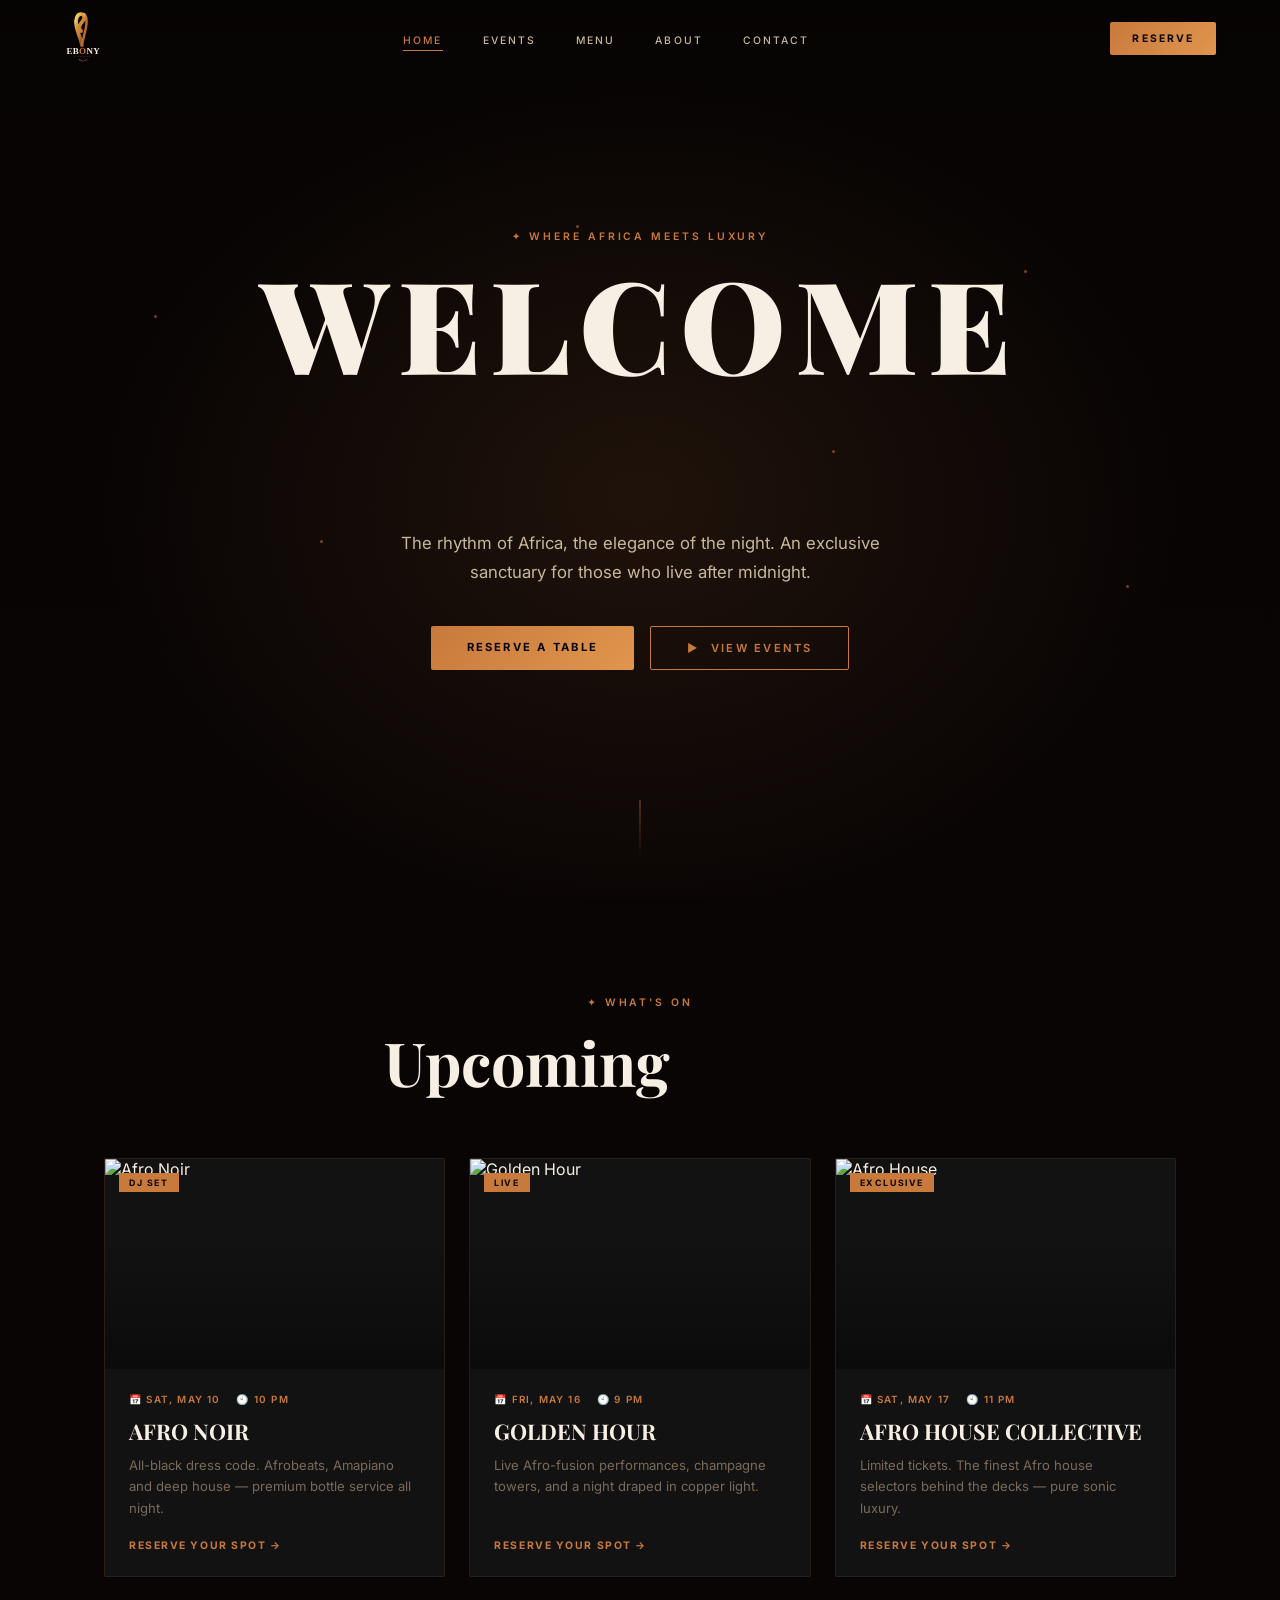
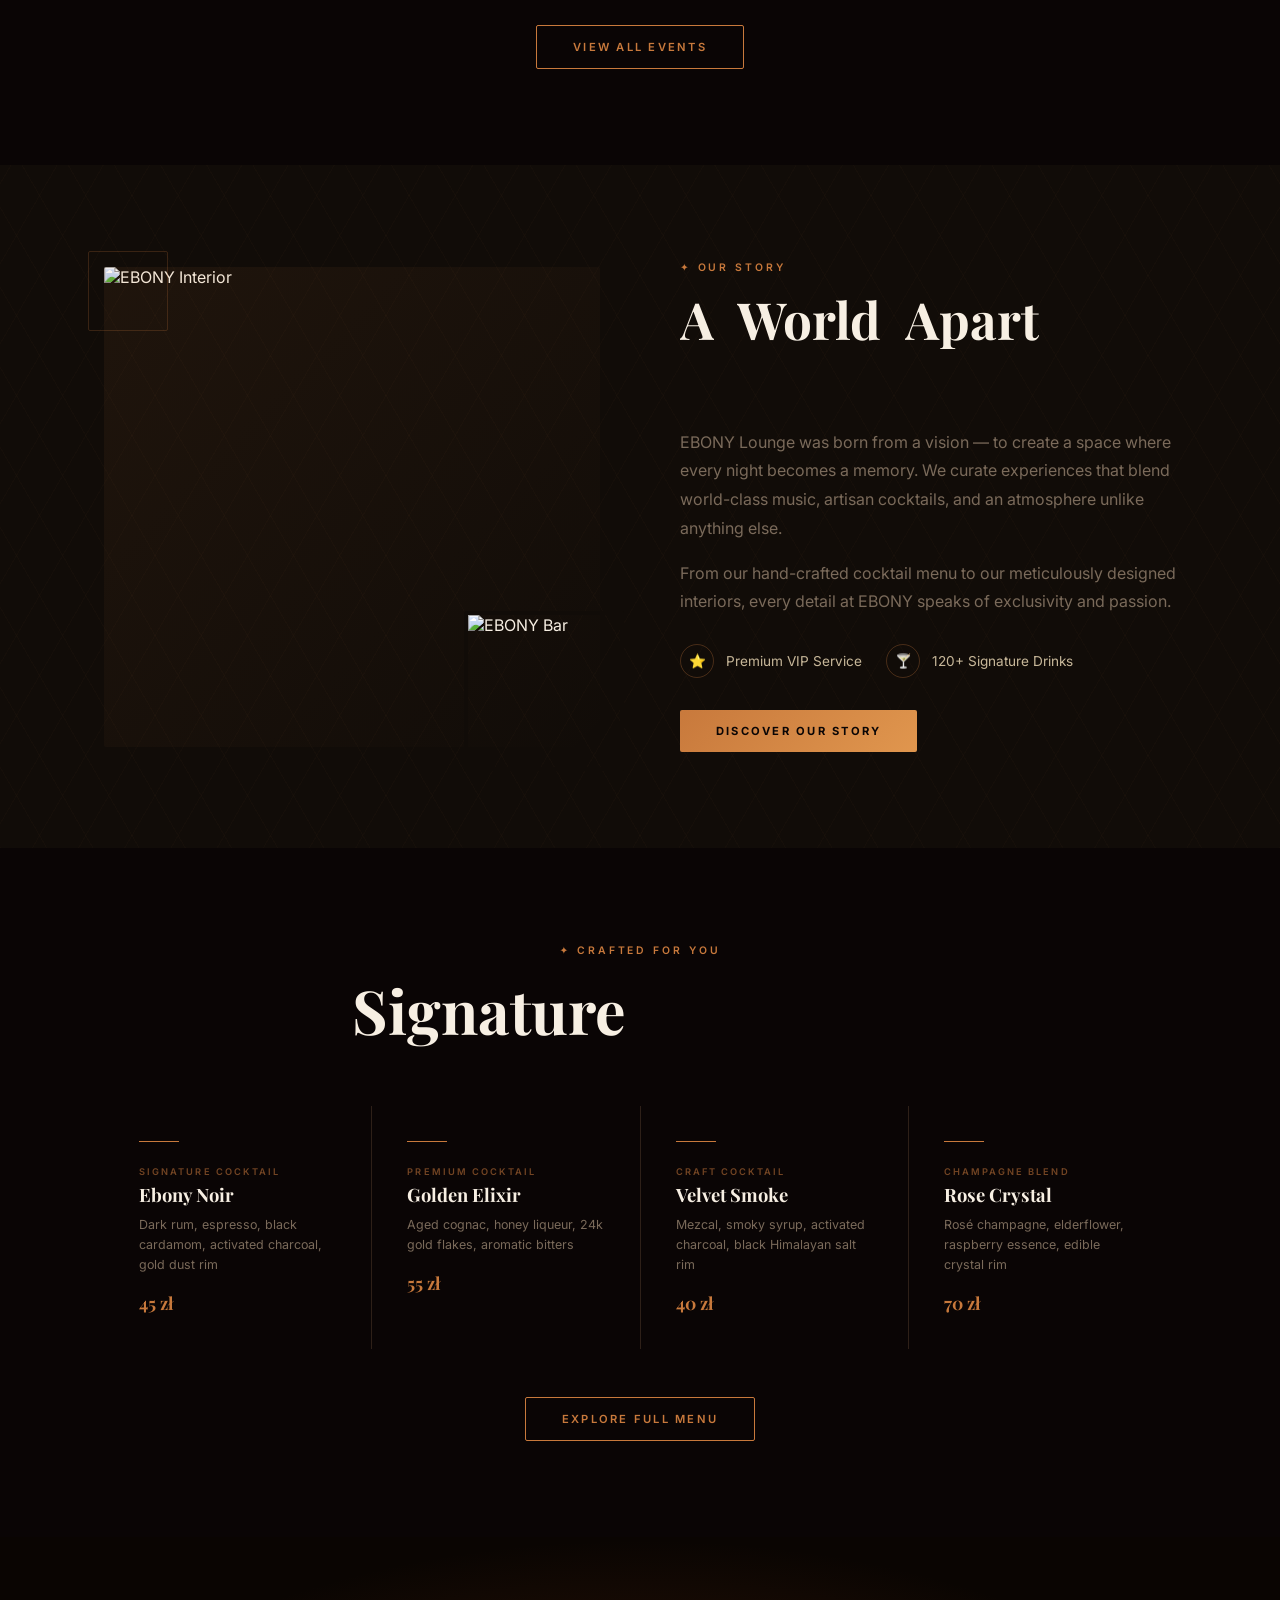
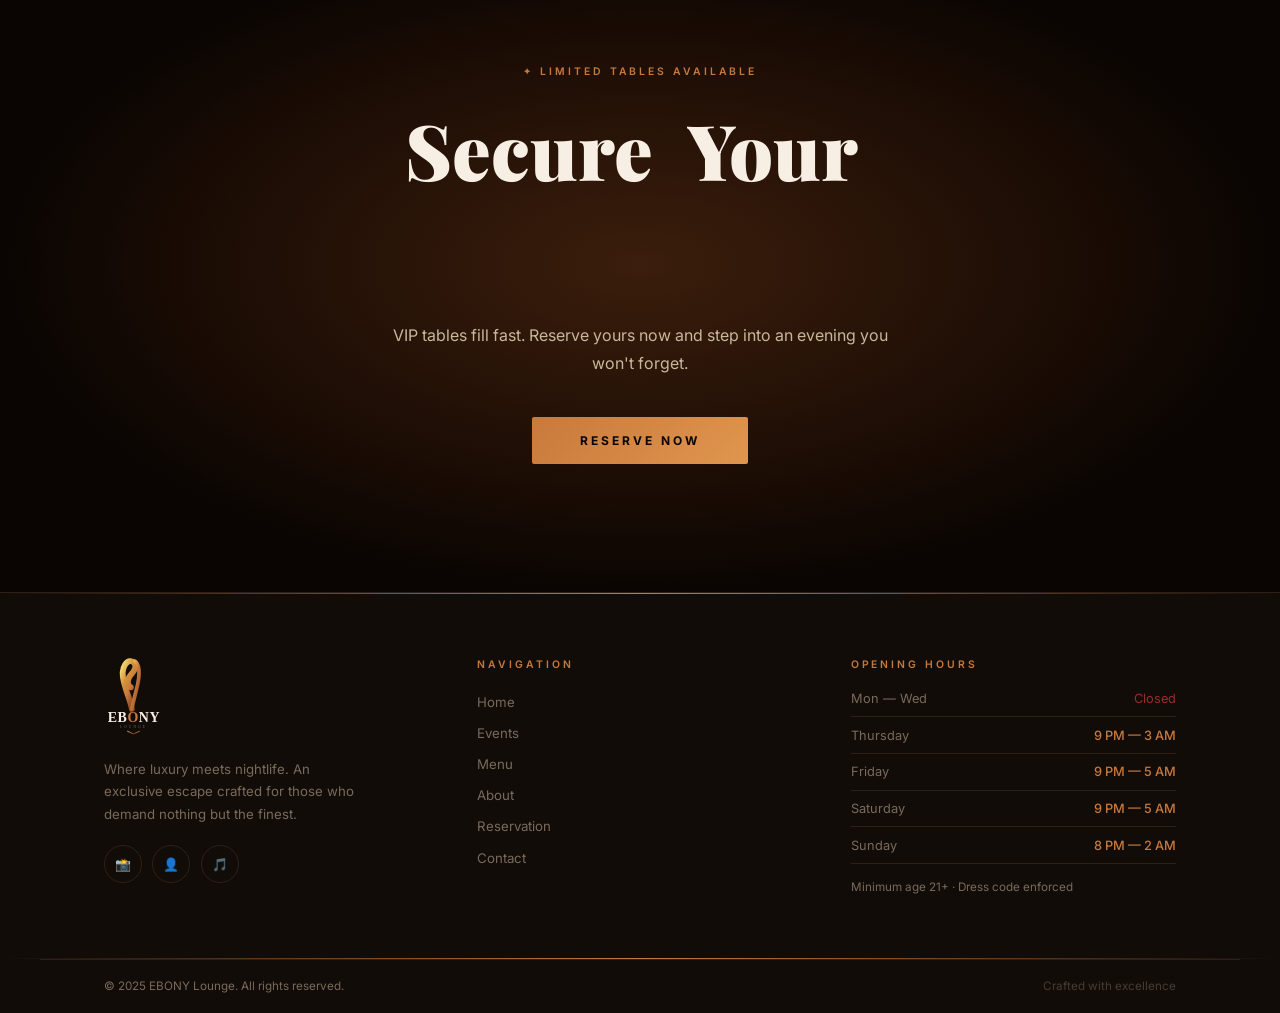
==== index.html @ 3c8be316 "Overhaul images, switch to PLN pricing, add text animations - Replace all site images with premium d" ====
﻿<!DOCTYPE html>
<html lang="en">
<head>
  <meta charset="UTF-8" />
  <meta name="viewport" content="width=device-width, initial-scale=1.0" />
  <title>EBONY Lounge — Luxury Nightclub Experience</title>
  <meta name="description" content="Experience the finest nightlife at EBONY Lounge. Premium cocktails, exclusive events, and unforgettable nights." />
  <link rel="stylesheet" href="css/style.css" />
</head>
<body>

<!-- ── NAVBAR ── -->
<nav id="navbar">
  <a href="index.html" class="nav-logo">
    <img src="img/logo-white.svg" alt="EBONY Lounge" class="logo-img" />
  </a>
  <ul class="nav-links">
    <li><a href="index.html">Home</a></li>
    <li><a href="events.html">Events</a></li>
    <li><a href="menu.html">Menu</a></li>
    <li><a href="about.html">About</a></li>
    <li><a href="contact.html">Contact</a></li>
  </ul>
  <div class="nav-cta-wrap">
    <a href="reservation.html" class="btn-gold nav-cta">Reserve</a>
  </div>
  <button class="nav-toggle" onclick="toggleMenu()" aria-label="Menu">
    <span></span><span></span><span></span>
  </button>
</nav>

<!-- Mobile Menu -->
<div class="mobile-menu" id="mobileMenu">
  <a href="index.html"       onclick="closeMenu()">Home</a>
  <a href="events.html"      onclick="closeMenu()">Events</a>
  <a href="menu.html"        onclick="closeMenu()">Menu</a>
  <a href="about.html"       onclick="closeMenu()">About</a>
  <a href="reservation.html" onclick="closeMenu()">Reserve</a>
  <a href="contact.html"     onclick="closeMenu()">Contact</a>
</div>

<!-- ── HERO ── -->
<section class="hero">
  <div class="hero-bg"></div>
  <div class="hero-overlay"></div>
  <div class="hero-glow"></div>

  <!-- Floating particles -->
  <div class="particles">
    <div class="particle" style="left:12%;top:35%;--dur:7s;--delay:0s"></div>
    <div class="particle" style="left:25%;top:60%;--dur:9s;--delay:1s"></div>
    <div class="particle" style="left:45%;top:25%;--dur:6s;--delay:0.5s"></div>
    <div class="particle" style="left:65%;top:50%;--dur:8s;--delay:1.5s"></div>
    <div class="particle" style="left:80%;top:30%;--dur:7.5s;--delay:0.3s"></div>
    <div class="particle" style="left:88%;top:65%;--dur:10s;--delay:2s"></div>
  </div>

  <div class="hero-content">
    <span class="section-label hero-label">✦ Where Africa Meets Luxury</span>
    <h1 class="hero-title">
      WELCOME<br><span class="shimmer">TO EBONY</span>
    </h1>
    <p class="hero-sub">The rhythm of Africa, the elegance of the night. An exclusive sanctuary for those who live after midnight.</p>
    <div class="hero-btns">
      <a href="reservation.html" class="btn-gold">Reserve a Table</a>
      <a href="events.html" class="btn-outline">▶ &nbsp;View Events</a>
    </div>
  </div>

  <div class="hero-scroll"><div class="scroll-line"></div></div>
</section>


<!-- ── UPCOMING EVENTS ── -->
<section class="section">
  <div class="container">
    <div class="reveal" style="text-align:center;margin-bottom:3.5rem;">
      <p class="section-label" style="margin-bottom:0.75rem;">✦ What's On</p>
      <h2 style="font-family:'Playfair Display',serif;font-size:clamp(2.2rem,5vw,3.8rem);font-weight:700;color:var(--text);">
        Upcoming <span class="gold-gradient">Events</span>
      </h2>
    </div>

    <div class="events-grid">
      <!-- Event 1 -->
      <div class="event-card card reveal">
        <div class="event-card-img">
          <img src="https://images.unsplash.com/photo-1493225457124-a3eb161ffa5f?w=700&q=80" alt="Afro Noir" loading="lazy" />
          <div class="event-img-overlay"></div>
          <span class="event-tag">DJ Set</span>
        </div>
        <div class="event-body">
          <div class="event-meta">
            <span>📅 SAT, MAY 10</span>
            <span>🕙 10 PM</span>
          </div>
          <h3 class="event-title">AFRO NOIR</h3>
          <p class="event-desc">All-black dress code. Afrobeats, Amapiano and deep house — premium bottle service all night.</p>
          <a href="reservation.html" class="arrow-link">Reserve Your Spot →</a>
        </div>
      </div>

      <!-- Event 2 -->
      <div class="event-card card reveal delay-1">
        <div class="event-card-img">
          <img src="https://images.unsplash.com/photo-1429514513361-8a632ff5f2fb?w=700&q=80" alt="Golden Hour" loading="lazy" />
          <div class="event-img-overlay"></div>
          <span class="event-tag">Live</span>
        </div>
        <div class="event-body">
          <div class="event-meta">
            <span>📅 FRI, MAY 16</span>
            <span>🕙 9 PM</span>
          </div>
          <h3 class="event-title">GOLDEN HOUR</h3>
          <p class="event-desc">Live Afro-fusion performances, champagne towers, and a night draped in copper light.</p>
          <a href="reservation.html" class="arrow-link">Reserve Your Spot →</a>
        </div>
      </div>

      <!-- Event 3 -->
      <div class="event-card card reveal delay-2">
        <div class="event-card-img">
          <img src="https://images.unsplash.com/photo-1547592180-85f173990554?w=700&q=80" alt="Afro House" loading="lazy" />
          <div class="event-img-overlay"></div>
          <span class="event-tag">Exclusive</span>
        </div>
        <div class="event-body">
          <div class="event-meta">
            <span>📅 SAT, MAY 17</span>
            <span>🕙 11 PM</span>
          </div>
          <h3 class="event-title">AFRO HOUSE COLLECTIVE</h3>
          <p class="event-desc">Limited tickets. The finest Afro house selectors behind the decks — pure sonic luxury.</p>
          <a href="reservation.html" class="arrow-link">Reserve Your Spot →</a>
        </div>
      </div>
    </div>

    <div class="reveal" style="text-align:center;margin-top:3rem;">
      <a href="events.html" class="btn-outline">View All Events</a>
    </div>
  </div>
</section>


<!-- ── ABOUT PREVIEW ── -->
<section class="section section-dark">
  <div class="container">
    <div class="about-split">
      <!-- Image col -->
      <div class="about-img-wrap reveal from-left">
        <div class="about-img-main">
          <img src="https://images.unsplash.com/photo-1551632811-561732d1e306?w=800&q=80" alt="EBONY Interior" loading="lazy" />
          <div class="about-img-overlay"></div>
        </div>
        <div class="about-img-thumb">
          <img src="https://images.unsplash.com/photo-1543007630-9710e4a00a20?w=400&q=80" alt="EBONY Bar" loading="lazy" />
        </div>
        <div class="about-corner"></div>
      </div>

      <!-- Text col -->
      <div class="reveal from-right">
        <p class="section-label" style="margin-bottom:1rem;">✦ Our Story</p>
        <h2 style="font-family:'Playfair Display',serif;font-size:clamp(2rem,4vw,3.2rem);font-weight:700;line-height:1.15;margin-bottom:1.25rem;">
          A World Apart<br><span class="gold-gradient">From the Ordinary</span>
        </h2>
        <p style="color:var(--muted);line-height:1.8;margin-bottom:1rem;">
          EBONY Lounge was born from a vision — to create a space where every night becomes a memory. We curate experiences that blend world-class music, artisan cocktails, and an atmosphere unlike anything else.
        </p>
        <p style="color:var(--muted);line-height:1.8;margin-bottom:1.75rem;">
          From our hand-crafted cocktail menu to our meticulously designed interiors, every detail at EBONY speaks of exclusivity and passion.
        </p>
        <div class="about-perks">
          <div class="perk-item">
            <span class="perk-icon text-gold">⭐</span> Premium VIP Service
          </div>
          <div class="perk-item">
            <span class="perk-icon text-gold">🍸</span> 120+ Signature Drinks
          </div>
        </div>
        <a href="about.html" class="btn-gold">Discover Our Story</a>
      </div>
    </div>
  </div>
</section>


<!-- ── FEATURED DRINKS ── -->
<section class="section">
  <div class="container">
    <div class="reveal" style="text-align:center;margin-bottom:3.5rem;">
      <p class="section-label" style="margin-bottom:0.75rem;">✦ Crafted for You</p>
      <h2 style="font-family:'Playfair Display',serif;font-size:clamp(2.2rem,5vw,3.8rem);font-weight:700;color:var(--text);">
        Signature <span class="gold-gradient">Cocktails</span>
      </h2>
    </div>

    <div class="menu-grid reveal">
      <div class="menu-item">
        <div class="menu-item-line"></div>
        <div class="menu-cat">Signature Cocktail</div>
        <div class="menu-name">Ebony Noir</div>
        <div class="menu-desc">Dark rum, espresso, black cardamom, activated charcoal, gold dust rim</div>
        <div class="menu-price">45 zł</div>
      </div>
      <div class="menu-item">
        <div class="menu-item-line"></div>
        <div class="menu-cat">Premium Cocktail</div>
        <div class="menu-name">Golden Elixir</div>
        <div class="menu-desc">Aged cognac, honey liqueur, 24k gold flakes, aromatic bitters</div>
        <div class="menu-price">55 zł</div>
      </div>
      <div class="menu-item">
        <div class="menu-item-line"></div>
        <div class="menu-cat">Craft Cocktail</div>
        <div class="menu-name">Velvet Smoke</div>
        <div class="menu-desc">Mezcal, smoky syrup, activated charcoal, black Himalayan salt rim</div>
        <div class="menu-price">40 zł</div>
      </div>
      <div class="menu-item">
        <div class="menu-item-line"></div>
        <div class="menu-cat">Champagne Blend</div>
        <div class="menu-name">Rose Crystal</div>
        <div class="menu-desc">Rosé champagne, elderflower, raspberry essence, edible crystal rim</div>
        <div class="menu-price">70 zł</div>
      </div>
    </div>

    <div class="reveal" style="text-align:center;margin-top:3rem;">
      <a href="menu.html" class="btn-outline">Explore Full Menu</a>
    </div>
  </div>
</section>

<!-- ── CTA BANNER ── -->
<div class="cta-banner">
  <div class="cta-bg"></div>
  <div class="cta-overlay"></div>
  <div class="cta-glow"></div>
  <div class="cta-content reveal">
    <p class="section-label" style="margin-bottom:1.25rem;">✦ Limited Tables Available</p>
    <h2 style="font-family:'Playfair Display',serif;font-size:clamp(2.5rem,6vw,5rem);font-weight:900;color:var(--text);margin-bottom:1.25rem;">
      Secure Your<br><span class="shimmer">Night at EBONY</span>
    </h2>
    <p style="color:var(--text-soft);max-width:500px;margin:0 auto 2.5rem;line-height:1.7;">
      VIP tables fill fast. Reserve yours now and step into an evening you won't forget.
    </p>
    <a href="reservation.html" class="btn-gold" style="font-size:0.75rem;padding:16px 48px;letter-spacing:0.25em;">
      Reserve Now
    </a>
  </div>
</div>

<!-- ── FOOTER ── -->
<footer>
  <div class="gold-line"></div>
  <div class="footer-grid">
    <div>
      <a href="index.html" class="nav-logo" style="display:inline-block;margin-bottom:1rem;">
        <img src="img/logo-white.svg" alt="EBONY Lounge" class="logo-img-footer" />
      </a>
      <p style="color:var(--muted);font-size:0.83rem;line-height:1.7;max-width:260px;">
        Where luxury meets nightlife. An exclusive escape crafted for those who demand nothing but the finest.
      </p>
      <div class="social-row">
        <a href="#" class="social-btn" aria-label="Instagram">📸</a>
        <a href="#" class="social-btn" aria-label="Facebook">👤</a>
        <a href="#" class="social-btn" aria-label="TikTok">🎵</a>
      </div>
    </div>
    <div>
      <p class="section-label" style="margin-bottom:1.25rem;">Navigation</p>
      <ul class="footer-nav">
        <li><a href="index.html">Home</a></li>
        <li><a href="events.html">Events</a></li>
        <li><a href="menu.html">Menu</a></li>
        <li><a href="about.html">About</a></li>
        <li><a href="reservation.html">Reservation</a></li>
        <li><a href="contact.html">Contact</a></li>
      </ul>
    </div>
    <div>
      <p class="section-label" style="margin-bottom:1.25rem;">Opening Hours</p>
      <ul class="hours-list">
        <li><span style="color:var(--muted);">Mon — Wed</span><span class="closed">Closed</span></li>
        <li><span style="color:var(--muted);">Thursday</span><span class="open-hours">9 PM — 3 AM</span></li>
        <li><span style="color:var(--muted);">Friday</span><span class="open-hours">9 PM — 5 AM</span></li>
        <li><span style="color:var(--muted);">Saturday</span><span class="open-hours">9 PM — 5 AM</span></li>
        <li><span style="color:var(--muted);">Sunday</span><span class="open-hours">8 PM — 2 AM</span></li>
      </ul>
      <p style="color:var(--muted);font-size:0.73rem;margin-top:1rem;">Minimum age 21+ · Dress code enforced</p>
    </div>
  </div>
  <div class="gold-line"></div>
  <div class="footer-bottom">
    <span>© 2025 EBONY Lounge. All rights reserved.</span>
    <span style="opacity:0.5;">Crafted with excellence</span>
  </div>
</footer>

<script src="js/script.js"></script>
</body>
</html>
---- css/style.css ----
@import url('https://fonts.googleapis.com/css2?family=Playfair+Display:ital,wght@0,400;0,600;0,700;0,800;0,900;1,400&family=Inter:wght@300;400;500;600;700&family=Cormorant+Garamond:ital,wght@0,600;0,700;1,400;1,600&display=swap');

:root {
  --gold: #C8793C;
  --gold-light: #E0964E;
  --gold-dark: #924E24;
  --gold-muted: rgba(200,121,60,0.12);
  --gold-glow: rgba(200,121,60,0.38);
  --black: #0A0505;
  --dark: #110C08;
  --card: #1A1008;
  --border: #2E2018;
  --muted: #7A6A5A;
  --text: #F7EFE3;
  --text-soft: #C8B89A;
  --radius: 2px;
  --transition: all 0.35s cubic-bezier(0.25,0.1,0.25,1);
}

*,*::before,*::after { box-sizing: border-box; margin: 0; padding: 0; }
html { scroll-behavior: smooth; }
body {
  background: var(--black);
  color: var(--text);
  font-family: 'Inter', system-ui, sans-serif;
  overflow-x: hidden;
  -webkit-font-smoothing: antialiased;
}

::-webkit-scrollbar { width: 5px; }
::-webkit-scrollbar-track { background: var(--dark); }
::-webkit-scrollbar-thumb { background: var(--gold); border-radius: 3px; }

/* ── TYPOGRAPHY ── */
.gold-gradient {
  background: linear-gradient(135deg, #C8793C 0%, #E0964E 50%, #924E24 100%);
  -webkit-background-clip: text;
  -webkit-text-fill-color: transparent;
  background-clip: text;
}
.shimmer {
  background: linear-gradient(90deg, #924E24 0%, #E0964E 25%, #C8793C 50%, #E0964E 75%, #924E24 100%);
  background-size: 200% auto;
  -webkit-background-clip: text;
  -webkit-text-fill-color: transparent;
  background-clip: text;
  animation: shimmer 3s linear infinite;
}
@keyframes shimmer {
  0% { background-position: 0% center; }
  100% { background-position: 200% center; }
}
.section-label {
  font-size: 0.65rem;
  letter-spacing: 0.28em;
  text-transform: uppercase;
  color: var(--gold);
  font-weight: 600;
}
.gold-line {
  height: 1px;
  background: linear-gradient(90deg, transparent, var(--gold), transparent);
}

/* ── BUTTONS ── */
.btn-gold {
  display: inline-block;
  background: linear-gradient(135deg, var(--gold), var(--gold-light));
  color: var(--black);
  font-weight: 700;
  font-size: 0.7rem;
  letter-spacing: 0.2em;
  text-transform: uppercase;
  padding: 14px 36px;
  border: none;
  border-radius: var(--radius);
  cursor: pointer;
  text-decoration: none;
  transition: var(--transition);
  position: relative;
}
.btn-gold:hover {
  box-shadow: 0 0 30px rgba(200,121,60,0.4);
  transform: translateY(-2px);
  filter: brightness(1.08);
}
.btn-gold:active { transform: translateY(0); }

.btn-outline {
  display: inline-block;
  border: 1px solid var(--gold);
  color: var(--gold);
  font-weight: 600;
  font-size: 0.7rem;
  letter-spacing: 0.2em;
  text-transform: uppercase;
  padding: 14px 36px;
  border-radius: var(--radius);
  cursor: pointer;
  text-decoration: none;
  background: transparent;
  transition: var(--transition);
}
.btn-outline:hover {
  background: var(--gold-muted);
  box-shadow: 0 0 20px rgba(200,121,60,0.12);
  transform: translateY(-2px);
}

/* ── LAYOUT ── */
.container { max-width: 1200px; margin: 0 auto; padding: 0 5%; }
.section { padding: 6rem 0; }
.section-dark {
  background: var(--dark);
  background-image:
    repeating-linear-gradient(60deg, rgba(200,121,60,0.025) 0, rgba(200,121,60,0.025) 1px, transparent 1px, transparent 40px),
    repeating-linear-gradient(-60deg, rgba(200,121,60,0.025) 0, rgba(200,121,60,0.025) 1px, transparent 1px, transparent 40px);
}


/* ── CARD ── */
.card {
  background: rgba(22,22,22,0.85);
  border: 1px solid rgba(200,121,60,0.12);
  transition: var(--transition);
}
.card:hover {
  border-color: rgba(200,121,60,0.35);
  box-shadow: 0 8px 40px rgba(0,0,0,0.5), 0 0 20px rgba(200,121,60,0.08);
}

/* ── NAVBAR ── */
#navbar {
  position: fixed;
  top: 0; left: 0; right: 0;
  z-index: 100;
  padding: 0 5%;
  height: 76px;
  display: flex;
  align-items: center;
  justify-content: space-between;
  transition: var(--transition);
}
#navbar.scrolled {
  background: rgba(10,10,10,0.96);
  backdrop-filter: blur(16px);
  border-bottom: 1px solid var(--border);
  box-shadow: 0 4px 30px rgba(0,0,0,0.6);
}
.nav-logo { text-decoration: none; display: flex; align-items: center; }
.logo-img {
  height: 52px;
  width: auto;
  display: block;
  transition: opacity 0.3s;
}
.logo-img:hover { opacity: 0.85; }
.logo-img-footer {
  height: 80px;
  width: auto;
  display: block;
}
.nav-links {
  display: flex;
  align-items: center;
  gap: 2.5rem;
  list-style: none;
}
.nav-links a {
  font-size: 0.65rem;
  letter-spacing: 0.2em;
  text-transform: uppercase;
  font-weight: 500;
  color: var(--text-soft);
  text-decoration: none;
  position: relative;
  transition: color 0.3s;
}
.nav-links a::after {
  content: '';
  position: absolute;
  bottom: -4px; left: 0;
  height: 1px; width: 0;
  background: var(--gold);
  transition: width 0.3s ease;
}
.nav-links a:hover, .nav-links a.active { color: var(--gold); }
.nav-links a:hover::after, .nav-links a.active::after { width: 100%; }
.nav-cta { padding: 10px 22px !important; font-size: 0.65rem !important; }

.nav-toggle {
  display: none;
  background: none;
  border: none;
  cursor: pointer;
  flex-direction: column;
  gap: 5px;
  padding: 4px;
}
.nav-toggle span {
  display: block;
  width: 24px; height: 1.5px;
  background: var(--gold);
  transition: var(--transition);
}
.nav-toggle.open span:nth-child(1) { transform: translateY(6.5px) rotate(45deg); }
.nav-toggle.open span:nth-child(2) { opacity: 0; }
.nav-toggle.open span:nth-child(3) { transform: translateY(-6.5px) rotate(-45deg); }

.mobile-menu {
  display: none;
  position: fixed;
  inset: 0;
  z-index: 99;
  background: rgba(10,10,10,0.98);
  backdrop-filter: blur(20px);
  flex-direction: column;
  align-items: center;
  justify-content: center;
  gap: 2rem;
}
.mobile-menu.open { display: flex; }
.mobile-menu a {
  font-family: 'Playfair Display', serif;
  font-size: 2.2rem;
  font-weight: 700;
  letter-spacing: 0.1em;
  text-transform: uppercase;
  color: var(--text);
  text-decoration: none;
  transition: color 0.3s;
  opacity: 0;
  transform: translateY(20px);
  animation: menuItemIn 0.4s forwards;
}
.mobile-menu.open a { }
.mobile-menu a:nth-child(1) { animation-delay: 0.05s; }
.mobile-menu a:nth-child(2) { animation-delay: 0.1s; }
.mobile-menu a:nth-child(3) { animation-delay: 0.15s; }
.mobile-menu a:nth-child(4) { animation-delay: 0.2s; }
.mobile-menu a:nth-child(5) { animation-delay: 0.25s; }
.mobile-menu a:nth-child(6) { animation-delay: 0.3s; }
.mobile-menu a:hover { color: var(--gold); }
@keyframes menuItemIn {
  to { opacity: 1; transform: translateY(0); }
}

/* ── FOOTER ── */
footer { background: var(--dark); border-top: 1px solid var(--border); }
.footer-grid {
  display: grid;
  grid-template-columns: repeat(3, 1fr);
  gap: 3rem;
  padding: 4rem 5%;
  max-width: 1200px;
  margin: 0 auto;
}
.footer-bottom {
  max-width: 1200px;
  margin: 0 auto;
  padding: 1.2rem 5%;
  display: flex;
  justify-content: space-between;
  align-items: center;
  gap: 1rem;
  font-size: 0.73rem;
  color: var(--muted);
  border-top: 1px solid var(--border);
}
.social-row { display: flex; gap: 0.65rem; margin-top: 1.25rem; }
.social-btn {
  width: 38px; height: 38px;
  border-radius: 50%;
  border: 1px solid var(--border);
  display: flex; align-items: center; justify-content: center;
  color: var(--muted);
  text-decoration: none;
  font-size: 0.8rem;
  transition: var(--transition);
}
.social-btn:hover { border-color: var(--gold); color: var(--gold); }
.footer-nav { list-style: none; }
.footer-nav li { margin-bottom: 0.7rem; }
.footer-nav a { color: var(--muted); font-size: 0.83rem; text-decoration: none; transition: color 0.3s; }
.footer-nav a:hover { color: var(--gold); }
.hours-list { list-style: none; }
.hours-list li {
  display: flex; justify-content: space-between;
  font-size: 0.8rem;
  padding-bottom: 0.65rem;
  border-bottom: 1px solid var(--border);
  margin-bottom: 0.65rem;
  gap: 1rem;
}
.closed { color: rgba(239,68,68,0.6); }
.open-hours { color: var(--gold); font-weight: 500; }

/* ── REVEAL ANIMATIONS ── */
.reveal {
  opacity: 0;
  transform: translateY(36px);
  transition: opacity 0.75s cubic-bezier(0.25,0.1,0.25,1), transform 0.75s cubic-bezier(0.25,0.1,0.25,1);
}
.reveal.from-left { transform: translateX(-36px); }
.reveal.from-right { transform: translateX(36px); }
.reveal.delay-1 { transition-delay: 0.1s; }
.reveal.delay-2 { transition-delay: 0.2s; }
.reveal.delay-3 { transition-delay: 0.3s; }
.reveal.delay-4 { transition-delay: 0.4s; }
.reveal.visible { opacity: 1; transform: none; }

/* ── HERO ── */
.hero {
  position: relative;
  height: 100vh;
  min-height: 680px;
  display: flex;
  align-items: center;
  justify-content: center;
  overflow: hidden;
  text-align: center;
}
.hero-bg {
  position: absolute; inset: 0;
  background-image: url('https://images.unsplash.com/photo-1560840067-ddcaeb7831d2?w=1920&q=90');
  background-size: cover;
  background-position: center top;
  transition: transform 8s ease-out;
  transform: scale(1.06);
}
.hero-bg.loaded { transform: scale(1); }
.hero-overlay {
  position: absolute; inset: 0;
  background: linear-gradient(180deg, rgba(5,3,2,0.72) 0%, rgba(5,3,2,0.38) 50%, var(--black) 100%);
}
.hero-glow {
  position: absolute; inset: 0;
  background: radial-gradient(ellipse at 50% 55%, rgba(200,121,60,0.12) 0%, transparent 60%);
}
.hero-content { position: relative; z-index: 2; padding: 0 5%; max-width: 1000px; }
.hero-label {
  animation: fadeUp 0.7s ease both 0.2s;
  display: block; margin-bottom: 1.2rem;
}
.hero-title {
  font-family: 'Playfair Display', serif;
  font-size: clamp(3.5rem, 10vw, 8.5rem);
  font-weight: 900;
  letter-spacing: 0.07em;
  line-height: 0.95;
  color: var(--text);
  animation: fadeUp 0.8s ease both 0.4s;
  margin-bottom: 1.5rem;
}
.hero-sub {
  color: var(--text-soft);
  font-size: 1.05rem;
  max-width: 480px;
  margin: 0 auto 2.5rem;
  line-height: 1.7;
  animation: fadeUp 0.7s ease both 0.6s;
}
.hero-btns {
  display: flex;
  gap: 1rem;
  justify-content: center;
  flex-wrap: wrap;
  animation: fadeUp 0.7s ease both 0.75s;
}
.hero-scroll {
  position: absolute;
  bottom: 2.5rem; left: 50%;
  transform: translateX(-50%);
  z-index: 2;
}
.scroll-line {
  width: 1px; height: 60px;
  background: linear-gradient(180deg, rgba(200,121,60,0.7), transparent);
  margin: 0 auto;
  animation: scrollPulse 2s ease-in-out infinite;
}
@keyframes scrollPulse {
  0%,100% { opacity: 0.5; }
  50% { opacity: 1; }
}
.particles { position: absolute; inset: 0; z-index: 1; pointer-events: none; }
.particle {
  position: absolute;
  width: 3px; height: 3px;
  border-radius: 50%;
  background: rgba(200,121,60,0.55);
  animation: particleFloat var(--dur, 7s) ease-in-out infinite;
  animation-delay: var(--delay, 0s);
}
@keyframes particleFloat {
  0%,100% { transform: translateY(0) scale(1); opacity: 0.25; }
  50% { transform: translateY(-28px) scale(1.4); opacity: 0.85; }
}
@keyframes fadeUp {
  from { opacity: 0; transform: translateY(28px); }
  to   { opacity: 1; transform: translateY(0); }
}

/* ── TEXT ANIMATIONS ── */
/* Hero char-by-char */
.hero-title .char {
  display: inline-block;
  opacity: 0;
  transform: translateY(40px) rotateX(40deg);
  animation: charIn 0.55s cubic-bezier(0.22,1,0.36,1) both;
  transform-origin: 50% 100%;
}
@keyframes charIn {
  from { opacity: 0; transform: translateY(40px) rotateX(40deg); }
  to   { opacity: 1; transform: translateY(0) rotateX(0); }
}

/* Word-split reveal for section headings */
.split-words { overflow: hidden; }
.split-words .word {
  display: inline-block;
  overflow: hidden;
  vertical-align: bottom;
  margin-right: 0.22em;
}
.split-words .word-inner {
  display: inline-block;
  transform: translateY(110%);
  transition: transform 0.72s cubic-bezier(0.22,1,0.36,1);
}
.split-words .word-inner.reveal-word {
  transform: translateY(0);
}

/* Page title animate-in */
.page-title {
  opacity: 0;
  transform: translateY(20px);
  animation: fadeUp 0.9s cubic-bezier(0.22,1,0.36,1) both 0.5s;
}

/* ── STATS BAR ── */
.stats-bar { background: var(--dark); border-top: 1px solid var(--border); border-bottom: 1px solid var(--border); }
.stats-grid {
  display: grid;
  grid-template-columns: repeat(4, 1fr);
  max-width: 1200px;
  margin: 0 auto;
  padding: 2.5rem 5%;
  gap: 1rem;
}
.stat-item { text-align: center; }
.stat-value {
  font-family: 'Playfair Display', serif;
  font-size: 2.5rem;
  font-weight: 700;
  line-height: 1;
  margin-bottom: 0.3rem;
}
.stat-label { font-size: 0.6rem; letter-spacing: 0.22em; text-transform: uppercase; color: var(--muted); }

/* ── EVENTS ── */
.events-grid { display: grid; grid-template-columns: repeat(3, 1fr); gap: 1.5rem; }
.event-card { border-radius: var(--radius); overflow: hidden; display: flex; flex-direction: column; }
.event-card-img { position: relative; height: 210px; overflow: hidden; flex-shrink: 0; }
.event-card-img img { width: 100%; height: 100%; object-fit: cover; transition: transform 0.7s ease; }
.event-card:hover .event-card-img img { transform: scale(1.1); }
.event-img-overlay {
  position: absolute; inset: 0;
  background: linear-gradient(to top, rgba(10,10,10,0.85) 0%, transparent 60%);
}
.event-tag {
  position: absolute;
  top: 14px; left: 14px;
  font-size: 0.55rem; font-weight: 700;
  letter-spacing: 0.18em; text-transform: uppercase;
  background: var(--gold); color: var(--black);
  padding: 4px 10px;
}
.event-featured-tag {
  position: absolute;
  top: 14px; right: 14px;
  font-size: 0.52rem; font-weight: 700;
  letter-spacing: 0.15em; text-transform: uppercase;
  background: rgba(224,150,78,0.9); color: var(--black);
  padding: 4px 10px;
}
.event-body { padding: 1.5rem; flex: 1; display: flex; flex-direction: column; }
.event-meta {
  display: flex; gap: 1rem;
  font-size: 0.62rem; color: var(--gold);
  font-weight: 600; letter-spacing: 0.12em;
  margin-bottom: 0.75rem;
}
.event-title {
  font-family: 'Playfair Display', serif;
  font-size: 1.35rem; font-weight: 700;
  color: var(--text); margin-bottom: 0.6rem;
  transition: color 0.3s;
}
.event-card:hover .event-title { color: var(--gold); }
.event-desc { font-size: 0.82rem; color: var(--muted); line-height: 1.65; flex: 1; margin-bottom: 1.2rem; }
.event-footer {
  display: flex; align-items: center;
  justify-content: space-between;
  padding-top: 1rem;
  border-top: 1px solid var(--border);
}
.event-price { font-family: 'Playfair Display', serif; font-size: 1.1rem; font-weight: 700; color: var(--gold); }
.arrow-link {
  font-size: 0.65rem; letter-spacing: 0.15em;
  text-transform: uppercase; font-weight: 700;
  color: var(--gold); text-decoration: none;
  display: inline-flex; align-items: center; gap: 0.4rem;
  transition: gap 0.3s;
}
.arrow-link:hover { gap: 0.8rem; }

/* ── ABOUT SPLIT ── */
.about-split { display: grid; grid-template-columns: 1fr 1fr; gap: 5rem; align-items: center; }
.about-img-wrap { position: relative; }
.about-img-main { position: relative; height: 480px; overflow: hidden; border-radius: var(--radius); }
.about-img-main img { width: 100%; height: 100%; object-fit: cover; }
.about-img-overlay { position: absolute; inset: 0; background: linear-gradient(135deg, rgba(200,121,60,0.08), transparent); }
.about-img-thumb {
  position: absolute; bottom: -24px; right: -24px;
  width: 160px; height: 160px;
  border-radius: var(--radius); overflow: hidden;
  border: 4px solid var(--dark);
}
.about-img-thumb img { width: 100%; height: 100%; object-fit: cover; }
.about-corner {
  position: absolute; top: -16px; left: -16px;
  width: 80px; height: 80px;
  border: 1px solid rgba(200,121,60,0.22);
  border-radius: var(--radius);
}
.about-perks { display: flex; gap: 1.5rem; flex-wrap: wrap; margin: 1.5rem 0 2rem; }
.perk-item {
  display: flex; align-items: center;
  gap: 0.75rem; font-size: 0.85rem; color: var(--text-soft);
}
.perk-icon {
  width: 34px; height: 34px; border-radius: 50%;
  border: 1px solid rgba(200,121,60,0.3);
  display: flex; align-items: center; justify-content: center;
}

/* ── MENU PREVIEW ── */
.menu-grid { display: grid; grid-template-columns: repeat(4, 1fr); gap: 1px; background: var(--border); }
.menu-item { background: var(--black); padding: 2.2rem; transition: background 0.3s; }
.menu-item:hover { background: var(--card); }
.menu-item-line { width: 2.5rem; height: 1px; background: var(--gold); margin-bottom: 1.5rem; transition: width 0.5s; }
.menu-item:hover .menu-item-line { width: 4rem; }
.menu-cat { font-size: 0.58rem; letter-spacing: 0.22em; text-transform: uppercase; color: rgba(200,121,60,0.55); font-weight: 600; margin-bottom: 0.3rem; }
.menu-name { font-family: 'Playfair Display', serif; font-size: 1.15rem; font-weight: 700; color: var(--text); margin-bottom: 0.5rem; transition: color 0.3s; }
.menu-item:hover .menu-name { color: var(--gold); }
.menu-desc { font-size: 0.78rem; color: var(--muted); line-height: 1.6; margin-bottom: 1rem; }
.menu-price { font-family: 'Playfair Display', serif; font-size: 1.1rem; font-weight: 700; color: var(--gold); }

/* ── FULL MENU CARDS ── */
.menu-cards-grid { display: grid; grid-template-columns: repeat(3, 1fr); gap: 1.25rem; }
.menu-card { border-radius: var(--radius); overflow: hidden; display: flex; flex-direction: column; }
.menu-card-img { position: relative; height: 180px; overflow: hidden; flex-shrink: 0; }
.menu-card-img img { width: 100%; height: 100%; object-fit: cover; transition: transform 0.7s ease; }
.menu-card:hover .menu-card-img img { transform: scale(1.1) brightness(1.1); }
.menu-card-img-overlay { position: absolute; inset: 0; background: linear-gradient(to top, rgba(10,10,10,0.75) 0%, transparent 60%); }
.menu-card-body { padding: 1.25rem; flex: 1; display: flex; flex-direction: column; }
.menu-tags { display: flex; flex-wrap: wrap; gap: 0.4rem; margin-bottom: 0.6rem; }
.menu-tag {
  font-size: 0.52rem; font-weight: 700; letter-spacing: 0.12em;
  text-transform: uppercase; color: rgba(200,121,60,0.7);
  border: 1px solid rgba(200,121,60,0.2); padding: 2px 8px;
}
.menu-card-name {
  font-family: 'Playfair Display', serif;
  font-size: 1.1rem; font-weight: 700; color: var(--text);
  margin-bottom: 0.4rem; transition: color 0.3s;
}
.menu-card:hover .menu-card-name { color: var(--gold); }
.menu-card-desc { font-size: 0.76rem; color: var(--muted); line-height: 1.6; flex: 1; margin-bottom: 0.8rem; }
.menu-card-footer {
  display: flex; align-items: center; justify-content: space-between;
  padding-top: 0.75rem; border-top: 1px solid var(--border);
}
.menu-card-price { font-family: 'Playfair Display', serif; font-size: 1.05rem; font-weight: 700; color: var(--gold); }
.menu-card-cat { font-size: 0.6rem; letter-spacing: 0.1em; text-transform: uppercase; color: var(--muted); }

/* ── CTA BANNER ── */
.cta-banner { position: relative; padding: 8rem 5%; text-align: center; overflow: hidden; }
.cta-bg { position: absolute; inset: 0; background-image: url('https://images.unsplash.com/photo-1493225457124-a3eb161ffa5f?w=1920&q=80'); background-size: cover; background-position: center; }
.cta-overlay { position: absolute; inset: 0; background: rgba(10,5,2,0.82); }
.cta-glow { position: absolute; inset: 0; background: radial-gradient(ellipse at 50% 50%, rgba(200,100,40,0.26) 0%, rgba(140,60,20,0.12) 50%, transparent 70%); }
.cta-content { position: relative; z-index: 2; max-width: 700px; margin: 0 auto; }

/* ── PAGE HERO ── */
.page-hero {
  position: relative;
  padding: 10rem 5% 5rem;
  display: flex; align-items: center; justify-content: center;
  text-align: center; overflow: hidden; min-height: 360px;
}
.page-hero-bg { position: absolute; inset: 0; background-size: cover; background-position: center; }
.page-hero-overlay { position: absolute; inset: 0; background: rgba(5,3,2,0.80); }
.page-hero-glow { position: absolute; inset: 0; background: radial-gradient(ellipse at 50% 60%, rgba(200,121,60,0.10) 0%, transparent 60%); }
.page-hero-content { position: relative; z-index: 2; }
.page-title {
  font-family: 'Playfair Display', serif;
  font-size: clamp(3rem, 8vw, 6.5rem);
  font-weight: 900; color: var(--text);
  letter-spacing: 0.05em; line-height: 1;
  margin-top: 0.75rem;
}

/* ── FILTER BAR ── */
.filter-bar {
  position: sticky; top: 76px; z-index: 40;
  background: var(--dark); border-bottom: 1px solid var(--border);
  padding: 1rem 5%;
  display: flex; gap: 0.5rem; overflow-x: auto;
}
.filter-btn {
  padding: 8px 20px; font-size: 0.62rem;
  letter-spacing: 0.16em; text-transform: uppercase; font-weight: 600;
  background: none; border: 1px solid var(--border);
  color: var(--muted); cursor: pointer;
  border-radius: var(--radius); white-space: nowrap;
  transition: var(--transition);
}
.filter-btn:hover { border-color: var(--gold); color: var(--gold); }
.filter-btn.active { background: var(--gold); border-color: var(--gold); color: var(--black); }

/* ── FORMS ── */
.form-group { margin-bottom: 1.25rem; }
.form-label {
  display: block; font-size: 0.6rem; letter-spacing: 0.22em;
  text-transform: uppercase; color: var(--muted);
  font-weight: 600; margin-bottom: 0.5rem;
}
.form-input, .form-select, .form-textarea {
  width: 100%;
  background: rgba(22,22,22,0.9);
  border: 1px solid var(--border);
  color: var(--text); padding: 13px 16px;
  font-size: 0.9rem; font-family: 'Inter', sans-serif;
  border-radius: var(--radius);
  transition: border-color 0.3s, box-shadow 0.3s;
  -webkit-appearance: none; appearance: none;
}
.form-input:focus, .form-select:focus, .form-textarea:focus {
  outline: none; border-color: var(--gold);
  box-shadow: 0 0 0 3px rgba(200,121,60,0.1);
}
.form-input::placeholder, .form-textarea::placeholder { color: var(--muted); }
.form-input.error, .form-select.error, .form-textarea.error { border-color: rgba(239,68,68,0.5); }
.form-error { font-size: 0.72rem; color: rgba(239,68,68,0.8); margin-top: 4px; display: none; }
.form-error.show { display: block; }
.form-textarea { resize: none; }
.form-grid-2 { display: grid; grid-template-columns: 1fr 1fr; gap: 1rem; }

/* ── STEP INDICATOR ── */
.steps { display: flex; align-items: center; justify-content: center; gap: 0.75rem; margin-bottom: 3rem; flex-wrap: wrap; }
.step-dot {
  width: 36px; height: 36px; border-radius: 50%;
  border: 1px solid var(--border);
  display: flex; align-items: center; justify-content: center;
  font-size: 0.72rem; font-weight: 700; color: var(--muted);
  transition: var(--transition);
}
.step-dot.active { background: var(--gold); border-color: var(--gold); color: var(--black); }
.step-dot.done { background: rgba(200,121,60,0.18); border-color: var(--gold); color: var(--gold); }
.step-label { font-size: 0.6rem; letter-spacing: 0.15em; text-transform: uppercase; color: var(--muted); transition: color 0.3s; }
.step-label.active { color: var(--gold); }
.step-connector { width: 50px; height: 1px; background: var(--border); transition: background 0.4s; }
.step-connector.done { background: var(--gold); }

/* ── TABLE TYPE CARDS ── */
.table-cards { display: grid; grid-template-columns: repeat(3,1fr); gap: 1rem; }
.table-card {
  border: 1px solid var(--border);
  border-radius: var(--radius); padding: 1.5rem;
  cursor: pointer; position: relative;
  transition: var(--transition); background: none;
  text-align: left;
}
.table-card:hover { border-color: rgba(200,121,60,0.4); }
.table-card.selected { border: 2px solid var(--gold); background: rgba(200,121,60,0.04); box-shadow: 0 0 20px rgba(200,121,60,0.12); }
.table-popular {
  position: absolute; top: -11px; left: 50%; transform: translateX(-50%);
  background: var(--gold); color: var(--black);
  font-size: 0.5rem; font-weight: 700;
  letter-spacing: 0.18em; text-transform: uppercase;
  padding: 3px 12px; white-space: nowrap;
}
.table-perk {
  font-size: 0.68rem; color: var(--muted);
  display: flex; align-items: center; gap: 6px; margin-top: 5px;
}
.table-perk::before {
  content: ''; display: inline-block;
  width: 4px; height: 4px; border-radius: 50%;
  background: rgba(200,121,60,0.5); flex-shrink: 0;
}
.table-check { float: right; color: var(--gold); font-size: 0.7rem; display: none; }
.table-card.selected .table-check { display: inline; }

/* ── TIME SLOTS ── */
.time-grid { display: grid; grid-template-columns: repeat(4,1fr); gap: 0.5rem; }
.time-slot {
  padding: 10px 6px; font-size: 0.65rem; font-weight: 600;
  text-align: center; border: 1px solid var(--border);
  border-radius: var(--radius); cursor: pointer;
  background: none; color: var(--muted);
  transition: var(--transition);
}
.time-slot:hover { border-color: var(--gold); color: var(--gold); }
.time-slot.selected { background: var(--gold); border-color: var(--gold); color: var(--black); }

/* ── REVIEW TABLE ── */
.review-table { width: 100%; border-collapse: collapse; font-size: 0.85rem; }
.review-table td { padding: 0.8rem 0; border-bottom: 1px solid var(--border); }
.review-table td:first-child { color: var(--muted); }
.review-table td:last-child { color: var(--text); font-weight: 500; text-align: right; }

/* ── SUCCESS BOX ── */
.success-box { text-align: center; padding: 4rem 2rem; }
.success-check {
  width: 72px; height: 72px; border-radius: 50%;
  border: 1px solid var(--gold); background: rgba(200,121,60,0.08);
  display: flex; align-items: center; justify-content: center;
  font-size: 1.8rem; margin: 0 auto 1.5rem;
  animation: scaleIn 0.5s cubic-bezier(0.34,1.56,0.64,1) both;
}
@keyframes scaleIn { from { transform: scale(0); } to { transform: scale(1); } }

/* ── GALLERY ── */
.gallery-grid { display: grid; grid-template-columns: repeat(4,1fr); grid-auto-rows: 160px; gap: 0.75rem; }
.gallery-item { overflow: hidden; border-radius: var(--radius); }
.gallery-item.tall { grid-row: span 2; }
.gallery-item img { width: 100%; height: 100%; object-fit: cover; transition: transform 0.7s ease; display: block; }
.gallery-item:hover img { transform: scale(1.1); }

/* ── TEAM ── */
.team-grid { display: grid; grid-template-columns: repeat(4,1fr); gap: 1.5rem; }
.team-member { text-align: center; }
.team-img { position: relative; height: 220px; border-radius: var(--radius); overflow: hidden; margin-bottom: 0.85rem; }
.team-img img { width: 100%; height: 100%; object-fit: cover; transition: transform 0.7s; }
.team-member:hover .team-img img { transform: scale(1.08); }
.team-img-overlay { position: absolute; inset: 0; background: linear-gradient(to top, rgba(10,10,10,0.65) 0%, transparent 50%); }
.team-name { font-family: 'Playfair Display', serif; font-size: 1.05rem; font-weight: 700; color: var(--text); transition: color 0.3s; }
.team-member:hover .team-name { color: var(--gold); }
.team-role { font-size: 0.62rem; letter-spacing: 0.14em; text-transform: uppercase; color: var(--muted); margin-top: 4px; }

/* ── VALUES ── */
.values-grid { display: grid; grid-template-columns: repeat(4,1fr); gap: 1.5rem; }
.value-card { text-align: center; padding: 2.5rem 1.5rem; border-radius: var(--radius); }
.value-icon {
  width: 56px; height: 56px; border-radius: 50%;
  border: 1px solid rgba(200,121,60,0.28);
  display: flex; align-items: center; justify-content: center;
  margin: 0 auto 1.2rem; font-size: 1.3rem;
  transition: var(--transition);
}
.value-card:hover .value-icon { background: rgba(200,121,60,0.1); border-color: rgba(200,121,60,0.6); }

/* ── CONTACT ── */
.contact-split { display: grid; grid-template-columns: 2fr 3fr; gap: 4rem; align-items: start; }
.contact-item { display: flex; align-items: flex-start; gap: 1.25rem; margin-bottom: 2rem; }
.contact-icon {
  width: 42px; height: 42px; border-radius: 50%;
  border: 1px solid rgba(200,121,60,0.3);
  display: flex; align-items: center; justify-content: center;
  font-size: 0.9rem; flex-shrink: 0; color: var(--gold);
}
.map-placeholder {
  height: 280px; background: var(--dark);
  border-top: 1px solid var(--border);
  display: flex; flex-direction: column;
  align-items: center; justify-content: center; gap: 0.6rem;
}

/* ── HIDDEN UTIL ── */
.hidden { display: none !important; }

/* ── RESPONSIVE ── */
@media (max-width: 1024px) {
  .events-grid { grid-template-columns: repeat(2,1fr); }
  .menu-grid { grid-template-columns: repeat(2,1fr); }
  .menu-cards-grid { grid-template-columns: repeat(2,1fr); }
  .gallery-grid { grid-template-columns: repeat(3,1fr); }
  .team-grid, .values-grid { grid-template-columns: repeat(2,1fr); }
  .table-cards { grid-template-columns: 1fr; }
  .contact-split { grid-template-columns: 1fr; gap: 2.5rem; }
  .footer-grid { grid-template-columns: 1fr 1fr; }
  .about-split { grid-template-columns: 1fr; }
  .about-img-wrap { display: none; }
}
@media (max-width: 768px) {
  .nav-links, .nav-cta-wrap { display: none; }
  .nav-toggle { display: flex; }
  .events-grid { grid-template-columns: 1fr; }
  .stats-grid { grid-template-columns: repeat(2,1fr); }
  .menu-grid { grid-template-columns: 1fr; gap: 0; }
  .menu-cards-grid { grid-template-columns: 1fr; }
  .gallery-grid { grid-template-columns: repeat(2,1fr); }
  .form-grid-2 { grid-template-columns: 1fr; }
  .time-grid { grid-template-columns: repeat(3,1fr); }
  .footer-grid { grid-template-columns: 1fr; }
  .footer-bottom { flex-direction: column; text-align: center; }
  .team-grid { grid-template-columns: repeat(2,1fr); }
  .values-grid { grid-template-columns: repeat(2,1fr); }
  .hero-btns { flex-direction: column; align-items: center; }
}
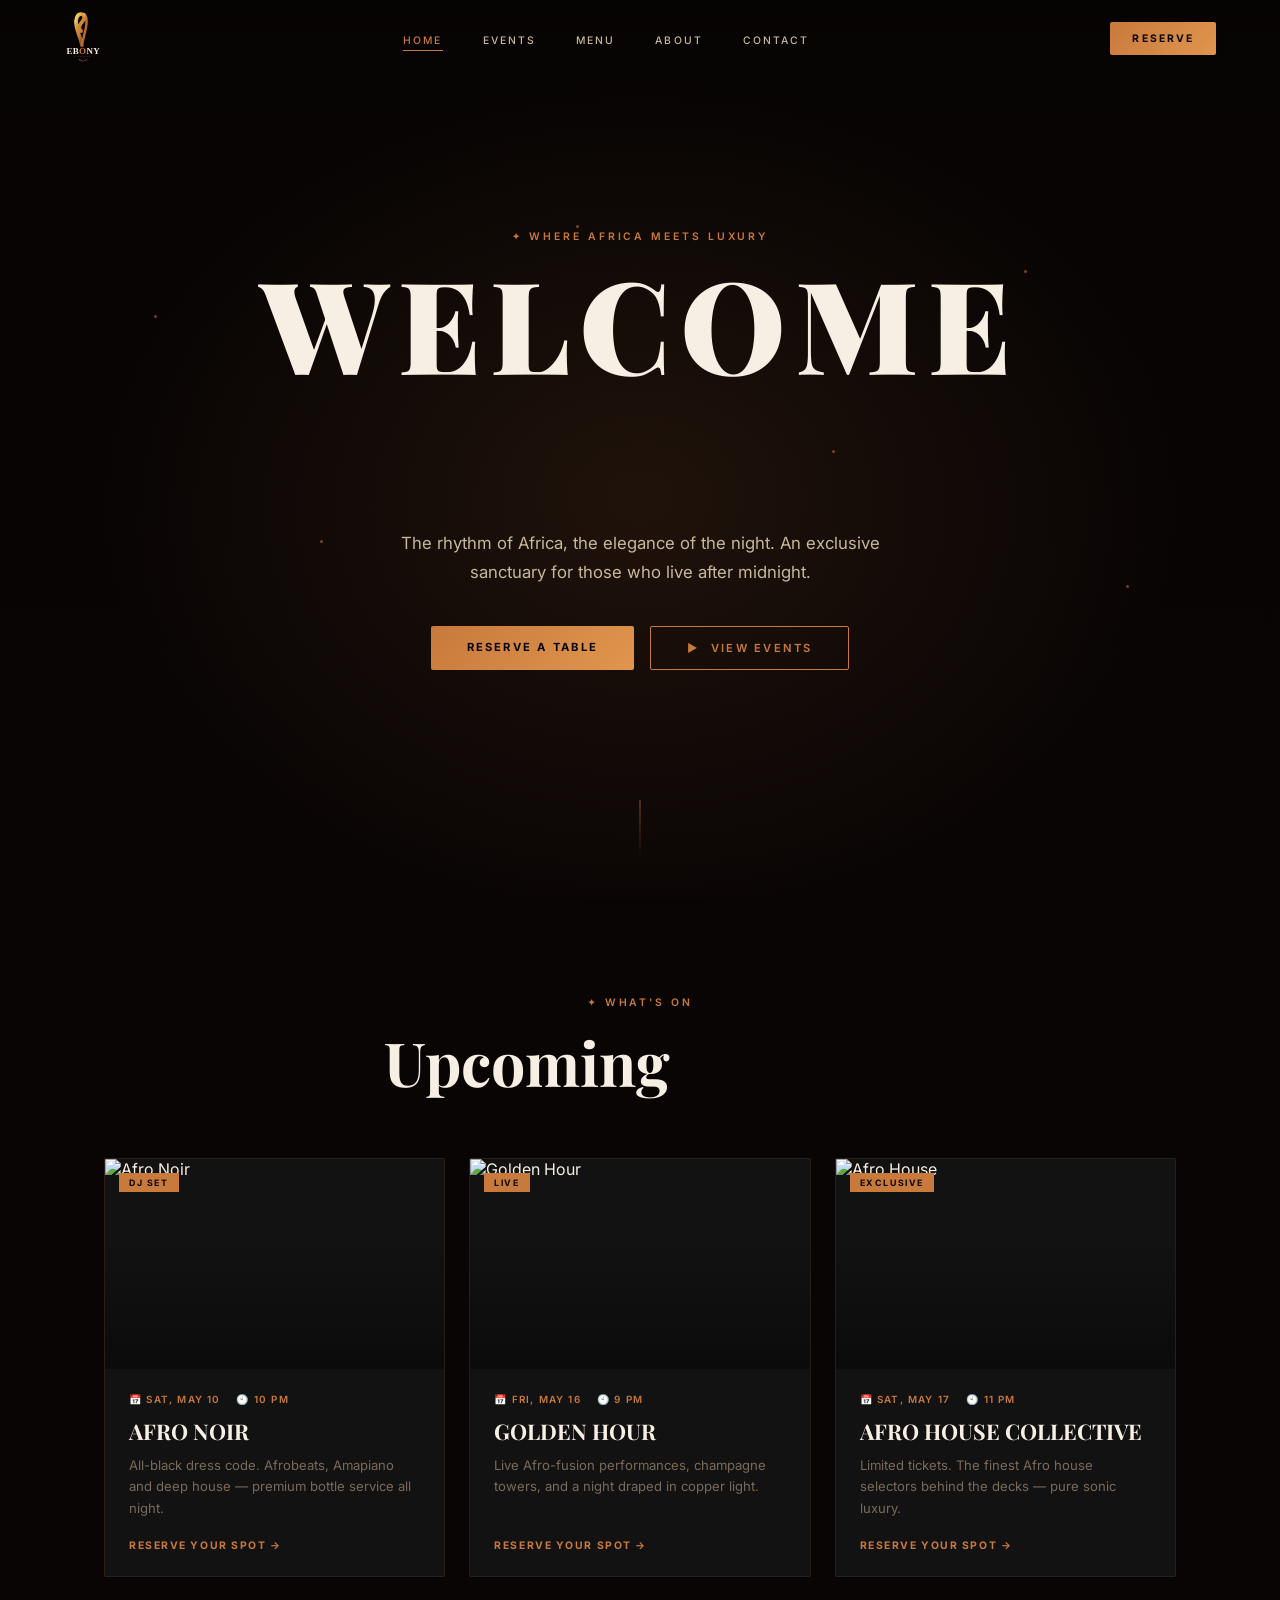
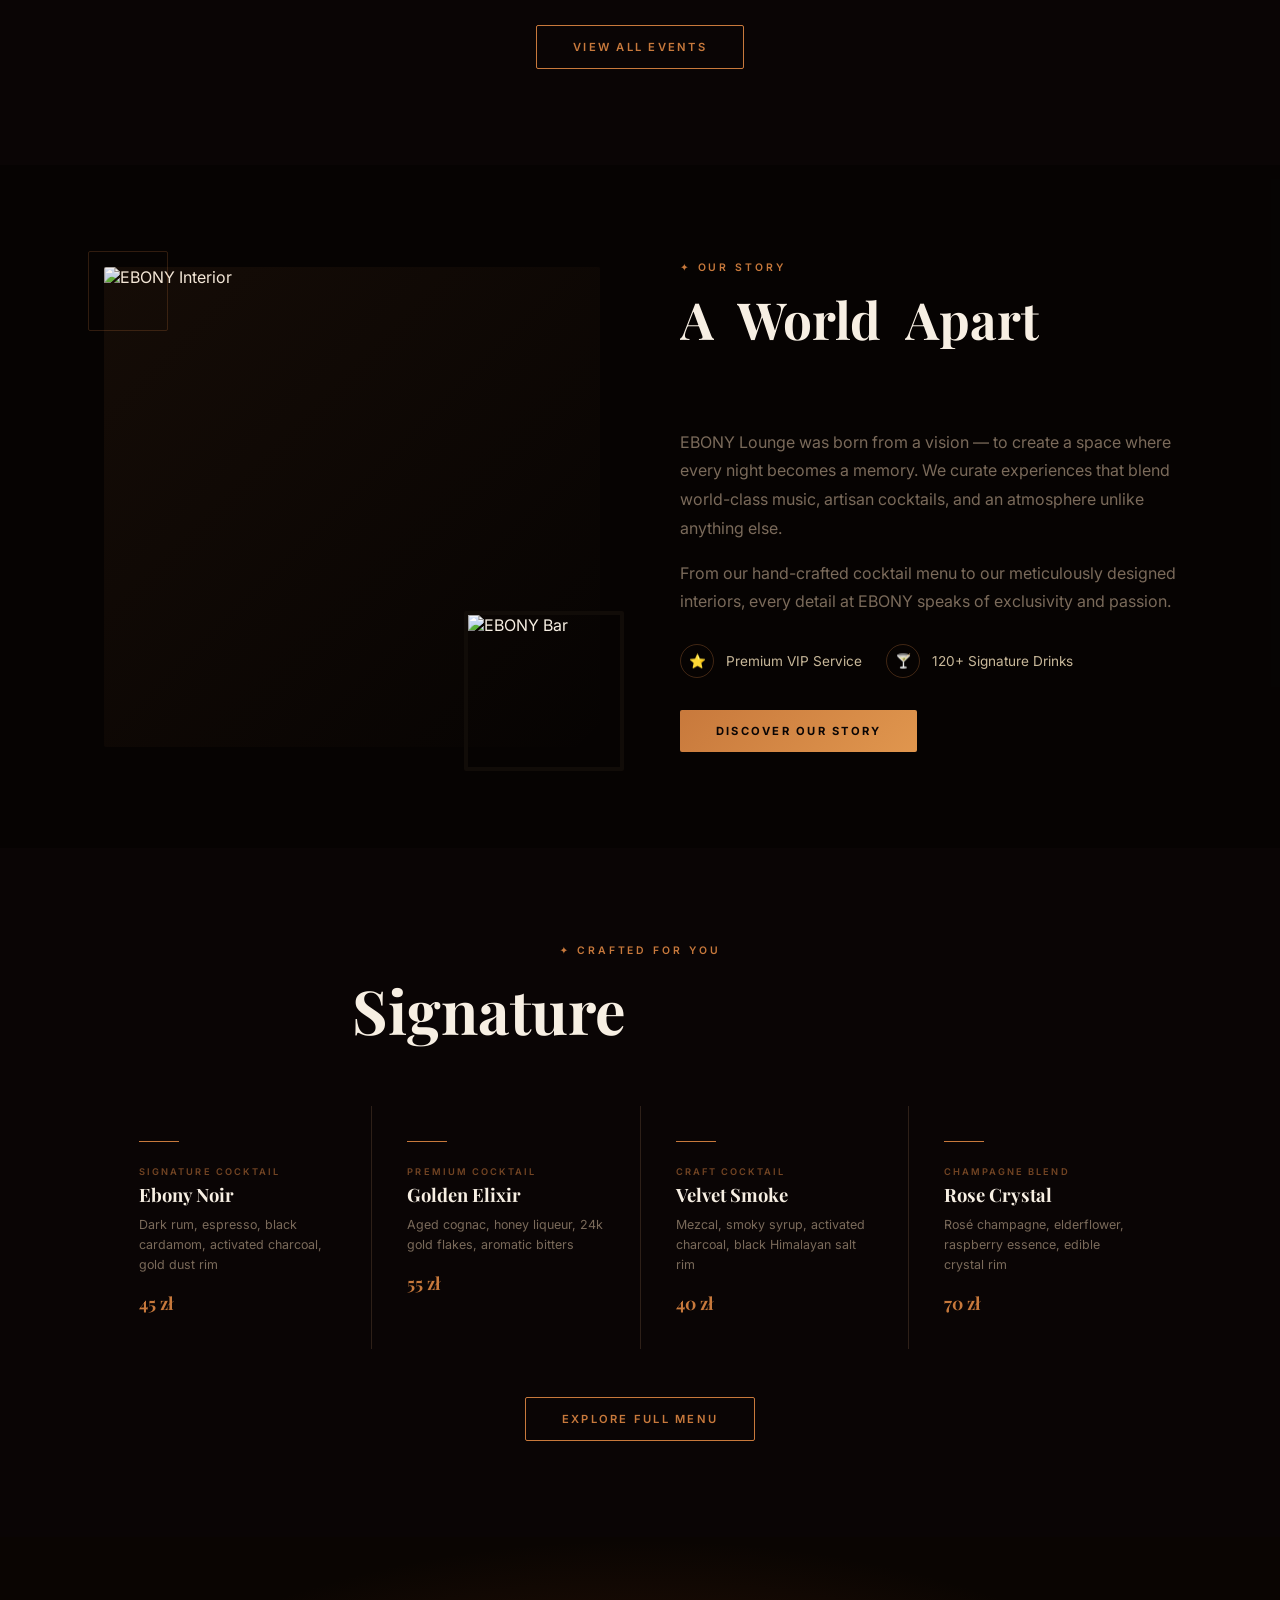
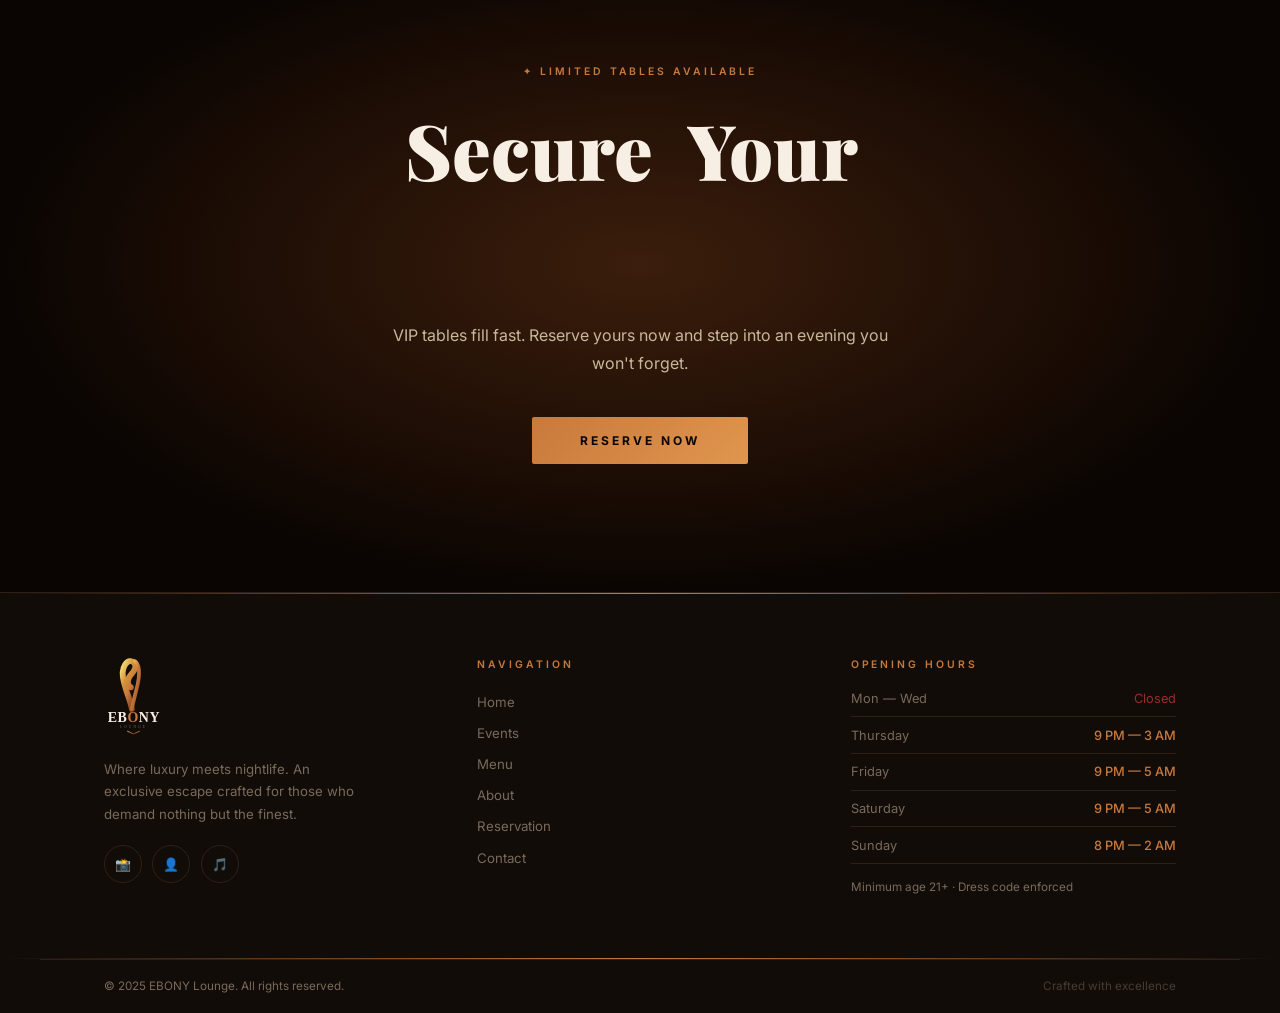
==== commit 439371fe: "Replace solid dark section backgrounds with nightclub photos - section-dark sections now show real c" ====
--- a/index.html
+++ b/index.html
@@ -145,7 +145,7 @@
 
 
 <!-- ── ABOUT PREVIEW ── -->
-<section class="section section-dark">
+<section class="section section-dark" style="background-image:url('https://images.unsplash.com/photo-1566737236500-c8ac43014a8b?w=1920&q=80')">
   <div class="container">
     <div class="about-split">
       <!-- Image col -->
--- a/css/style.css
+++ b/css/style.css
@@ -111,10 +111,25 @@
 .container { max-width: 1200px; margin: 0 auto; padding: 0 5%; }
 .section { padding: 6rem 0; }
 .section-dark {
-  background: var(--dark);
-  background-image:
-    repeating-linear-gradient(60deg, rgba(200,121,60,0.025) 0, rgba(200,121,60,0.025) 1px, transparent 1px, transparent 40px),
-    repeating-linear-gradient(-60deg, rgba(200,121,60,0.025) 0, rgba(200,121,60,0.025) 1px, transparent 1px, transparent 40px);
+  position: relative;
+  background-color: var(--dark);
+  background-size: cover;
+  background-position: center;
+  background-attachment: fixed;
+  overflow: hidden;
+}
+.section-dark::before {
+  content: '';
+  position: absolute;
+  inset: 0;
+  background: rgba(5, 3, 2, 0.91);
+  pointer-events: none;
+  z-index: 0;
+}
+.section-dark > .container,
+.section-dark > div {
+  position: relative;
+  z-index: 1;
 }
 
 
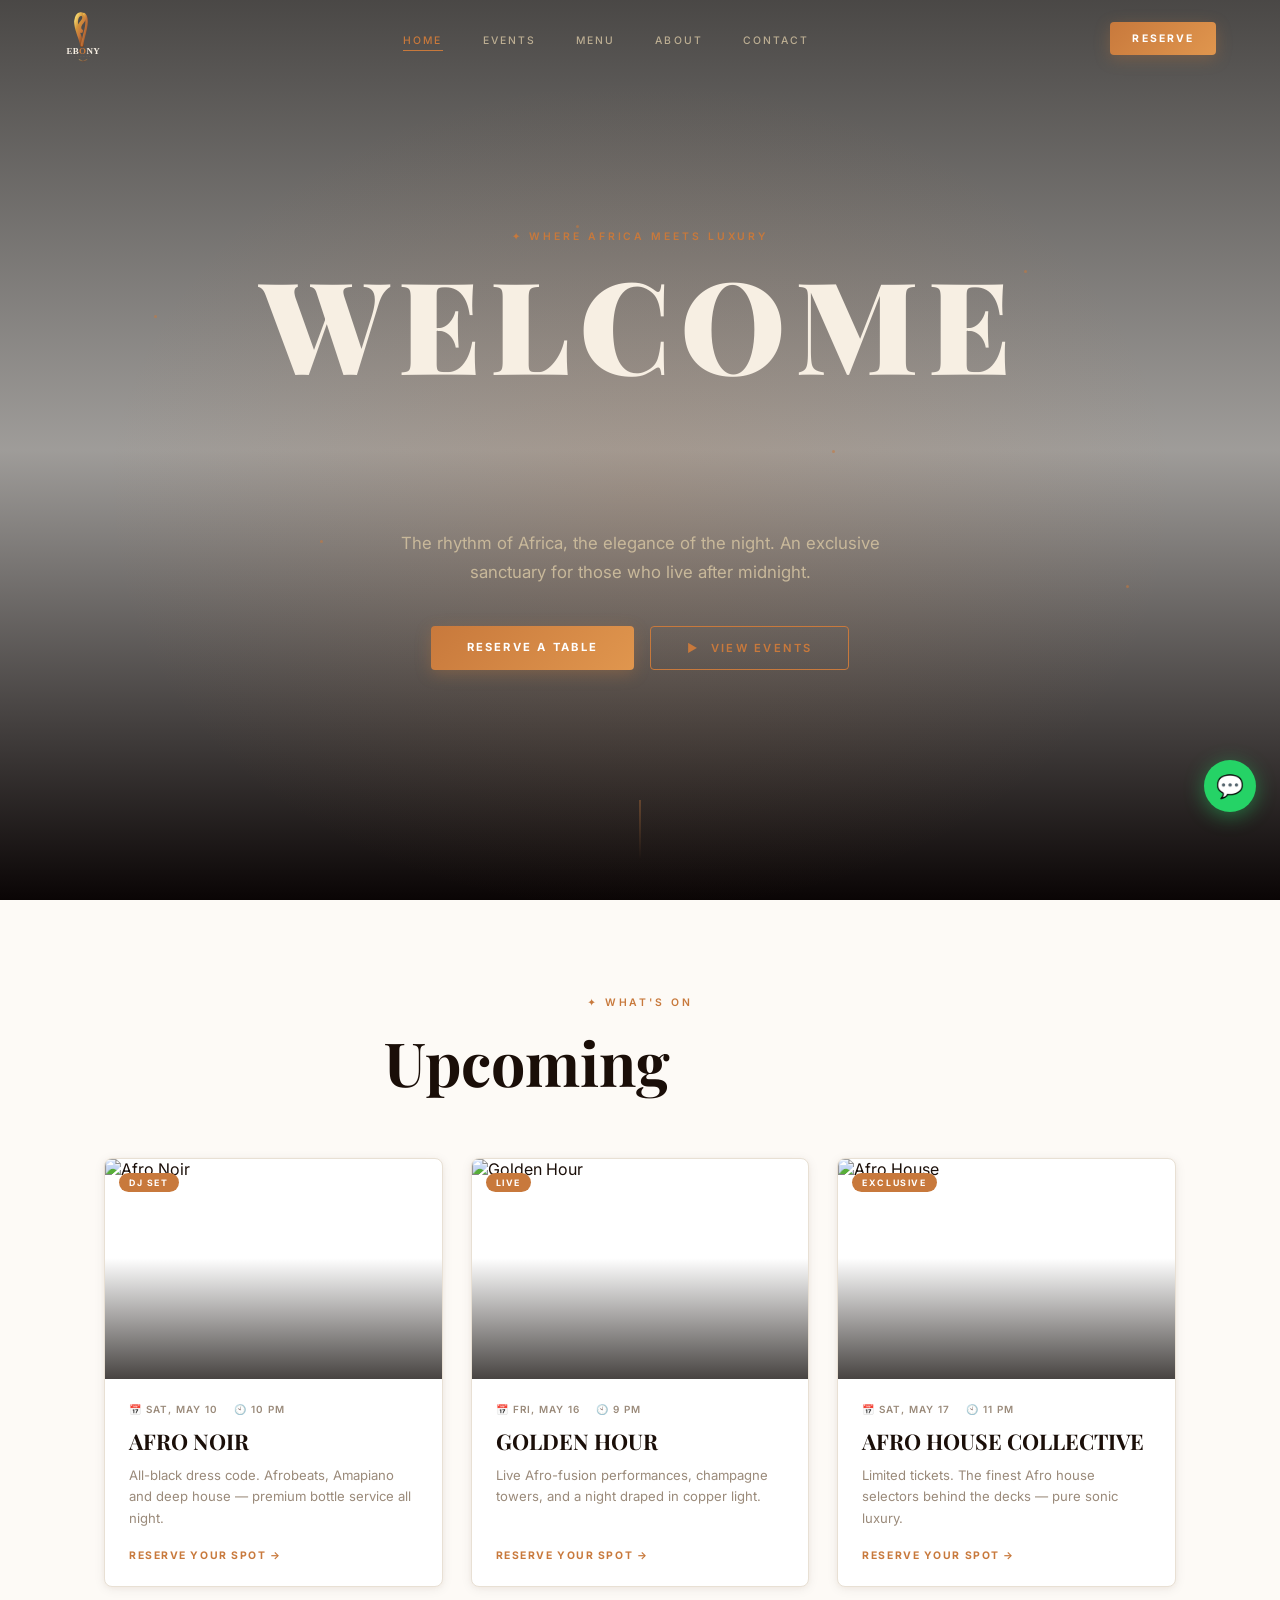
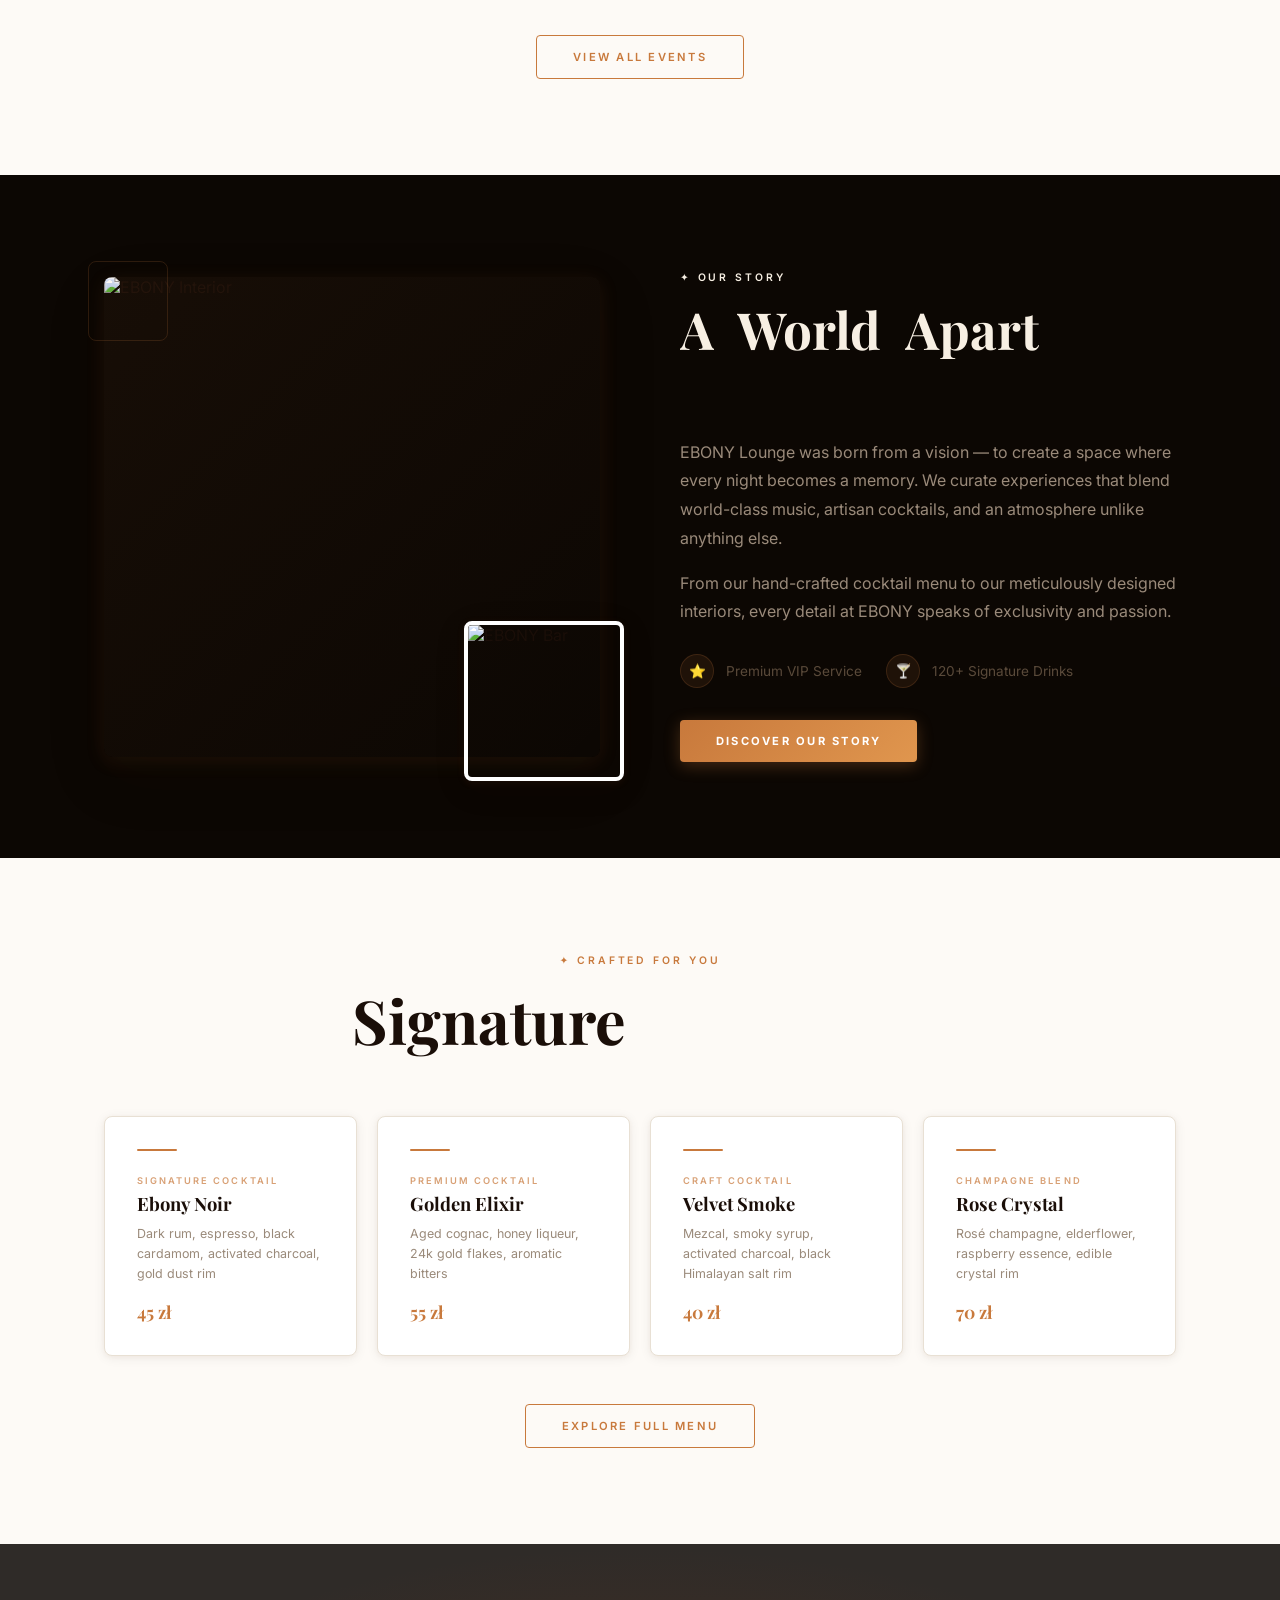
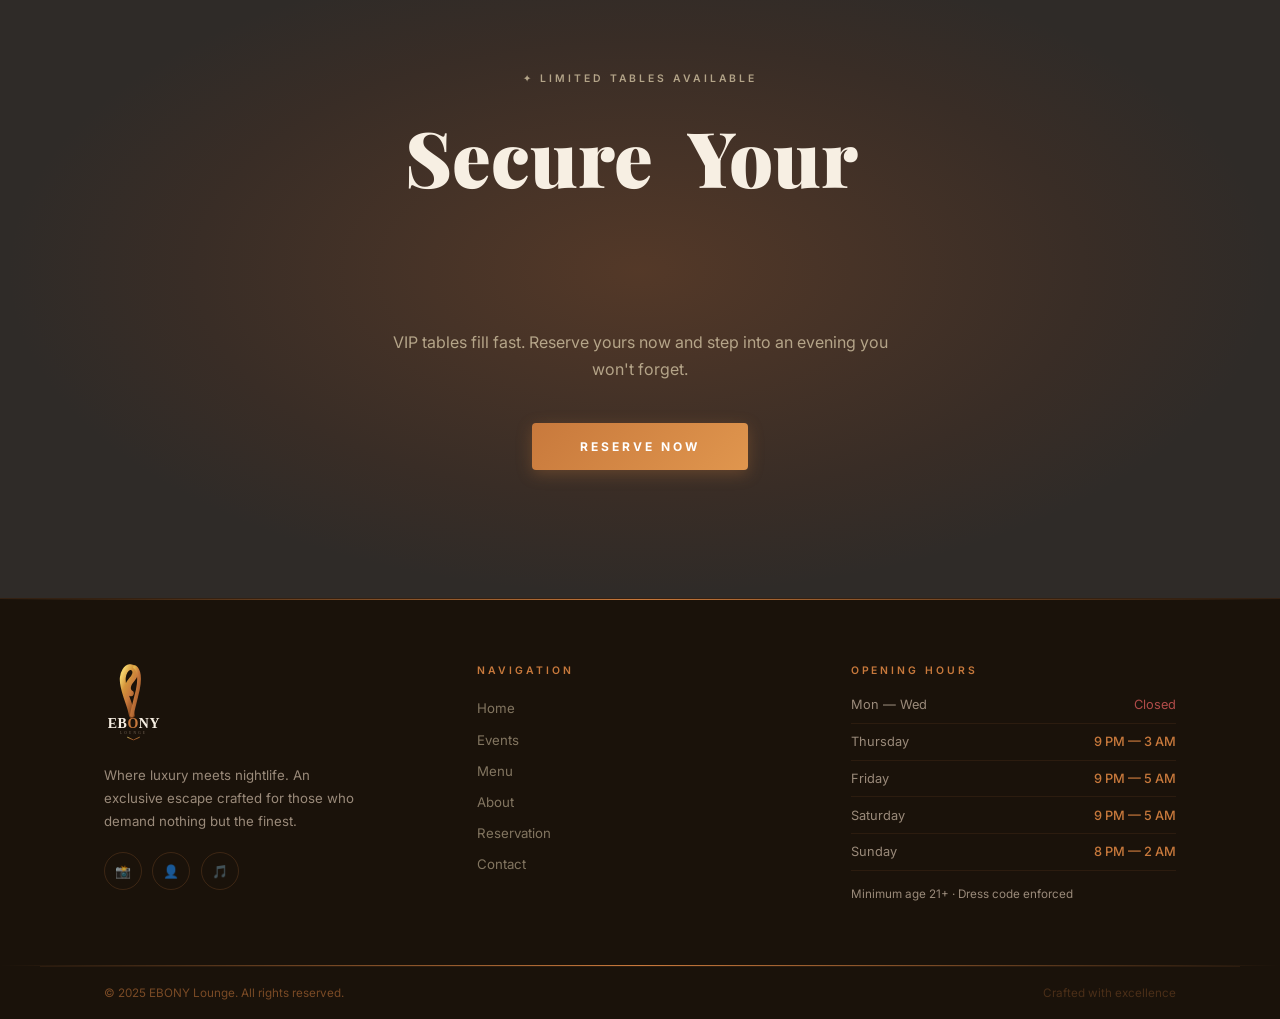
==== commit e73c70f1: "Full light theme, back button, Poland content, UX overhaul Theme: - Body background changed to warm " ====
--- a/index.html
+++ b/index.html
@@ -300,6 +300,10 @@
   </div>
 </footer>
 
+<!-- Floating buttons -->
+<a href="https://wa.me/48221234567" class="float-wa" target="_blank" rel="noopener" aria-label="WhatsApp">💬</a>
+<button class="float-top" id="floatTop" aria-label="Back to top" onclick="window.scrollTo({top:0,behavior:'smooth'})">↑</button>
+
 <script src="js/script.js"></script>
 </body>
 </html>
--- a/css/style.css
+++ b/css/style.css
@@ -4,23 +4,35 @@
   --gold: #C8793C;
   --gold-light: #E0964E;
   --gold-dark: #924E24;
-  --gold-muted: rgba(200,121,60,0.12);
-  --gold-glow: rgba(200,121,60,0.38);
+  --gold-muted: rgba(200,121,60,0.10);
+  --gold-glow: rgba(200,121,60,0.25);
+  /* Dark — hero, footer, nav overlay, CTA */
   --black: #0A0505;
-  --dark: #110C08;
-  --card: #1A1008;
-  --border: #2E2018;
-  --muted: #7A6A5A;
-  --text: #F7EFE3;
-  --text-soft: #C8B89A;
-  --radius: 2px;
+  --dark: #1A120A;
+  /* Light — content */
+  --surface: #FDFAF6;
+  --surface-2: #F5EFE8;
+  --card: #FFFFFF;
+  --border: #E8E0D4;
+  --border-gold: rgba(200,121,60,0.18);
+  /* Text */
+  --text: #1A0E08;
+  --text-soft: #5A4A3A;
+  --muted: #9A8A7A;
+  /* Shadows */
+  --shadow-sm: 0 2px 12px rgba(26,14,8,0.07), 0 1px 4px rgba(200,121,60,0.05);
+  --shadow-md: 0 8px 32px rgba(26,14,8,0.10), 0 2px 8px rgba(200,121,60,0.08);
+  --shadow-lg: 0 20px 60px rgba(26,14,8,0.13), 0 4px 20px rgba(200,121,60,0.10);
+  /* UI */
+  --radius: 8px;
+  --radius-sm: 4px;
   --transition: all 0.35s cubic-bezier(0.25,0.1,0.25,1);
 }
 
 *,*::before,*::after { box-sizing: border-box; margin: 0; padding: 0; }
 html { scroll-behavior: smooth; }
 body {
-  background: var(--black);
+  background: var(--surface);
   color: var(--text);
   font-family: 'Inter', system-ui, sans-serif;
   overflow-x: hidden;
@@ -28,7 +40,7 @@
 }
 
 ::-webkit-scrollbar { width: 5px; }
-::-webkit-scrollbar-track { background: var(--dark); }
+::-webkit-scrollbar-track { background: var(--surface-2); }
 ::-webkit-scrollbar-thumb { background: var(--gold); border-radius: 3px; }
 
 /* ── TYPOGRAPHY ── */
@@ -47,7 +59,7 @@
   animation: shimmer 3s linear infinite;
 }
 @keyframes shimmer {
-  0% { background-position: 0% center; }
+  0%   { background-position: 0% center; }
   100% { background-position: 200% center; }
 }
 .section-label {
@@ -66,50 +78,55 @@
 .btn-gold {
   display: inline-block;
   background: linear-gradient(135deg, var(--gold), var(--gold-light));
-  color: var(--black);
+  color: #fff;
   font-weight: 700;
   font-size: 0.7rem;
   letter-spacing: 0.2em;
   text-transform: uppercase;
   padding: 14px 36px;
   border: none;
-  border-radius: var(--radius);
+  border-radius: var(--radius-sm);
   cursor: pointer;
   text-decoration: none;
   transition: var(--transition);
   position: relative;
+  box-shadow: 0 4px 16px rgba(200,121,60,0.30);
 }
 .btn-gold:hover {
-  box-shadow: 0 0 30px rgba(200,121,60,0.4);
+  box-shadow: 0 8px 32px rgba(200,121,60,0.45);
   transform: translateY(-2px);
-  filter: brightness(1.08);
+  filter: brightness(1.07);
 }
 .btn-gold:active { transform: translateY(0); }
 
 .btn-outline {
   display: inline-block;
-  border: 1px solid var(--gold);
+  border: 1.5px solid var(--gold);
   color: var(--gold);
   font-weight: 600;
   font-size: 0.7rem;
   letter-spacing: 0.2em;
   text-transform: uppercase;
   padding: 14px 36px;
-  border-radius: var(--radius);
+  border-radius: var(--radius-sm);
   cursor: pointer;
   text-decoration: none;
   background: transparent;
   transition: var(--transition);
 }
 .btn-outline:hover {
-  background: var(--gold-muted);
-  box-shadow: 0 0 20px rgba(200,121,60,0.12);
+  background: var(--gold);
+  color: #fff;
+  box-shadow: 0 6px 20px rgba(200,121,60,0.30);
   transform: translateY(-2px);
 }
 
 /* ── LAYOUT ── */
 .container { max-width: 1200px; margin: 0 auto; padding: 0 5%; }
-.section { padding: 6rem 0; }
+.section { padding: 6rem 0; background: var(--surface); }
+.section-alt { padding: 6rem 0; background: var(--surface-2); }
+
+/* ── SECTION-DARK (photo bg + overlay) ── */
 .section-dark {
   position: relative;
   background-color: var(--dark);
@@ -122,7 +139,7 @@
   content: '';
   position: absolute;
   inset: 0;
-  background: rgba(5, 3, 2, 0.91);
+  background: rgba(8, 4, 2, 0.78);
   pointer-events: none;
   z-index: 0;
 }
@@ -131,17 +148,65 @@
   position: relative;
   z-index: 1;
 }
-
+/* Text in dark sections stays light */
+.section-dark h2,
+.section-dark h3,
+.section-dark p,
+.section-dark .team-name,
+.section-dark .value-card h3 {
+  color: #F7EFE3;
+}
+.section-dark .muted-override { color: rgba(247,239,227,0.65); }
 
 /* ── CARD ── */
 .card {
-  background: rgba(22,22,22,0.85);
-  border: 1px solid rgba(200,121,60,0.12);
+  background: var(--card);
+  border: 1px solid var(--border);
+  box-shadow: var(--shadow-sm);
   transition: var(--transition);
 }
 .card:hover {
-  border-color: rgba(200,121,60,0.35);
-  box-shadow: 0 8px 40px rgba(0,0,0,0.5), 0 0 20px rgba(200,121,60,0.08);
+  border-color: var(--border-gold);
+  box-shadow: var(--shadow-md);
+  transform: translateY(-2px);
+}
+
+/* ── BACK BUTTON ── */
+.back-btn {
+  display: inline-flex;
+  align-items: center;
+  gap: 0.5rem;
+  font-size: 0.65rem;
+  letter-spacing: 0.16em;
+  text-transform: uppercase;
+  font-weight: 600;
+  color: var(--gold);
+  text-decoration: none;
+  padding: 8px 16px 8px 12px;
+  border: 1px solid var(--border-gold);
+  border-radius: 50px;
+  background: rgba(200,121,60,0.06);
+  transition: var(--transition);
+  cursor: pointer;
+}
+.back-btn:hover {
+  background: var(--gold);
+  color: #fff;
+  border-color: var(--gold);
+  box-shadow: 0 4px 14px rgba(200,121,60,0.28);
+  transform: translateX(-3px);
+}
+.back-btn-wrap {
+  padding: 1rem 5%;
+  max-width: 1200px;
+  margin: 0 auto;
+}
+.back-btn-bar {
+  background: var(--surface);
+  border-bottom: 1px solid var(--border);
+  position: sticky;
+  top: 76px;
+  z-index: 39;
 }
 
 /* ── NAVBAR ── */
@@ -157,10 +222,10 @@
   transition: var(--transition);
 }
 #navbar.scrolled {
-  background: rgba(10,10,10,0.96);
+  background: rgba(253,250,246,0.97);
   backdrop-filter: blur(16px);
   border-bottom: 1px solid var(--border);
-  box-shadow: 0 4px 30px rgba(0,0,0,0.6);
+  box-shadow: 0 2px 20px rgba(26,14,8,0.07);
 }
 .nav-logo { text-decoration: none; display: flex; align-items: center; }
 .logo-img {
@@ -186,21 +251,24 @@
   letter-spacing: 0.2em;
   text-transform: uppercase;
   font-weight: 500;
-  color: var(--text-soft);
+  color: rgba(200,184,154,0.9);
   text-decoration: none;
   position: relative;
   transition: color 0.3s;
 }
+#navbar.scrolled .nav-links a { color: var(--text-soft); }
 .nav-links a::after {
   content: '';
   position: absolute;
   bottom: -4px; left: 0;
-  height: 1px; width: 0;
+  height: 1.5px; width: 0;
   background: var(--gold);
   transition: width 0.3s ease;
 }
-.nav-links a:hover, .nav-links a.active { color: var(--gold); }
-.nav-links a:hover::after, .nav-links a.active::after { width: 100%; }
+.nav-links a:hover,
+.nav-links a.active { color: var(--gold); }
+.nav-links a:hover::after,
+.nav-links a.active::after { width: 100%; }
 .nav-cta { padding: 10px 22px !important; font-size: 0.65rem !important; }
 
 .nav-toggle {
@@ -227,7 +295,7 @@
   position: fixed;
   inset: 0;
   z-index: 99;
-  background: rgba(10,10,10,0.98);
+  background: rgba(10,5,2,0.98);
   backdrop-filter: blur(20px);
   flex-direction: column;
   align-items: center;
@@ -241,7 +309,7 @@
   font-weight: 700;
   letter-spacing: 0.1em;
   text-transform: uppercase;
-  color: var(--text);
+  color: #F7EFE3;
   text-decoration: none;
   transition: color 0.3s;
   opacity: 0;
@@ -250,18 +318,18 @@
 }
 .mobile-menu.open a { }
 .mobile-menu a:nth-child(1) { animation-delay: 0.05s; }
-.mobile-menu a:nth-child(2) { animation-delay: 0.1s; }
+.mobile-menu a:nth-child(2) { animation-delay: 0.1s;  }
 .mobile-menu a:nth-child(3) { animation-delay: 0.15s; }
-.mobile-menu a:nth-child(4) { animation-delay: 0.2s; }
+.mobile-menu a:nth-child(4) { animation-delay: 0.2s;  }
 .mobile-menu a:nth-child(5) { animation-delay: 0.25s; }
-.mobile-menu a:nth-child(6) { animation-delay: 0.3s; }
+.mobile-menu a:nth-child(6) { animation-delay: 0.3s;  }
 .mobile-menu a:hover { color: var(--gold); }
 @keyframes menuItemIn {
   to { opacity: 1; transform: translateY(0); }
 }
 
 /* ── FOOTER ── */
-footer { background: var(--dark); border-top: 1px solid var(--border); }
+footer { background: var(--dark); border-top: 1px solid rgba(200,121,60,0.15); }
 .footer-grid {
   display: grid;
   grid-template-columns: repeat(3, 1fr);
@@ -279,35 +347,35 @@
   align-items: center;
   gap: 1rem;
   font-size: 0.73rem;
-  color: var(--muted);
-  border-top: 1px solid var(--border);
+  color: rgba(200,121,60,0.55);
+  border-top: 1px solid rgba(200,121,60,0.10);
 }
 .social-row { display: flex; gap: 0.65rem; margin-top: 1.25rem; }
 .social-btn {
   width: 38px; height: 38px;
   border-radius: 50%;
-  border: 1px solid var(--border);
+  border: 1px solid rgba(200,121,60,0.2);
   display: flex; align-items: center; justify-content: center;
-  color: var(--muted);
+  color: rgba(200,121,60,0.7);
   text-decoration: none;
   font-size: 0.8rem;
   transition: var(--transition);
 }
-.social-btn:hover { border-color: var(--gold); color: var(--gold); }
+.social-btn:hover { border-color: var(--gold); color: var(--gold); background: rgba(200,121,60,0.08); }
 .footer-nav { list-style: none; }
 .footer-nav li { margin-bottom: 0.7rem; }
-.footer-nav a { color: var(--muted); font-size: 0.83rem; text-decoration: none; transition: color 0.3s; }
+.footer-nav a { color: rgba(200,184,154,0.6); font-size: 0.83rem; text-decoration: none; transition: color 0.3s; }
 .footer-nav a:hover { color: var(--gold); }
 .hours-list { list-style: none; }
 .hours-list li {
   display: flex; justify-content: space-between;
   font-size: 0.8rem;
   padding-bottom: 0.65rem;
-  border-bottom: 1px solid var(--border);
+  border-bottom: 1px solid rgba(200,121,60,0.10);
   margin-bottom: 0.65rem;
   gap: 1rem;
 }
-.closed { color: rgba(239,68,68,0.6); }
+.closed { color: rgba(239,100,100,0.7); }
 .open-hours { color: var(--gold); font-weight: 500; }
 
 /* ── REVEAL ANIMATIONS ── */
@@ -316,7 +384,7 @@
   transform: translateY(36px);
   transition: opacity 0.75s cubic-bezier(0.25,0.1,0.25,1), transform 0.75s cubic-bezier(0.25,0.1,0.25,1);
 }
-.reveal.from-left { transform: translateX(-36px); }
+.reveal.from-left  { transform: translateX(-36px); }
 .reveal.from-right { transform: translateX(36px); }
 .reveal.delay-1 { transition-delay: 0.1s; }
 .reveal.delay-2 { transition-delay: 0.2s; }
@@ -324,7 +392,7 @@
 .reveal.delay-4 { transition-delay: 0.4s; }
 .reveal.visible { opacity: 1; transform: none; }
 
-/* ── HERO ── */
+/* ── HERO (stays dark + immersive) ── */
 .hero {
   position: relative;
   height: 100vh;
@@ -363,12 +431,12 @@
   font-weight: 900;
   letter-spacing: 0.07em;
   line-height: 0.95;
-  color: var(--text);
+  color: #F7EFE3;
   animation: fadeUp 0.8s ease both 0.4s;
   margin-bottom: 1.5rem;
 }
 .hero-sub {
-  color: var(--text-soft);
+  color: #C8B89A;
   font-size: 1.05rem;
   max-width: 480px;
   margin: 0 auto 2.5rem;
@@ -409,7 +477,7 @@
 }
 @keyframes particleFloat {
   0%,100% { transform: translateY(0) scale(1); opacity: 0.25; }
-  50% { transform: translateY(-28px) scale(1.4); opacity: 0.85; }
+  50%      { transform: translateY(-28px) scale(1.4); opacity: 0.85; }
 }
 @keyframes fadeUp {
   from { opacity: 0; transform: translateY(28px); }
@@ -417,20 +485,18 @@
 }
 
 /* ── TEXT ANIMATIONS ── */
-/* Hero char-by-char */
 .hero-title .char {
   display: inline-block;
   opacity: 0;
   transform: translateY(40px) rotateX(40deg);
   animation: charIn 0.55s cubic-bezier(0.22,1,0.36,1) both;
   transform-origin: 50% 100%;
+  color: #F7EFE3;
 }
 @keyframes charIn {
   from { opacity: 0; transform: translateY(40px) rotateX(40deg); }
   to   { opacity: 1; transform: translateY(0) rotateX(0); }
 }
-
-/* Word-split reveal for section headings */
 .split-words { overflow: hidden; }
 .split-words .word {
   display: inline-block;
@@ -443,19 +509,24 @@
   transform: translateY(110%);
   transition: transform 0.72s cubic-bezier(0.22,1,0.36,1);
 }
-.split-words .word-inner.reveal-word {
-  transform: translateY(0);
-}
-
-/* Page title animate-in */
+.split-words .word-inner.reveal-word { transform: translateY(0); }
+
+/* Page title */
 .page-title {
+  font-family: 'Playfair Display', serif;
+  font-size: clamp(3rem, 8vw, 6.5rem);
+  font-weight: 900;
+  color: #F7EFE3;
+  letter-spacing: 0.05em;
+  line-height: 1;
+  margin-top: 0.75rem;
   opacity: 0;
   transform: translateY(20px);
   animation: fadeUp 0.9s cubic-bezier(0.22,1,0.36,1) both 0.5s;
 }
 
 /* ── STATS BAR ── */
-.stats-bar { background: var(--dark); border-top: 1px solid var(--border); border-bottom: 1px solid var(--border); }
+.stats-bar { background: var(--surface-2); border-top: 1px solid var(--border); border-bottom: 1px solid var(--border); }
 .stats-grid {
   display: grid;
   grid-template-columns: repeat(4, 1fr);
@@ -475,36 +546,52 @@
 .stat-label { font-size: 0.6rem; letter-spacing: 0.22em; text-transform: uppercase; color: var(--muted); }
 
 /* ── EVENTS ── */
-.events-grid { display: grid; grid-template-columns: repeat(3, 1fr); gap: 1.5rem; }
-.event-card { border-radius: var(--radius); overflow: hidden; display: flex; flex-direction: column; }
-.event-card-img { position: relative; height: 210px; overflow: hidden; flex-shrink: 0; }
+.events-grid { display: grid; grid-template-columns: repeat(3, 1fr); gap: 1.75rem; }
+.event-card {
+  border-radius: var(--radius);
+  overflow: hidden;
+  display: flex;
+  flex-direction: column;
+  background: var(--card);
+  border: 1px solid var(--border);
+  box-shadow: var(--shadow-sm);
+  transition: var(--transition);
+}
+.event-card:hover {
+  box-shadow: var(--shadow-lg);
+  transform: translateY(-4px);
+  border-color: var(--border-gold);
+}
+.event-card-img { position: relative; height: 220px; overflow: hidden; flex-shrink: 0; }
 .event-card-img img { width: 100%; height: 100%; object-fit: cover; transition: transform 0.7s ease; }
-.event-card:hover .event-card-img img { transform: scale(1.1); }
+.event-card:hover .event-card-img img { transform: scale(1.08); }
 .event-img-overlay {
   position: absolute; inset: 0;
-  background: linear-gradient(to top, rgba(10,10,10,0.85) 0%, transparent 60%);
+  background: linear-gradient(to top, rgba(10,5,2,0.75) 0%, transparent 55%);
 }
 .event-tag {
   position: absolute;
   top: 14px; left: 14px;
   font-size: 0.55rem; font-weight: 700;
   letter-spacing: 0.18em; text-transform: uppercase;
-  background: var(--gold); color: var(--black);
+  background: var(--gold); color: #fff;
   padding: 4px 10px;
+  border-radius: 50px;
 }
 .event-featured-tag {
   position: absolute;
   top: 14px; right: 14px;
   font-size: 0.52rem; font-weight: 700;
   letter-spacing: 0.15em; text-transform: uppercase;
-  background: rgba(224,150,78,0.9); color: var(--black);
+  background: rgba(255,255,255,0.92); color: var(--gold-dark);
   padding: 4px 10px;
+  border-radius: 50px;
 }
 .event-body { padding: 1.5rem; flex: 1; display: flex; flex-direction: column; }
 .event-meta {
   display: flex; gap: 1rem;
-  font-size: 0.62rem; color: var(--gold);
-  font-weight: 600; letter-spacing: 0.12em;
+  font-size: 0.62rem; color: var(--muted);
+  font-weight: 600; letter-spacing: 0.10em;
   margin-bottom: 0.75rem;
 }
 .event-title {
@@ -534,20 +621,21 @@
 /* ── ABOUT SPLIT ── */
 .about-split { display: grid; grid-template-columns: 1fr 1fr; gap: 5rem; align-items: center; }
 .about-img-wrap { position: relative; }
-.about-img-main { position: relative; height: 480px; overflow: hidden; border-radius: var(--radius); }
+.about-img-main { position: relative; height: 480px; overflow: hidden; border-radius: var(--radius); box-shadow: var(--shadow-lg); }
 .about-img-main img { width: 100%; height: 100%; object-fit: cover; }
-.about-img-overlay { position: absolute; inset: 0; background: linear-gradient(135deg, rgba(200,121,60,0.08), transparent); }
+.about-img-overlay { position: absolute; inset: 0; background: linear-gradient(135deg, rgba(200,121,60,0.06), transparent); }
 .about-img-thumb {
   position: absolute; bottom: -24px; right: -24px;
   width: 160px; height: 160px;
   border-radius: var(--radius); overflow: hidden;
-  border: 4px solid var(--dark);
+  border: 4px solid var(--card);
+  box-shadow: var(--shadow-md);
 }
 .about-img-thumb img { width: 100%; height: 100%; object-fit: cover; }
 .about-corner {
   position: absolute; top: -16px; left: -16px;
   width: 80px; height: 80px;
-  border: 1px solid rgba(200,121,60,0.22);
+  border: 1.5px solid var(--border-gold);
   border-radius: var(--radius);
 }
 .about-perks { display: flex; gap: 1.5rem; flex-wrap: wrap; margin: 1.5rem 0 2rem; }
@@ -557,35 +645,63 @@
 }
 .perk-icon {
   width: 34px; height: 34px; border-radius: 50%;
-  border: 1px solid rgba(200,121,60,0.3);
+  background: var(--gold-muted);
+  border: 1px solid var(--border-gold);
   display: flex; align-items: center; justify-content: center;
 }
 
 /* ── MENU PREVIEW ── */
-.menu-grid { display: grid; grid-template-columns: repeat(4, 1fr); gap: 1px; background: var(--border); }
-.menu-item { background: var(--black); padding: 2.2rem; transition: background 0.3s; }
-.menu-item:hover { background: var(--card); }
-.menu-item-line { width: 2.5rem; height: 1px; background: var(--gold); margin-bottom: 1.5rem; transition: width 0.5s; }
+.menu-grid { display: grid; grid-template-columns: repeat(4, 1fr); gap: 1.25rem; }
+.menu-item {
+  background: var(--card);
+  border: 1px solid var(--border);
+  border-radius: var(--radius);
+  padding: 2rem;
+  transition: var(--transition);
+  box-shadow: var(--shadow-sm);
+}
+.menu-item:hover {
+  border-color: var(--border-gold);
+  box-shadow: var(--shadow-md);
+  transform: translateY(-3px);
+}
+.menu-item-line { width: 2.5rem; height: 2px; background: var(--gold); margin-bottom: 1.5rem; border-radius: 2px; transition: width 0.5s; }
 .menu-item:hover .menu-item-line { width: 4rem; }
-.menu-cat { font-size: 0.58rem; letter-spacing: 0.22em; text-transform: uppercase; color: rgba(200,121,60,0.55); font-weight: 600; margin-bottom: 0.3rem; }
+.menu-cat { font-size: 0.58rem; letter-spacing: 0.22em; text-transform: uppercase; color: var(--gold); font-weight: 600; margin-bottom: 0.3rem; opacity: 0.7; }
 .menu-name { font-family: 'Playfair Display', serif; font-size: 1.15rem; font-weight: 700; color: var(--text); margin-bottom: 0.5rem; transition: color 0.3s; }
 .menu-item:hover .menu-name { color: var(--gold); }
 .menu-desc { font-size: 0.78rem; color: var(--muted); line-height: 1.6; margin-bottom: 1rem; }
 .menu-price { font-family: 'Playfair Display', serif; font-size: 1.1rem; font-weight: 700; color: var(--gold); }
 
 /* ── FULL MENU CARDS ── */
-.menu-cards-grid { display: grid; grid-template-columns: repeat(3, 1fr); gap: 1.25rem; }
-.menu-card { border-radius: var(--radius); overflow: hidden; display: flex; flex-direction: column; }
+.menu-cards-grid { display: grid; grid-template-columns: repeat(3, 1fr); gap: 1.5rem; }
+.menu-card {
+  border-radius: var(--radius);
+  overflow: hidden;
+  display: flex;
+  flex-direction: column;
+  background: var(--card);
+  border: 1px solid var(--border);
+  box-shadow: var(--shadow-sm);
+  transition: var(--transition);
+}
+.menu-card:hover {
+  box-shadow: var(--shadow-lg);
+  transform: translateY(-4px);
+  border-color: var(--border-gold);
+}
 .menu-card-img { position: relative; height: 180px; overflow: hidden; flex-shrink: 0; }
 .menu-card-img img { width: 100%; height: 100%; object-fit: cover; transition: transform 0.7s ease; }
-.menu-card:hover .menu-card-img img { transform: scale(1.1) brightness(1.1); }
-.menu-card-img-overlay { position: absolute; inset: 0; background: linear-gradient(to top, rgba(10,10,10,0.75) 0%, transparent 60%); }
+.menu-card:hover .menu-card-img img { transform: scale(1.1) brightness(1.05); }
+.menu-card-img-overlay { position: absolute; inset: 0; background: linear-gradient(to top, rgba(10,5,2,0.65) 0%, transparent 55%); }
 .menu-card-body { padding: 1.25rem; flex: 1; display: flex; flex-direction: column; }
 .menu-tags { display: flex; flex-wrap: wrap; gap: 0.4rem; margin-bottom: 0.6rem; }
 .menu-tag {
   font-size: 0.52rem; font-weight: 700; letter-spacing: 0.12em;
-  text-transform: uppercase; color: rgba(200,121,60,0.7);
-  border: 1px solid rgba(200,121,60,0.2); padding: 2px 8px;
+  text-transform: uppercase; color: var(--gold);
+  background: var(--gold-muted);
+  border: 1px solid var(--border-gold); padding: 2px 9px;
+  border-radius: 50px;
 }
 .menu-card-name {
   font-family: 'Playfair Display', serif;
@@ -601,14 +717,17 @@
 .menu-card-price { font-family: 'Playfair Display', serif; font-size: 1.05rem; font-weight: 700; color: var(--gold); }
 .menu-card-cat { font-size: 0.6rem; letter-spacing: 0.1em; text-transform: uppercase; color: var(--muted); }
 
-/* ── CTA BANNER ── */
+/* ── CTA BANNER (stays dark) ── */
 .cta-banner { position: relative; padding: 8rem 5%; text-align: center; overflow: hidden; }
 .cta-bg { position: absolute; inset: 0; background-image: url('https://images.unsplash.com/photo-1493225457124-a3eb161ffa5f?w=1920&q=80'); background-size: cover; background-position: center; }
-.cta-overlay { position: absolute; inset: 0; background: rgba(10,5,2,0.82); }
-.cta-glow { position: absolute; inset: 0; background: radial-gradient(ellipse at 50% 50%, rgba(200,100,40,0.26) 0%, rgba(140,60,20,0.12) 50%, transparent 70%); }
+.cta-overlay { position: absolute; inset: 0; background: rgba(8,4,2,0.84); }
+.cta-glow { position: absolute; inset: 0; background: radial-gradient(ellipse at 50% 50%, rgba(200,100,40,0.24) 0%, rgba(140,60,20,0.10) 50%, transparent 70%); }
 .cta-content { position: relative; z-index: 2; max-width: 700px; margin: 0 auto; }
-
-/* ── PAGE HERO ── */
+/* CTA text must stay light */
+.cta-content h2 { color: #F7EFE3 !important; }
+.cta-content p  { color: rgba(200,184,154,0.85) !important; }
+
+/* ── PAGE HERO (stays dark) ── */
 .page-hero {
   position: relative;
   padding: 10rem 5% 5rem;
@@ -619,31 +738,29 @@
 .page-hero-overlay { position: absolute; inset: 0; background: rgba(5,3,2,0.80); }
 .page-hero-glow { position: absolute; inset: 0; background: radial-gradient(ellipse at 50% 60%, rgba(200,121,60,0.10) 0%, transparent 60%); }
 .page-hero-content { position: relative; z-index: 2; }
-.page-title {
-  font-family: 'Playfair Display', serif;
-  font-size: clamp(3rem, 8vw, 6.5rem);
-  font-weight: 900; color: var(--text);
-  letter-spacing: 0.05em; line-height: 1;
-  margin-top: 0.75rem;
-}
+/* section-label inside page-hero stays visible */
+.page-hero .section-label { color: var(--gold); }
 
 /* ── FILTER BAR ── */
 .filter-bar {
   position: sticky; top: 76px; z-index: 40;
-  background: var(--dark); border-bottom: 1px solid var(--border);
-  padding: 1rem 5%;
+  background: var(--surface);
+  border-bottom: 1px solid var(--border);
+  padding: 0.85rem 5%;
   display: flex; gap: 0.5rem; overflow-x: auto;
+  box-shadow: 0 2px 12px rgba(26,14,8,0.05);
 }
 .filter-btn {
   padding: 8px 20px; font-size: 0.62rem;
   letter-spacing: 0.16em; text-transform: uppercase; font-weight: 600;
-  background: none; border: 1px solid var(--border);
+  background: var(--card); border: 1px solid var(--border);
   color: var(--muted); cursor: pointer;
-  border-radius: var(--radius); white-space: nowrap;
-  transition: var(--transition);
+  border-radius: 50px; white-space: nowrap;
+  transition: var(--transition);
+  box-shadow: var(--shadow-sm);
 }
 .filter-btn:hover { border-color: var(--gold); color: var(--gold); }
-.filter-btn.active { background: var(--gold); border-color: var(--gold); color: var(--black); }
+.filter-btn.active { background: var(--gold); border-color: var(--gold); color: #fff; box-shadow: 0 4px 14px rgba(200,121,60,0.30); }
 
 /* ── FORMS ── */
 .form-group { margin-bottom: 1.25rem; }
@@ -654,8 +771,8 @@
 }
 .form-input, .form-select, .form-textarea {
   width: 100%;
-  background: rgba(22,22,22,0.9);
-  border: 1px solid var(--border);
+  background: var(--card);
+  border: 1.5px solid var(--border);
   color: var(--text); padding: 13px 16px;
   font-size: 0.9rem; font-family: 'Inter', sans-serif;
   border-radius: var(--radius);
@@ -664,11 +781,11 @@
 }
 .form-input:focus, .form-select:focus, .form-textarea:focus {
   outline: none; border-color: var(--gold);
-  box-shadow: 0 0 0 3px rgba(200,121,60,0.1);
+  box-shadow: 0 0 0 3px rgba(200,121,60,0.10);
 }
 .form-input::placeholder, .form-textarea::placeholder { color: var(--muted); }
 .form-input.error, .form-select.error, .form-textarea.error { border-color: rgba(239,68,68,0.5); }
-.form-error { font-size: 0.72rem; color: rgba(239,68,68,0.8); margin-top: 4px; display: none; }
+.form-error { font-size: 0.72rem; color: rgba(220,50,50,0.8); margin-top: 4px; display: none; }
 .form-error.show { display: block; }
 .form-textarea { resize: none; }
 .form-grid-2 { display: grid; grid-template-columns: 1fr 1fr; gap: 1rem; }
@@ -677,35 +794,39 @@
 .steps { display: flex; align-items: center; justify-content: center; gap: 0.75rem; margin-bottom: 3rem; flex-wrap: wrap; }
 .step-dot {
   width: 36px; height: 36px; border-radius: 50%;
-  border: 1px solid var(--border);
+  border: 1.5px solid var(--border);
   display: flex; align-items: center; justify-content: center;
   font-size: 0.72rem; font-weight: 700; color: var(--muted);
   transition: var(--transition);
-}
-.step-dot.active { background: var(--gold); border-color: var(--gold); color: var(--black); }
-.step-dot.done { background: rgba(200,121,60,0.18); border-color: var(--gold); color: var(--gold); }
+  background: var(--card);
+}
+.step-dot.active { background: var(--gold); border-color: var(--gold); color: #fff; box-shadow: 0 4px 14px rgba(200,121,60,0.30); }
+.step-dot.done { background: var(--gold-muted); border-color: var(--gold); color: var(--gold); }
 .step-label { font-size: 0.6rem; letter-spacing: 0.15em; text-transform: uppercase; color: var(--muted); transition: color 0.3s; }
-.step-label.active { color: var(--gold); }
-.step-connector { width: 50px; height: 1px; background: var(--border); transition: background 0.4s; }
+.step-label.active { color: var(--gold); font-weight: 600; }
+.step-connector { width: 50px; height: 1.5px; background: var(--border); border-radius: 2px; transition: background 0.4s; }
 .step-connector.done { background: var(--gold); }
 
 /* ── TABLE TYPE CARDS ── */
-.table-cards { display: grid; grid-template-columns: repeat(3,1fr); gap: 1rem; }
+.table-cards { display: grid; grid-template-columns: repeat(3,1fr); gap: 1.25rem; }
 .table-card {
-  border: 1px solid var(--border);
+  border: 1.5px solid var(--border);
   border-radius: var(--radius); padding: 1.5rem;
   cursor: pointer; position: relative;
-  transition: var(--transition); background: none;
+  transition: var(--transition); background: var(--card);
   text-align: left;
-}
-.table-card:hover { border-color: rgba(200,121,60,0.4); }
-.table-card.selected { border: 2px solid var(--gold); background: rgba(200,121,60,0.04); box-shadow: 0 0 20px rgba(200,121,60,0.12); }
+  box-shadow: var(--shadow-sm);
+}
+.table-card:hover { border-color: var(--border-gold); box-shadow: var(--shadow-md); }
+.table-card.selected { border: 2px solid var(--gold); background: rgba(200,121,60,0.04); box-shadow: 0 0 0 4px rgba(200,121,60,0.10); }
 .table-popular {
   position: absolute; top: -11px; left: 50%; transform: translateX(-50%);
-  background: var(--gold); color: var(--black);
+  background: var(--gold); color: #fff;
   font-size: 0.5rem; font-weight: 700;
   letter-spacing: 0.18em; text-transform: uppercase;
   padding: 3px 12px; white-space: nowrap;
+  border-radius: 50px;
+  box-shadow: 0 3px 10px rgba(200,121,60,0.30);
 }
 .table-perk {
   font-size: 0.68rem; color: var(--muted);
@@ -713,8 +834,8 @@
 }
 .table-perk::before {
   content: ''; display: inline-block;
-  width: 4px; height: 4px; border-radius: 50%;
-  background: rgba(200,121,60,0.5); flex-shrink: 0;
+  width: 5px; height: 5px; border-radius: 50%;
+  background: var(--gold); opacity: 0.5; flex-shrink: 0;
 }
 .table-check { float: right; color: var(--gold); font-size: 0.7rem; display: none; }
 .table-card.selected .table-check { display: inline; }
@@ -723,13 +844,13 @@
 .time-grid { display: grid; grid-template-columns: repeat(4,1fr); gap: 0.5rem; }
 .time-slot {
   padding: 10px 6px; font-size: 0.65rem; font-weight: 600;
-  text-align: center; border: 1px solid var(--border);
-  border-radius: var(--radius); cursor: pointer;
-  background: none; color: var(--muted);
-  transition: var(--transition);
-}
-.time-slot:hover { border-color: var(--gold); color: var(--gold); }
-.time-slot.selected { background: var(--gold); border-color: var(--gold); color: var(--black); }
+  text-align: center; border: 1.5px solid var(--border);
+  border-radius: var(--radius-sm); cursor: pointer;
+  background: var(--card); color: var(--muted);
+  transition: var(--transition);
+}
+.time-slot:hover { border-color: var(--gold); color: var(--gold); background: var(--gold-muted); }
+.time-slot.selected { background: var(--gold); border-color: var(--gold); color: #fff; box-shadow: 0 3px 10px rgba(200,121,60,0.25); }
 
 /* ── REVIEW TABLE ── */
 .review-table { width: 100%; border-collapse: collapse; font-size: 0.85rem; }
@@ -741,16 +862,16 @@
 .success-box { text-align: center; padding: 4rem 2rem; }
 .success-check {
   width: 72px; height: 72px; border-radius: 50%;
-  border: 1px solid var(--gold); background: rgba(200,121,60,0.08);
+  border: 2px solid var(--gold); background: var(--gold-muted);
   display: flex; align-items: center; justify-content: center;
-  font-size: 1.8rem; margin: 0 auto 1.5rem;
+  font-size: 1.8rem; margin: 0 auto 1.5rem; color: var(--gold);
   animation: scaleIn 0.5s cubic-bezier(0.34,1.56,0.64,1) both;
 }
 @keyframes scaleIn { from { transform: scale(0); } to { transform: scale(1); } }
 
 /* ── GALLERY ── */
 .gallery-grid { display: grid; grid-template-columns: repeat(4,1fr); grid-auto-rows: 160px; gap: 0.75rem; }
-.gallery-item { overflow: hidden; border-radius: var(--radius); }
+.gallery-item { overflow: hidden; border-radius: var(--radius); box-shadow: var(--shadow-sm); }
 .gallery-item.tall { grid-row: span 2; }
 .gallery-item img { width: 100%; height: 100%; object-fit: cover; transition: transform 0.7s ease; display: block; }
 .gallery-item:hover img { transform: scale(1.1); }
@@ -758,71 +879,120 @@
 /* ── TEAM ── */
 .team-grid { display: grid; grid-template-columns: repeat(4,1fr); gap: 1.5rem; }
 .team-member { text-align: center; }
-.team-img { position: relative; height: 220px; border-radius: var(--radius); overflow: hidden; margin-bottom: 0.85rem; }
+.team-img {
+  position: relative; height: 220px; border-radius: var(--radius); overflow: hidden;
+  margin-bottom: 0.85rem;
+  box-shadow: var(--shadow-sm);
+}
 .team-img img { width: 100%; height: 100%; object-fit: cover; transition: transform 0.7s; }
 .team-member:hover .team-img img { transform: scale(1.08); }
-.team-img-overlay { position: absolute; inset: 0; background: linear-gradient(to top, rgba(10,10,10,0.65) 0%, transparent 50%); }
-.team-name { font-family: 'Playfair Display', serif; font-size: 1.05rem; font-weight: 700; color: var(--text); transition: color 0.3s; }
+.team-img-overlay { position: absolute; inset: 0; background: linear-gradient(to top, rgba(10,5,2,0.55) 0%, transparent 50%); }
+.team-name { font-family: 'Playfair Display', serif; font-size: 1.05rem; font-weight: 700; color: #F7EFE3; transition: color 0.3s; }
 .team-member:hover .team-name { color: var(--gold); }
-.team-role { font-size: 0.62rem; letter-spacing: 0.14em; text-transform: uppercase; color: var(--muted); margin-top: 4px; }
+.team-role { font-size: 0.62rem; letter-spacing: 0.14em; text-transform: uppercase; color: rgba(200,184,154,0.65); margin-top: 4px; }
 
 /* ── VALUES ── */
 .values-grid { display: grid; grid-template-columns: repeat(4,1fr); gap: 1.5rem; }
-.value-card { text-align: center; padding: 2.5rem 1.5rem; border-radius: var(--radius); }
+.value-card {
+  text-align: center; padding: 2.5rem 1.5rem;
+  border-radius: var(--radius);
+  border: 1px solid rgba(200,121,60,0.15);
+  transition: var(--transition);
+  background: rgba(255,255,255,0.04);
+}
+.value-card:hover { background: rgba(200,121,60,0.06); border-color: rgba(200,121,60,0.35); transform: translateY(-3px); }
 .value-icon {
   width: 56px; height: 56px; border-radius: 50%;
   border: 1px solid rgba(200,121,60,0.28);
   display: flex; align-items: center; justify-content: center;
   margin: 0 auto 1.2rem; font-size: 1.3rem;
   transition: var(--transition);
-}
-.value-card:hover .value-icon { background: rgba(200,121,60,0.1); border-color: rgba(200,121,60,0.6); }
+  background: rgba(200,121,60,0.06);
+}
+.value-card:hover .value-icon { background: rgba(200,121,60,0.12); border-color: rgba(200,121,60,0.6); }
 
 /* ── CONTACT ── */
 .contact-split { display: grid; grid-template-columns: 2fr 3fr; gap: 4rem; align-items: start; }
-.contact-item { display: flex; align-items: flex-start; gap: 1.25rem; margin-bottom: 2rem; }
+.contact-item {
+  display: flex; align-items: flex-start; gap: 1.25rem; margin-bottom: 1.75rem;
+  padding: 1.25rem;
+  background: var(--card);
+  border: 1px solid var(--border);
+  border-radius: var(--radius);
+  box-shadow: var(--shadow-sm);
+  transition: var(--transition);
+}
+.contact-item:hover { border-color: var(--border-gold); box-shadow: var(--shadow-md); }
 .contact-icon {
   width: 42px; height: 42px; border-radius: 50%;
-  border: 1px solid rgba(200,121,60,0.3);
+  background: var(--gold-muted);
+  border: 1px solid var(--border-gold);
   display: flex; align-items: center; justify-content: center;
   font-size: 0.9rem; flex-shrink: 0; color: var(--gold);
 }
 .map-placeholder {
-  height: 280px; background: var(--dark);
+  height: 280px; background: var(--surface-2);
   border-top: 1px solid var(--border);
   display: flex; flex-direction: column;
   align-items: center; justify-content: center; gap: 0.6rem;
 }
 
+/* ── FLOATING BUTTONS ── */
+.float-wa {
+  position: fixed; bottom: 88px; right: 24px; z-index: 90;
+  width: 52px; height: 52px; border-radius: 50%;
+  background: #25D366; color: #fff;
+  display: flex; align-items: center; justify-content: center;
+  font-size: 1.4rem; text-decoration: none;
+  box-shadow: 0 4px 20px rgba(37,211,102,0.45);
+  transition: var(--transition);
+  animation: fadeUp 0.6s ease both 1.5s;
+}
+.float-wa:hover { transform: scale(1.12); box-shadow: 0 8px 28px rgba(37,211,102,0.55); }
+
+.float-top {
+  position: fixed; bottom: 24px; right: 24px; z-index: 90;
+  width: 46px; height: 46px; border-radius: 50%;
+  background: var(--gold); color: #fff;
+  display: flex; align-items: center; justify-content: center;
+  font-size: 1rem; text-decoration: none; cursor: pointer;
+  box-shadow: 0 4px 16px rgba(200,121,60,0.40);
+  transition: var(--transition);
+  opacity: 0; pointer-events: none;
+}
+.float-top.visible { opacity: 1; pointer-events: all; }
+.float-top:hover { transform: translateY(-3px) scale(1.08); box-shadow: 0 8px 24px rgba(200,121,60,0.50); }
+
 /* ── HIDDEN UTIL ── */
 .hidden { display: none !important; }
 
 /* ── RESPONSIVE ── */
 @media (max-width: 1024px) {
-  .events-grid { grid-template-columns: repeat(2,1fr); }
-  .menu-grid { grid-template-columns: repeat(2,1fr); }
-  .menu-cards-grid { grid-template-columns: repeat(2,1fr); }
-  .gallery-grid { grid-template-columns: repeat(3,1fr); }
+  .events-grid       { grid-template-columns: repeat(2,1fr); }
+  .menu-grid         { grid-template-columns: repeat(2,1fr); }
+  .menu-cards-grid   { grid-template-columns: repeat(2,1fr); }
+  .gallery-grid      { grid-template-columns: repeat(3,1fr); }
   .team-grid, .values-grid { grid-template-columns: repeat(2,1fr); }
-  .table-cards { grid-template-columns: 1fr; }
-  .contact-split { grid-template-columns: 1fr; gap: 2.5rem; }
-  .footer-grid { grid-template-columns: 1fr 1fr; }
-  .about-split { grid-template-columns: 1fr; }
-  .about-img-wrap { display: none; }
+  .table-cards       { grid-template-columns: 1fr; }
+  .contact-split     { grid-template-columns: 1fr; gap: 2.5rem; }
+  .footer-grid       { grid-template-columns: 1fr 1fr; }
+  .about-split       { grid-template-columns: 1fr; }
+  .about-img-wrap    { display: none; }
 }
 @media (max-width: 768px) {
   .nav-links, .nav-cta-wrap { display: none; }
-  .nav-toggle { display: flex; }
-  .events-grid { grid-template-columns: 1fr; }
-  .stats-grid { grid-template-columns: repeat(2,1fr); }
-  .menu-grid { grid-template-columns: 1fr; gap: 0; }
-  .menu-cards-grid { grid-template-columns: 1fr; }
-  .gallery-grid { grid-template-columns: repeat(2,1fr); }
-  .form-grid-2 { grid-template-columns: 1fr; }
-  .time-grid { grid-template-columns: repeat(3,1fr); }
-  .footer-grid { grid-template-columns: 1fr; }
-  .footer-bottom { flex-direction: column; text-align: center; }
-  .team-grid { grid-template-columns: repeat(2,1fr); }
-  .values-grid { grid-template-columns: repeat(2,1fr); }
-  .hero-btns { flex-direction: column; align-items: center; }
-}
+  .nav-toggle        { display: flex; }
+  .events-grid       { grid-template-columns: 1fr; }
+  .stats-grid        { grid-template-columns: repeat(2,1fr); }
+  .menu-grid         { grid-template-columns: 1fr; gap: 1rem; }
+  .menu-cards-grid   { grid-template-columns: 1fr; }
+  .gallery-grid      { grid-template-columns: repeat(2,1fr); }
+  .form-grid-2       { grid-template-columns: 1fr; }
+  .time-grid         { grid-template-columns: repeat(3,1fr); }
+  .footer-grid       { grid-template-columns: 1fr; }
+  .footer-bottom     { flex-direction: column; text-align: center; }
+  .team-grid         { grid-template-columns: repeat(2,1fr); }
+  .values-grid       { grid-template-columns: repeat(2,1fr); }
+  .hero-btns         { flex-direction: column; align-items: center; }
+  .back-btn-bar      { top: 76px; }
+}
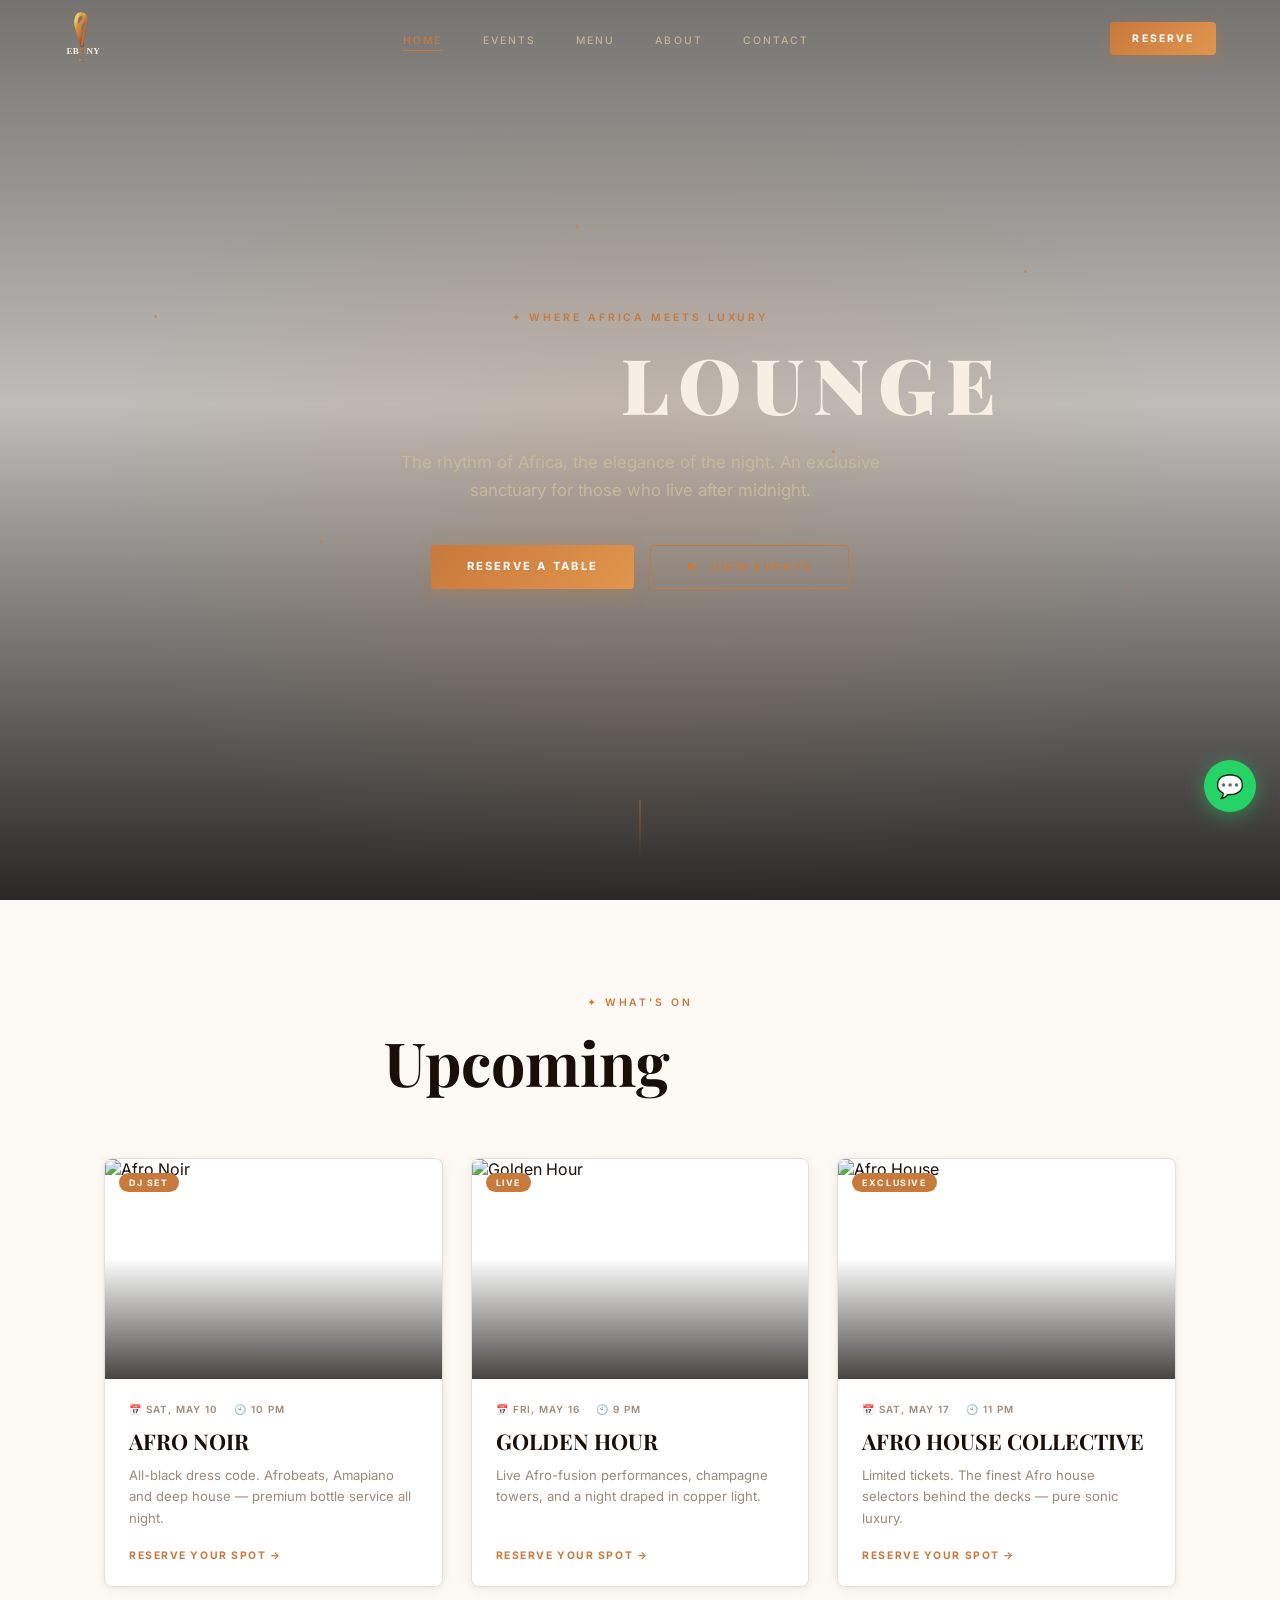
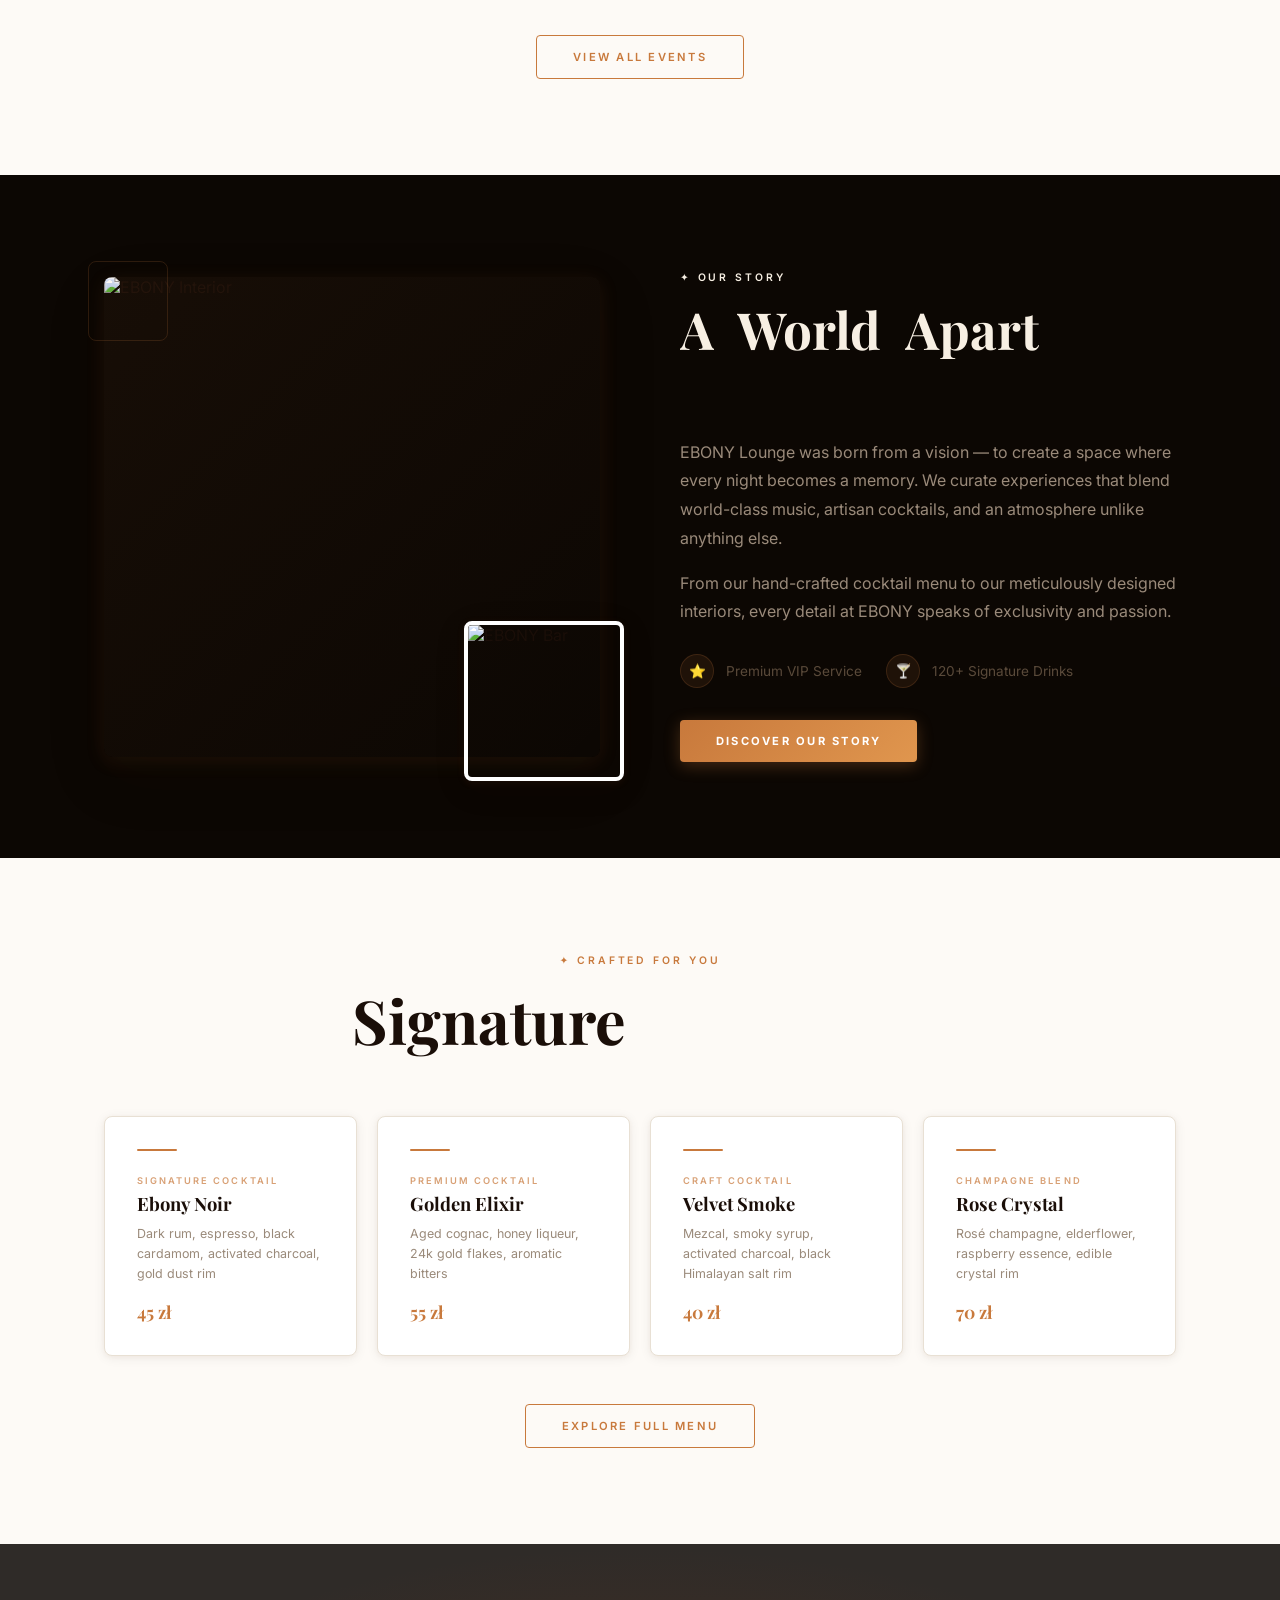
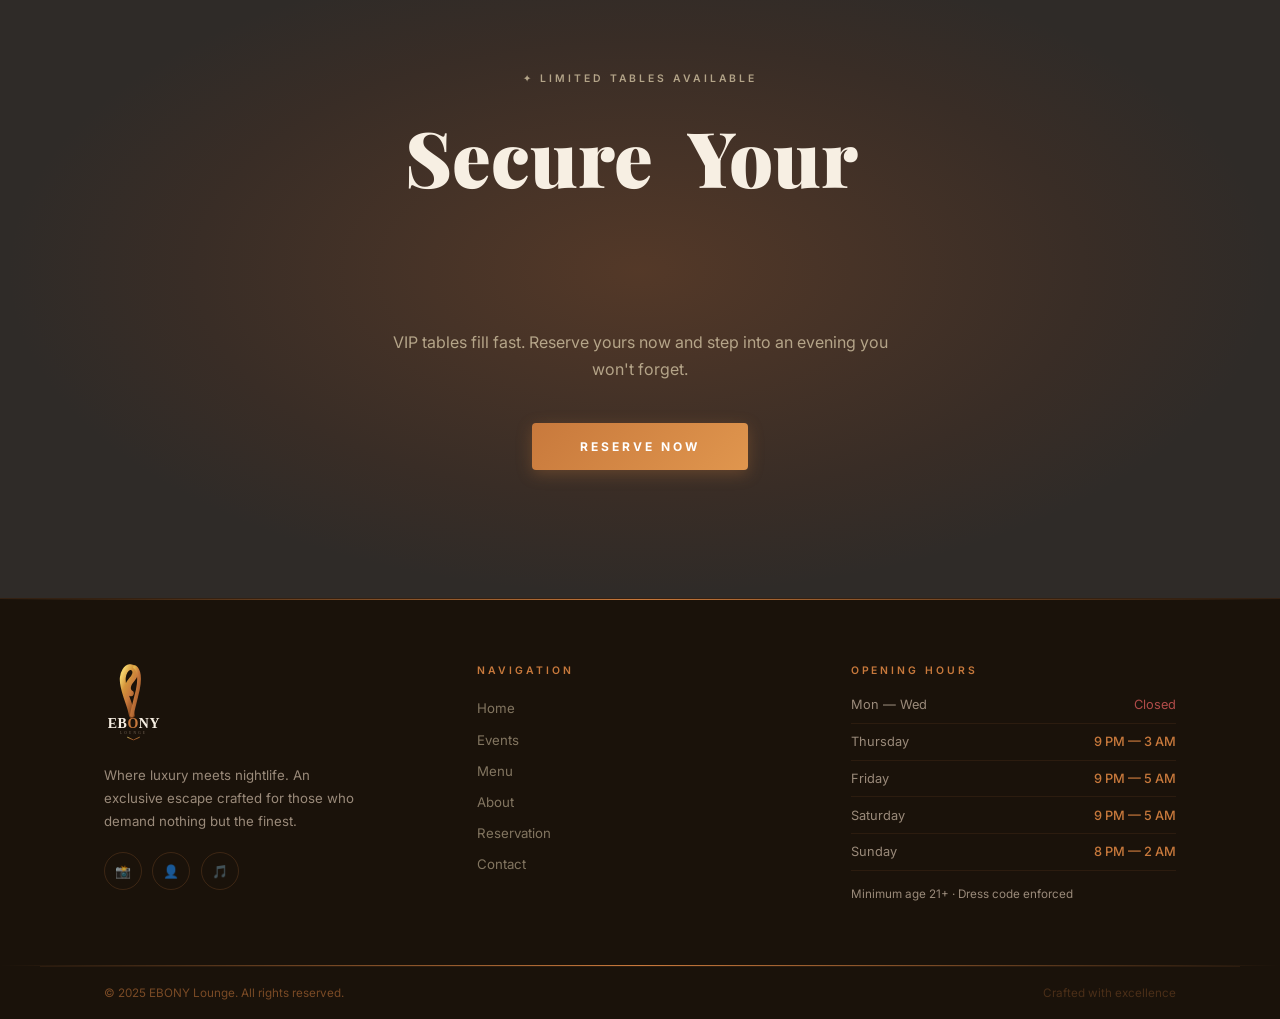
==== commit 2ed8d0aa: "Fix hero: club background photo + smaller title text Co-Authored-By: Claude Sonnet 4.6 <noreply@anth" ====
--- a/index.html
+++ b/index.html
@@ -58,7 +58,7 @@
   <div class="hero-content">
     <span class="section-label hero-label">✦ Where Africa Meets Luxury</span>
     <h1 class="hero-title">
-      WELCOME<br><span class="shimmer">TO EBONY</span>
+      <span class="shimmer">EBONY</span> LOUNGE
     </h1>
     <p class="hero-sub">The rhythm of Africa, the elegance of the night. An exclusive sanctuary for those who live after midnight.</p>
     <div class="hero-btns">
--- a/css/style.css
+++ b/css/style.css
@@ -405,16 +405,16 @@
 }
 .hero-bg {
   position: absolute; inset: 0;
-  background-image: url('https://images.unsplash.com/photo-1560840067-ddcaeb7831d2?w=1920&q=90');
+  background-image: url('https://images.unsplash.com/photo-1571266028243-e4733b0f0bb0?w=1920&q=90');
   background-size: cover;
-  background-position: center top;
+  background-position: center center;
   transition: transform 8s ease-out;
   transform: scale(1.06);
 }
 .hero-bg.loaded { transform: scale(1); }
 .hero-overlay {
   position: absolute; inset: 0;
-  background: linear-gradient(180deg, rgba(5,3,2,0.72) 0%, rgba(5,3,2,0.38) 50%, var(--black) 100%);
+  background: linear-gradient(180deg, rgba(5,3,2,0.55) 0%, rgba(5,3,2,0.25) 45%, rgba(5,3,2,0.85) 100%);
 }
 .hero-glow {
   position: absolute; inset: 0;
@@ -427,10 +427,10 @@
 }
 .hero-title {
   font-family: 'Playfair Display', serif;
-  font-size: clamp(3.5rem, 10vw, 8.5rem);
+  font-size: clamp(2.8rem, 6vw, 5.5rem);
   font-weight: 900;
-  letter-spacing: 0.07em;
-  line-height: 0.95;
+  letter-spacing: 0.12em;
+  line-height: 1.05;
   color: #F7EFE3;
   animation: fadeUp 0.8s ease both 0.4s;
   margin-bottom: 1.5rem;
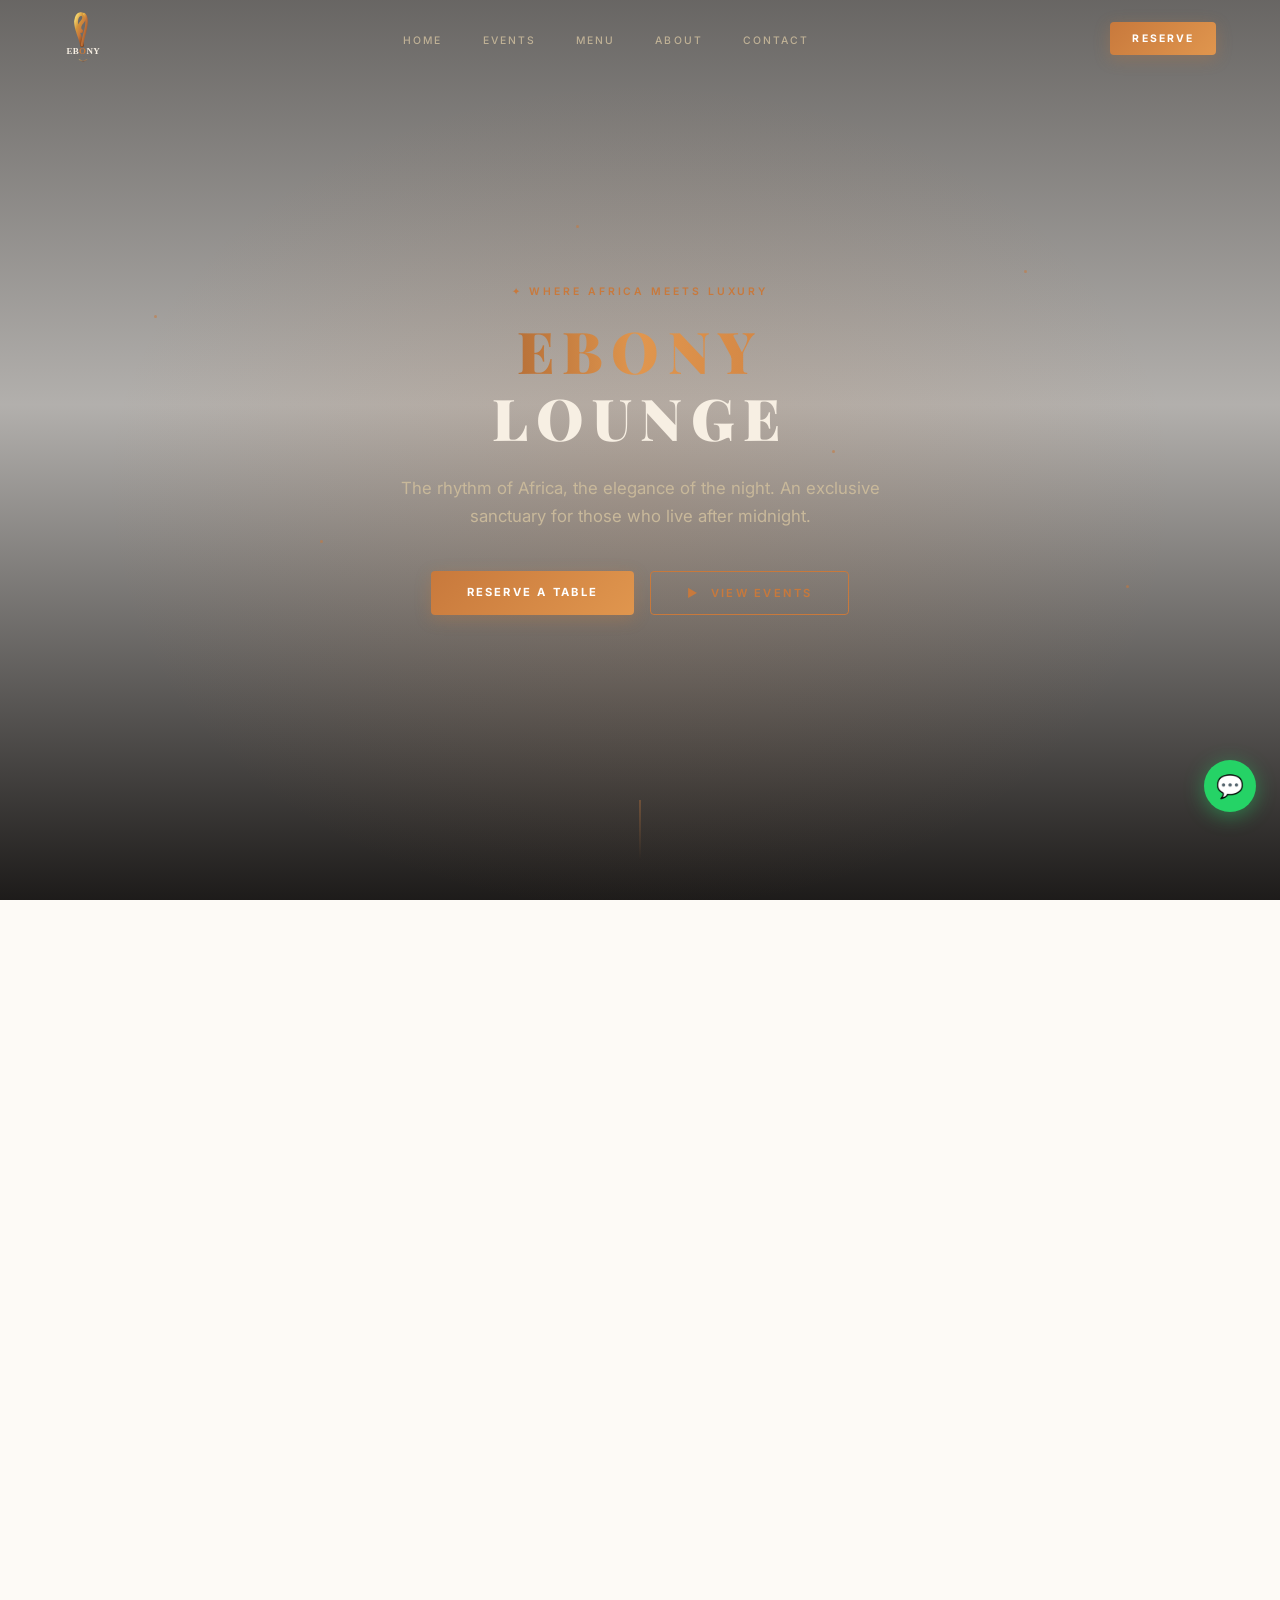
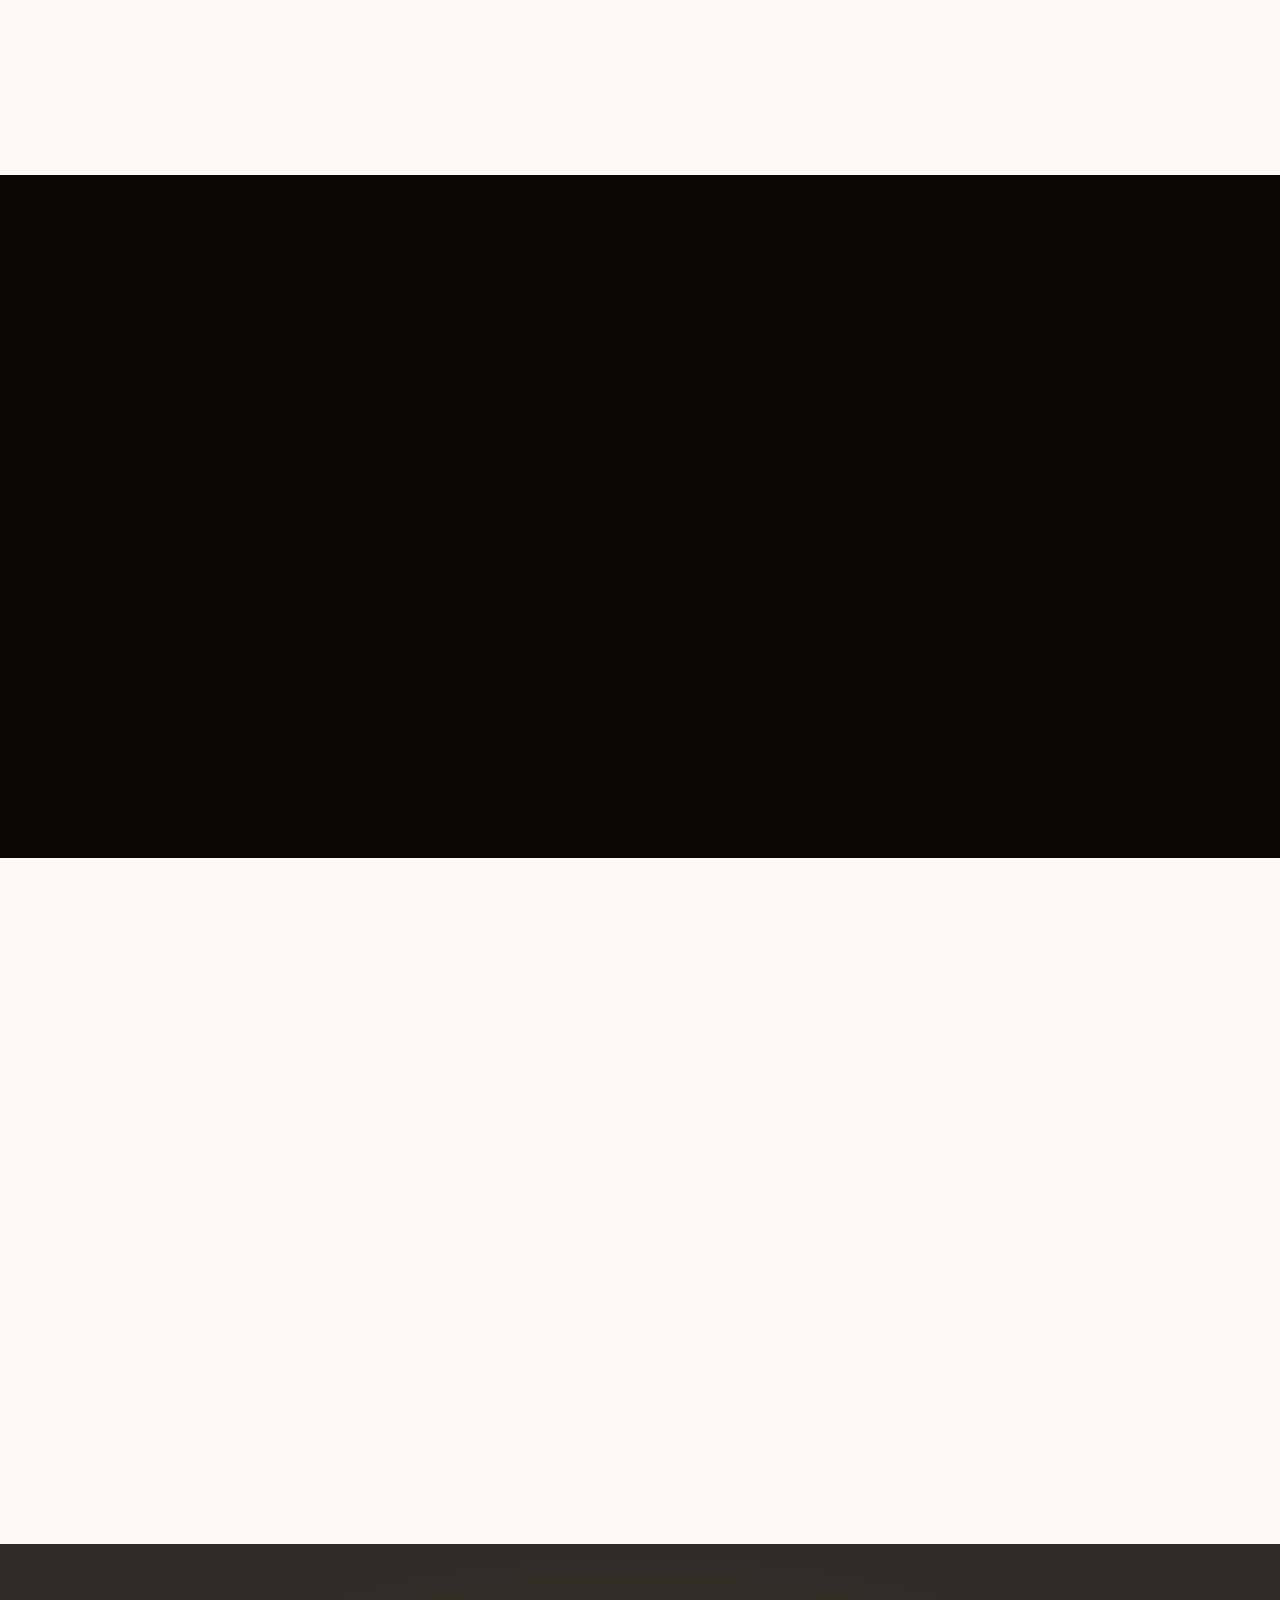
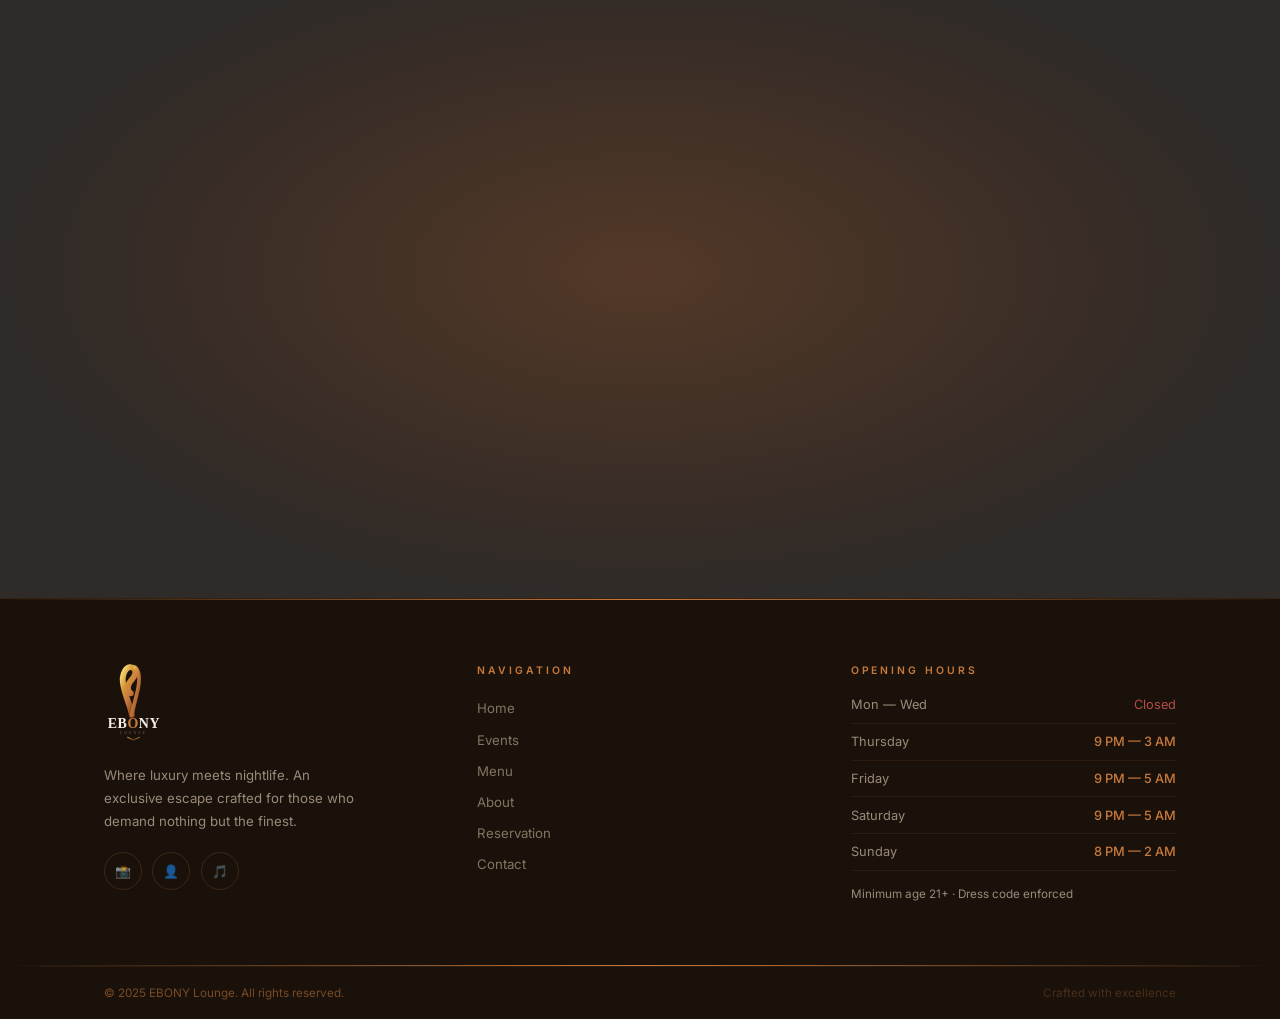
==== commit b4b49cde: "Fix hero: reliable bg image + prevent title text wrapping Co-Authored-By: Claude Sonnet 4.6 <noreply" ====
--- a/index.html
+++ b/index.html
@@ -58,7 +58,8 @@
   <div class="hero-content">
     <span class="section-label hero-label">✦ Where Africa Meets Luxury</span>
     <h1 class="hero-title">
-      <span class="shimmer">EBONY</span> LOUNGE
+      <span class="title-line shimmer">EBONY</span>
+      <span class="title-line">LOUNGE</span>
     </h1>
     <p class="hero-sub">The rhythm of Africa, the elegance of the night. An exclusive sanctuary for those who live after midnight.</p>
     <div class="hero-btns">
--- a/css/style.css
+++ b/css/style.css
@@ -405,7 +405,7 @@
 }
 .hero-bg {
   position: absolute; inset: 0;
-  background-image: url('https://images.unsplash.com/photo-1571266028243-e4733b0f0bb0?w=1920&q=90');
+  background-image: url('https://images.unsplash.com/photo-1516450360452-9312f5e86fc7?w=1920&q=90');
   background-size: cover;
   background-position: center center;
   transition: transform 8s ease-out;
@@ -414,7 +414,7 @@
 .hero-bg.loaded { transform: scale(1); }
 .hero-overlay {
   position: absolute; inset: 0;
-  background: linear-gradient(180deg, rgba(5,3,2,0.55) 0%, rgba(5,3,2,0.25) 45%, rgba(5,3,2,0.85) 100%);
+  background: linear-gradient(180deg, rgba(5,3,2,0.60) 0%, rgba(5,3,2,0.30) 45%, rgba(5,3,2,0.90) 100%);
 }
 .hero-glow {
   position: absolute; inset: 0;
@@ -427,13 +427,17 @@
 }
 .hero-title {
   font-family: 'Playfair Display', serif;
-  font-size: clamp(2.8rem, 6vw, 5.5rem);
+  font-size: clamp(2.4rem, 4.5vw, 4.2rem);
   font-weight: 900;
-  letter-spacing: 0.12em;
-  line-height: 1.05;
+  letter-spacing: 0.14em;
+  line-height: 1.15;
   color: #F7EFE3;
   animation: fadeUp 0.8s ease both 0.4s;
   margin-bottom: 1.5rem;
+}
+.hero-title .title-line {
+  display: block;
+  white-space: nowrap;
 }
 .hero-sub {
   color: #C8B89A;
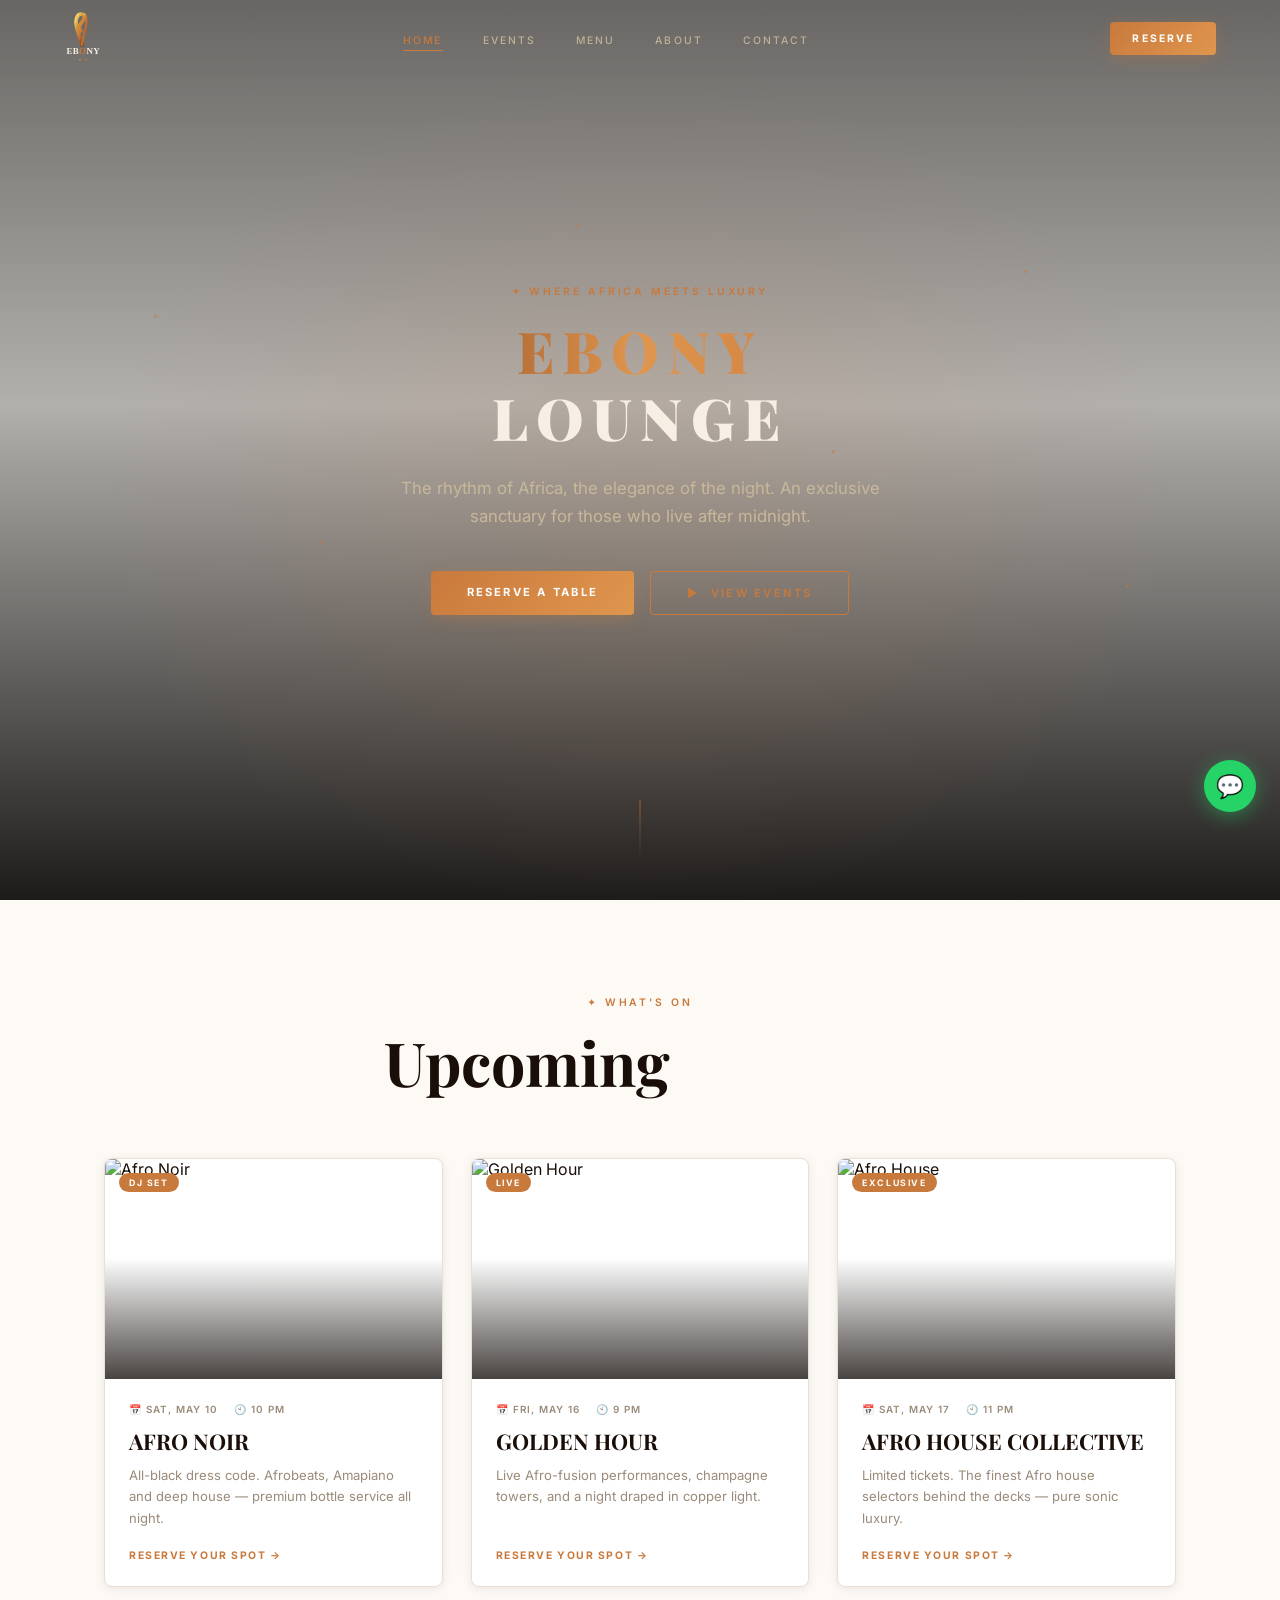
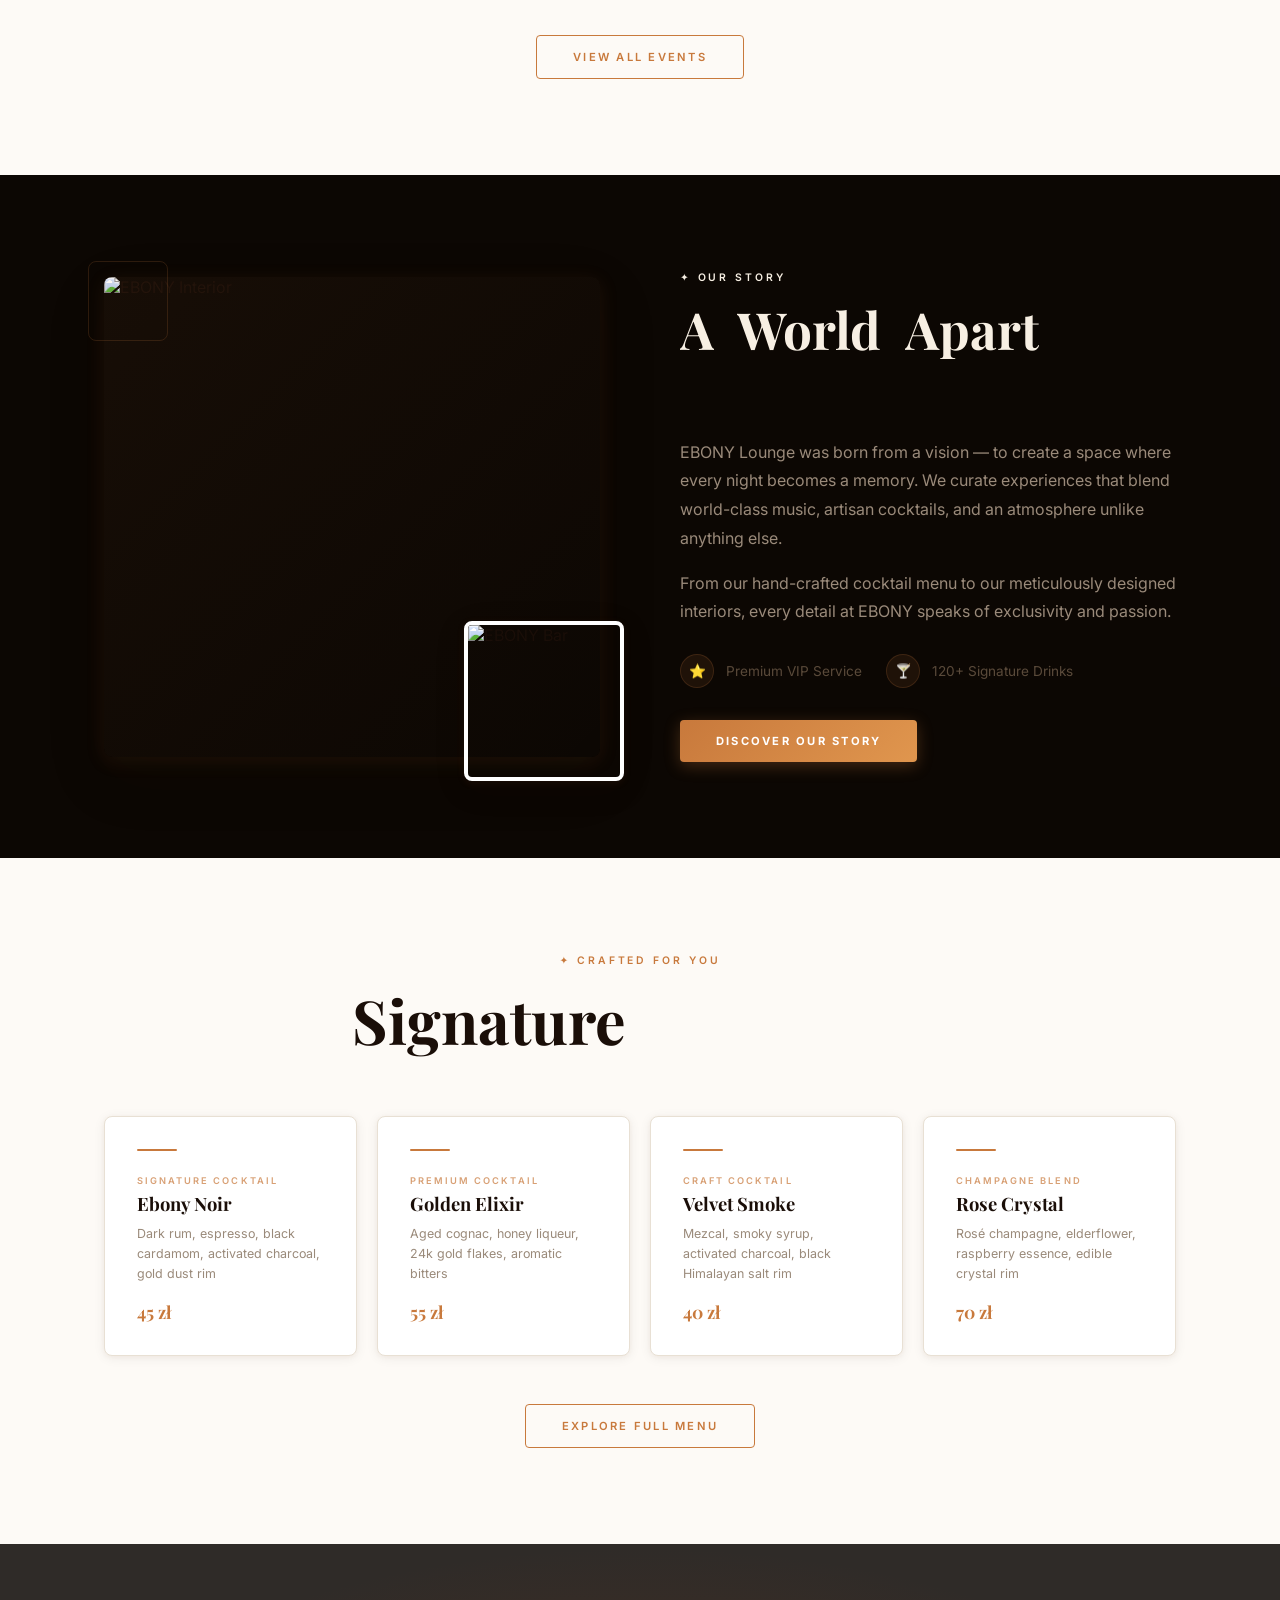
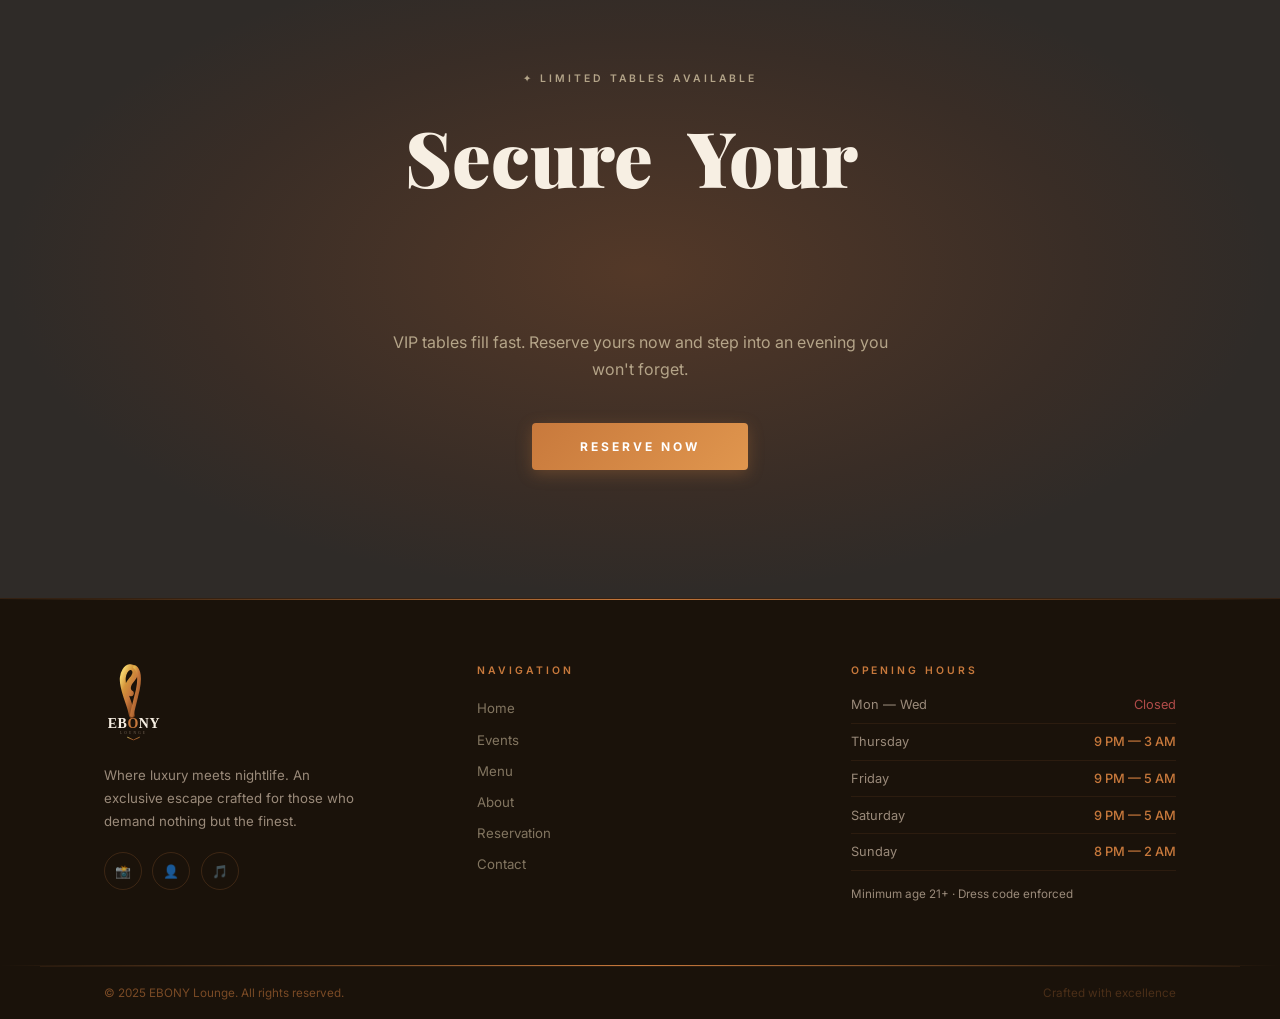
==== commit 0b7db3c7: "Split style.css and script.js into per-page files - css/base.css: shared styles (vars, navbar, foote" ====
--- a/index.html
+++ b/index.html
@@ -5,7 +5,7 @@
   <meta name="viewport" content="width=device-width, initial-scale=1.0" />
   <title>EBONY Lounge — Luxury Nightclub Experience</title>
   <meta name="description" content="Experience the finest nightlife at EBONY Lounge. Premium cocktails, exclusive events, and unforgettable nights." />
-  <link rel="stylesheet" href="css/style.css" />
+  <link rel="stylesheet" href="css/base.css" />
 </head>
 <body>
 
@@ -305,6 +305,6 @@
 <a href="https://wa.me/48221234567" class="float-wa" target="_blank" rel="noopener" aria-label="WhatsApp">💬</a>
 <button class="float-top" id="floatTop" aria-label="Back to top" onclick="window.scrollTo({top:0,behavior:'smooth'})">↑</button>
 
-<script src="js/script.js"></script>
+<script src="js/base.js"></script>
 </body>
 </html>
--- a/css/base.css
+++ b/css/base.css
@@ -0,0 +1,786 @@
+@import url('https://fonts.googleapis.com/css2?family=Playfair+Display:ital,wght@0,400;0,600;0,700;0,800;0,900;1,400&family=Inter:wght@300;400;500;600;700&family=Cormorant+Garamond:ital,wght@0,600;0,700;1,400;1,600&display=swap');
+
+:root {
+  --gold: #C8793C;
+  --gold-light: #E0964E;
+  --gold-dark: #924E24;
+  --gold-muted: rgba(200,121,60,0.10);
+  --gold-glow: rgba(200,121,60,0.25);
+  /* Dark — hero, footer, nav overlay, CTA */
+  --black: #0A0505;
+  --dark: #1A120A;
+  /* Light — content */
+  --surface: #FDFAF6;
+  --surface-2: #F5EFE8;
+  --card: #FFFFFF;
+  --border: #E8E0D4;
+  --border-gold: rgba(200,121,60,0.18);
+  /* Text */
+  --text: #1A0E08;
+  --text-soft: #5A4A3A;
+  --muted: #9A8A7A;
+  /* Shadows */
+  --shadow-sm: 0 2px 12px rgba(26,14,8,0.07), 0 1px 4px rgba(200,121,60,0.05);
+  --shadow-md: 0 8px 32px rgba(26,14,8,0.10), 0 2px 8px rgba(200,121,60,0.08);
+  --shadow-lg: 0 20px 60px rgba(26,14,8,0.13), 0 4px 20px rgba(200,121,60,0.10);
+  /* UI */
+  --radius: 8px;
+  --radius-sm: 4px;
+  --transition: all 0.35s cubic-bezier(0.25,0.1,0.25,1);
+}
+
+*,*::before,*::after { box-sizing: border-box; margin: 0; padding: 0; }
+html { scroll-behavior: smooth; }
+body {
+  background: var(--surface);
+  color: var(--text);
+  font-family: 'Inter', system-ui, sans-serif;
+  overflow-x: hidden;
+  -webkit-font-smoothing: antialiased;
+}
+
+::-webkit-scrollbar { width: 5px; }
+::-webkit-scrollbar-track { background: var(--surface-2); }
+::-webkit-scrollbar-thumb { background: var(--gold); border-radius: 3px; }
+
+/* ── TYPOGRAPHY ── */
+.gold-gradient {
+  background: linear-gradient(135deg, #C8793C 0%, #E0964E 50%, #924E24 100%);
+  -webkit-background-clip: text;
+  -webkit-text-fill-color: transparent;
+  background-clip: text;
+}
+.shimmer {
+  background: linear-gradient(90deg, #924E24 0%, #E0964E 25%, #C8793C 50%, #E0964E 75%, #924E24 100%);
+  background-size: 200% auto;
+  -webkit-background-clip: text;
+  -webkit-text-fill-color: transparent;
+  background-clip: text;
+  animation: shimmer 3s linear infinite;
+}
+@keyframes shimmer {
+  0%   { background-position: 0% center; }
+  100% { background-position: 200% center; }
+}
+.section-label {
+  font-size: 0.65rem;
+  letter-spacing: 0.28em;
+  text-transform: uppercase;
+  color: var(--gold);
+  font-weight: 600;
+}
+.gold-line {
+  height: 1px;
+  background: linear-gradient(90deg, transparent, var(--gold), transparent);
+}
+
+/* ── BUTTONS ── */
+.btn-gold {
+  display: inline-block;
+  background: linear-gradient(135deg, var(--gold), var(--gold-light));
+  color: #fff;
+  font-weight: 700;
+  font-size: 0.7rem;
+  letter-spacing: 0.2em;
+  text-transform: uppercase;
+  padding: 14px 36px;
+  border: none;
+  border-radius: var(--radius-sm);
+  cursor: pointer;
+  text-decoration: none;
+  transition: var(--transition);
+  position: relative;
+  box-shadow: 0 4px 16px rgba(200,121,60,0.30);
+}
+.btn-gold:hover {
+  box-shadow: 0 8px 32px rgba(200,121,60,0.45);
+  transform: translateY(-2px);
+  filter: brightness(1.07);
+}
+.btn-gold:active { transform: translateY(0); }
+
+.btn-outline {
+  display: inline-block;
+  border: 1.5px solid var(--gold);
+  color: var(--gold);
+  font-weight: 600;
+  font-size: 0.7rem;
+  letter-spacing: 0.2em;
+  text-transform: uppercase;
+  padding: 14px 36px;
+  border-radius: var(--radius-sm);
+  cursor: pointer;
+  text-decoration: none;
+  background: transparent;
+  transition: var(--transition);
+}
+.btn-outline:hover {
+  background: var(--gold);
+  color: #fff;
+  box-shadow: 0 6px 20px rgba(200,121,60,0.30);
+  transform: translateY(-2px);
+}
+
+/* ── LAYOUT ── */
+.container { max-width: 1200px; margin: 0 auto; padding: 0 5%; }
+.section { padding: 6rem 0; background: var(--surface); }
+.section-alt { padding: 6rem 0; background: var(--surface-2); }
+
+/* ── SECTION-DARK (photo bg + overlay) ── */
+.section-dark {
+  position: relative;
+  background-color: var(--dark);
+  background-size: cover;
+  background-position: center;
+  background-attachment: fixed;
+  overflow: hidden;
+}
+.section-dark::before {
+  content: '';
+  position: absolute;
+  inset: 0;
+  background: rgba(8, 4, 2, 0.78);
+  pointer-events: none;
+  z-index: 0;
+}
+.section-dark > .container,
+.section-dark > div {
+  position: relative;
+  z-index: 1;
+}
+/* Text in dark sections stays light */
+.section-dark h2,
+.section-dark h3,
+.section-dark p,
+.section-dark .team-name,
+.section-dark .value-card h3 {
+  color: #F7EFE3;
+}
+.section-dark .muted-override { color: rgba(247,239,227,0.65); }
+
+/* ── CARD ── */
+.card {
+  background: var(--card);
+  border: 1px solid var(--border);
+  box-shadow: var(--shadow-sm);
+  transition: var(--transition);
+}
+.card:hover {
+  border-color: var(--border-gold);
+  box-shadow: var(--shadow-md);
+  transform: translateY(-2px);
+}
+
+/* ── BACK BUTTON ── */
+.back-btn {
+  display: inline-flex;
+  align-items: center;
+  gap: 0.5rem;
+  font-size: 0.65rem;
+  letter-spacing: 0.16em;
+  text-transform: uppercase;
+  font-weight: 600;
+  color: var(--gold);
+  text-decoration: none;
+  padding: 8px 16px 8px 12px;
+  border: 1px solid var(--border-gold);
+  border-radius: 50px;
+  background: rgba(200,121,60,0.06);
+  transition: var(--transition);
+  cursor: pointer;
+}
+.back-btn:hover {
+  background: var(--gold);
+  color: #fff;
+  border-color: var(--gold);
+  box-shadow: 0 4px 14px rgba(200,121,60,0.28);
+  transform: translateX(-3px);
+}
+.back-btn-wrap {
+  padding: 1rem 5%;
+  max-width: 1200px;
+  margin: 0 auto;
+}
+.back-btn-bar {
+  background: var(--surface);
+  border-bottom: 1px solid var(--border);
+  position: sticky;
+  top: 76px;
+  z-index: 39;
+}
+
+/* ── NAVBAR ── */
+#navbar {
+  position: fixed;
+  top: 0; left: 0; right: 0;
+  z-index: 100;
+  padding: 0 5%;
+  height: 76px;
+  display: flex;
+  align-items: center;
+  justify-content: space-between;
+  transition: var(--transition);
+}
+#navbar.scrolled {
+  background: rgba(253,250,246,0.97);
+  backdrop-filter: blur(16px);
+  border-bottom: 1px solid var(--border);
+  box-shadow: 0 2px 20px rgba(26,14,8,0.07);
+}
+.nav-logo { text-decoration: none; display: flex; align-items: center; }
+.logo-img {
+  height: 52px;
+  width: auto;
+  display: block;
+  transition: opacity 0.3s;
+}
+.logo-img:hover { opacity: 0.85; }
+.logo-img-footer {
+  height: 80px;
+  width: auto;
+  display: block;
+}
+.nav-links {
+  display: flex;
+  align-items: center;
+  gap: 2.5rem;
+  list-style: none;
+}
+.nav-links a {
+  font-size: 0.65rem;
+  letter-spacing: 0.2em;
+  text-transform: uppercase;
+  font-weight: 500;
+  color: rgba(200,184,154,0.9);
+  text-decoration: none;
+  position: relative;
+  transition: color 0.3s;
+}
+#navbar.scrolled .nav-links a { color: var(--text-soft); }
+.nav-links a::after {
+  content: '';
+  position: absolute;
+  bottom: -4px; left: 0;
+  height: 1.5px; width: 0;
+  background: var(--gold);
+  transition: width 0.3s ease;
+}
+.nav-links a:hover,
+.nav-links a.active { color: var(--gold); }
+.nav-links a:hover::after,
+.nav-links a.active::after { width: 100%; }
+.nav-cta { padding: 10px 22px !important; font-size: 0.65rem !important; }
+
+.nav-toggle {
+  display: none;
+  background: none;
+  border: none;
+  cursor: pointer;
+  flex-direction: column;
+  gap: 5px;
+  padding: 4px;
+}
+.nav-toggle span {
+  display: block;
+  width: 24px; height: 1.5px;
+  background: var(--gold);
+  transition: var(--transition);
+}
+.nav-toggle.open span:nth-child(1) { transform: translateY(6.5px) rotate(45deg); }
+.nav-toggle.open span:nth-child(2) { opacity: 0; }
+.nav-toggle.open span:nth-child(3) { transform: translateY(-6.5px) rotate(-45deg); }
+
+.mobile-menu {
+  display: none;
+  position: fixed;
+  inset: 0;
+  z-index: 99;
+  background: rgba(10,5,2,0.98);
+  backdrop-filter: blur(20px);
+  flex-direction: column;
+  align-items: center;
+  justify-content: center;
+  gap: 2rem;
+}
+.mobile-menu.open { display: flex; }
+.mobile-menu a {
+  font-family: 'Playfair Display', serif;
+  font-size: 2.2rem;
+  font-weight: 700;
+  letter-spacing: 0.1em;
+  text-transform: uppercase;
+  color: #F7EFE3;
+  text-decoration: none;
+  transition: color 0.3s;
+  opacity: 0;
+  transform: translateY(20px);
+  animation: menuItemIn 0.4s forwards;
+}
+.mobile-menu a:nth-child(1) { animation-delay: 0.05s; }
+.mobile-menu a:nth-child(2) { animation-delay: 0.1s;  }
+.mobile-menu a:nth-child(3) { animation-delay: 0.15s; }
+.mobile-menu a:nth-child(4) { animation-delay: 0.2s;  }
+.mobile-menu a:nth-child(5) { animation-delay: 0.25s; }
+.mobile-menu a:nth-child(6) { animation-delay: 0.3s;  }
+.mobile-menu a:hover { color: var(--gold); }
+@keyframes menuItemIn {
+  to { opacity: 1; transform: translateY(0); }
+}
+
+/* ── FOOTER ── */
+footer { background: var(--dark); border-top: 1px solid rgba(200,121,60,0.15); }
+.footer-grid {
+  display: grid;
+  grid-template-columns: repeat(3, 1fr);
+  gap: 3rem;
+  padding: 4rem 5%;
+  max-width: 1200px;
+  margin: 0 auto;
+}
+.footer-bottom {
+  max-width: 1200px;
+  margin: 0 auto;
+  padding: 1.2rem 5%;
+  display: flex;
+  justify-content: space-between;
+  align-items: center;
+  gap: 1rem;
+  font-size: 0.73rem;
+  color: rgba(200,121,60,0.55);
+  border-top: 1px solid rgba(200,121,60,0.10);
+}
+.social-row { display: flex; gap: 0.65rem; margin-top: 1.25rem; }
+.social-btn {
+  width: 38px; height: 38px;
+  border-radius: 50%;
+  border: 1px solid rgba(200,121,60,0.2);
+  display: flex; align-items: center; justify-content: center;
+  color: rgba(200,121,60,0.7);
+  text-decoration: none;
+  font-size: 0.8rem;
+  transition: var(--transition);
+}
+.social-btn:hover { border-color: var(--gold); color: var(--gold); background: rgba(200,121,60,0.08); }
+.footer-nav { list-style: none; }
+.footer-nav li { margin-bottom: 0.7rem; }
+.footer-nav a { color: rgba(200,184,154,0.6); font-size: 0.83rem; text-decoration: none; transition: color 0.3s; }
+.footer-nav a:hover { color: var(--gold); }
+.hours-list { list-style: none; }
+.hours-list li {
+  display: flex; justify-content: space-between;
+  font-size: 0.8rem;
+  padding-bottom: 0.65rem;
+  border-bottom: 1px solid rgba(200,121,60,0.10);
+  margin-bottom: 0.65rem;
+  gap: 1rem;
+}
+.closed { color: rgba(239,100,100,0.7); }
+.open-hours { color: var(--gold); font-weight: 500; }
+
+/* ── REVEAL ANIMATIONS ── */
+.reveal {
+  opacity: 0;
+  transform: translateY(36px);
+  transition: opacity 0.75s cubic-bezier(0.25,0.1,0.25,1), transform 0.75s cubic-bezier(0.25,0.1,0.25,1);
+}
+.reveal.from-left  { transform: translateX(-36px); }
+.reveal.from-right { transform: translateX(36px); }
+.reveal.delay-1 { transition-delay: 0.1s; }
+.reveal.delay-2 { transition-delay: 0.2s; }
+.reveal.delay-3 { transition-delay: 0.3s; }
+.reveal.delay-4 { transition-delay: 0.4s; }
+.reveal.visible { opacity: 1; transform: none; }
+
+/* ── HERO (stays dark + immersive) ── */
+.hero {
+  position: relative;
+  height: 100vh;
+  min-height: 680px;
+  display: flex;
+  align-items: center;
+  justify-content: center;
+  overflow: hidden;
+  text-align: center;
+}
+.hero-bg {
+  position: absolute; inset: 0;
+  background-image: url('https://images.unsplash.com/photo-1516450360452-9312f5e86fc7?w=1920&q=90');
+  background-size: cover;
+  background-position: center center;
+  transition: transform 8s ease-out;
+  transform: scale(1.06);
+}
+.hero-bg.loaded { transform: scale(1); }
+.hero-overlay {
+  position: absolute; inset: 0;
+  background: linear-gradient(180deg, rgba(5,3,2,0.60) 0%, rgba(5,3,2,0.30) 45%, rgba(5,3,2,0.90) 100%);
+}
+.hero-glow {
+  position: absolute; inset: 0;
+  background: radial-gradient(ellipse at 50% 55%, rgba(200,121,60,0.12) 0%, transparent 60%);
+}
+.hero-content { position: relative; z-index: 2; padding: 0 5%; max-width: 1000px; }
+.hero-label {
+  animation: fadeUp 0.7s ease both 0.2s;
+  display: block; margin-bottom: 1.2rem;
+}
+.hero-title {
+  font-family: 'Playfair Display', serif;
+  font-size: clamp(2.4rem, 4.5vw, 4.2rem);
+  font-weight: 900;
+  letter-spacing: 0.14em;
+  line-height: 1.15;
+  color: #F7EFE3;
+  animation: fadeUp 0.8s ease both 0.4s;
+  margin-bottom: 1.5rem;
+}
+.hero-title .title-line {
+  display: block;
+  white-space: nowrap;
+}
+.hero-sub {
+  color: #C8B89A;
+  font-size: 1.05rem;
+  max-width: 480px;
+  margin: 0 auto 2.5rem;
+  line-height: 1.7;
+  animation: fadeUp 0.7s ease both 0.6s;
+}
+.hero-btns {
+  display: flex;
+  gap: 1rem;
+  justify-content: center;
+  flex-wrap: wrap;
+  animation: fadeUp 0.7s ease both 0.75s;
+}
+.hero-scroll {
+  position: absolute;
+  bottom: 2.5rem; left: 50%;
+  transform: translateX(-50%);
+  z-index: 2;
+}
+.scroll-line {
+  width: 1px; height: 60px;
+  background: linear-gradient(180deg, rgba(200,121,60,0.7), transparent);
+  margin: 0 auto;
+  animation: scrollPulse 2s ease-in-out infinite;
+}
+@keyframes scrollPulse {
+  0%,100% { opacity: 0.5; }
+  50% { opacity: 1; }
+}
+.particles { position: absolute; inset: 0; z-index: 1; pointer-events: none; }
+.particle {
+  position: absolute;
+  width: 3px; height: 3px;
+  border-radius: 50%;
+  background: rgba(200,121,60,0.55);
+  animation: particleFloat var(--dur, 7s) ease-in-out infinite;
+  animation-delay: var(--delay, 0s);
+}
+@keyframes particleFloat {
+  0%,100% { transform: translateY(0) scale(1); opacity: 0.25; }
+  50%      { transform: translateY(-28px) scale(1.4); opacity: 0.85; }
+}
+@keyframes fadeUp {
+  from { opacity: 0; transform: translateY(28px); }
+  to   { opacity: 1; transform: translateY(0); }
+}
+
+/* ── TEXT ANIMATIONS ── */
+.split-words { overflow: hidden; }
+.split-words .word {
+  display: inline-block;
+  overflow: hidden;
+  vertical-align: bottom;
+  margin-right: 0.22em;
+}
+.split-words .word-inner {
+  display: inline-block;
+  transform: translateY(110%);
+  transition: transform 0.72s cubic-bezier(0.22,1,0.36,1);
+}
+.split-words .word-inner.reveal-word { transform: translateY(0); }
+
+/* ── PAGE TITLE ── */
+.page-title {
+  font-family: 'Playfair Display', serif;
+  font-size: clamp(3rem, 8vw, 6.5rem);
+  font-weight: 900;
+  color: #F7EFE3;
+  letter-spacing: 0.05em;
+  line-height: 1;
+  margin-top: 0.75rem;
+  opacity: 0;
+  transform: translateY(20px);
+  animation: fadeUp 0.9s cubic-bezier(0.22,1,0.36,1) both 0.5s;
+}
+
+/* ── STATS BAR ── */
+.stats-bar { background: var(--surface-2); border-top: 1px solid var(--border); border-bottom: 1px solid var(--border); }
+.stats-grid {
+  display: grid;
+  grid-template-columns: repeat(4, 1fr);
+  max-width: 1200px;
+  margin: 0 auto;
+  padding: 2.5rem 5%;
+  gap: 1rem;
+}
+.stat-item { text-align: center; }
+.stat-value {
+  font-family: 'Playfair Display', serif;
+  font-size: 2.5rem;
+  font-weight: 700;
+  line-height: 1;
+  margin-bottom: 0.3rem;
+}
+.stat-label { font-size: 0.6rem; letter-spacing: 0.22em; text-transform: uppercase; color: var(--muted); }
+
+/* ── EVENTS (shared: index + events page) ── */
+.events-grid { display: grid; grid-template-columns: repeat(3, 1fr); gap: 1.75rem; }
+.event-card {
+  border-radius: var(--radius);
+  overflow: hidden;
+  display: flex;
+  flex-direction: column;
+  background: var(--card);
+  border: 1px solid var(--border);
+  box-shadow: var(--shadow-sm);
+  transition: var(--transition);
+}
+.event-card:hover {
+  box-shadow: var(--shadow-lg);
+  transform: translateY(-4px);
+  border-color: var(--border-gold);
+}
+.event-card-img { position: relative; height: 220px; overflow: hidden; flex-shrink: 0; }
+.event-card-img img { width: 100%; height: 100%; object-fit: cover; transition: transform 0.7s ease; }
+.event-card:hover .event-card-img img { transform: scale(1.08); }
+.event-img-overlay {
+  position: absolute; inset: 0;
+  background: linear-gradient(to top, rgba(10,5,2,0.75) 0%, transparent 55%);
+}
+.event-tag {
+  position: absolute;
+  top: 14px; left: 14px;
+  font-size: 0.55rem; font-weight: 700;
+  letter-spacing: 0.18em; text-transform: uppercase;
+  background: var(--gold); color: #fff;
+  padding: 4px 10px;
+  border-radius: 50px;
+}
+.event-featured-tag {
+  position: absolute;
+  top: 14px; right: 14px;
+  font-size: 0.52rem; font-weight: 700;
+  letter-spacing: 0.15em; text-transform: uppercase;
+  background: rgba(255,255,255,0.92); color: var(--gold-dark);
+  padding: 4px 10px;
+  border-radius: 50px;
+}
+.event-body { padding: 1.5rem; flex: 1; display: flex; flex-direction: column; }
+.event-meta {
+  display: flex; gap: 1rem;
+  font-size: 0.62rem; color: var(--muted);
+  font-weight: 600; letter-spacing: 0.10em;
+  margin-bottom: 0.75rem;
+}
+.event-title {
+  font-family: 'Playfair Display', serif;
+  font-size: 1.35rem; font-weight: 700;
+  color: var(--text); margin-bottom: 0.6rem;
+  transition: color 0.3s;
+}
+.event-card:hover .event-title { color: var(--gold); }
+.event-desc { font-size: 0.82rem; color: var(--muted); line-height: 1.65; flex: 1; margin-bottom: 1.2rem; }
+.event-footer {
+  display: flex; align-items: center;
+  justify-content: space-between;
+  padding-top: 1rem;
+  border-top: 1px solid var(--border);
+}
+.event-price { font-family: 'Playfair Display', serif; font-size: 1.1rem; font-weight: 700; color: var(--gold); }
+.arrow-link {
+  font-size: 0.65rem; letter-spacing: 0.15em;
+  text-transform: uppercase; font-weight: 700;
+  color: var(--gold); text-decoration: none;
+  display: inline-flex; align-items: center; gap: 0.4rem;
+  transition: gap 0.3s;
+}
+.arrow-link:hover { gap: 0.8rem; }
+
+/* ── ABOUT SPLIT (shared: index + about page) ── */
+.about-split { display: grid; grid-template-columns: 1fr 1fr; gap: 5rem; align-items: center; }
+.about-img-wrap { position: relative; }
+.about-img-main { position: relative; height: 480px; overflow: hidden; border-radius: var(--radius); box-shadow: var(--shadow-lg); }
+.about-img-main img { width: 100%; height: 100%; object-fit: cover; }
+.about-img-overlay { position: absolute; inset: 0; background: linear-gradient(135deg, rgba(200,121,60,0.06), transparent); }
+.about-img-thumb {
+  position: absolute; bottom: -24px; right: -24px;
+  width: 160px; height: 160px;
+  border-radius: var(--radius); overflow: hidden;
+  border: 4px solid var(--card);
+  box-shadow: var(--shadow-md);
+}
+.about-img-thumb img { width: 100%; height: 100%; object-fit: cover; }
+.about-corner {
+  position: absolute; top: -16px; left: -16px;
+  width: 80px; height: 80px;
+  border: 1.5px solid var(--border-gold);
+  border-radius: var(--radius);
+}
+.about-perks { display: flex; gap: 1.5rem; flex-wrap: wrap; margin: 1.5rem 0 2rem; }
+.perk-item {
+  display: flex; align-items: center;
+  gap: 0.75rem; font-size: 0.85rem; color: var(--text-soft);
+}
+.perk-icon {
+  width: 34px; height: 34px; border-radius: 50%;
+  background: var(--gold-muted);
+  border: 1px solid var(--border-gold);
+  display: flex; align-items: center; justify-content: center;
+}
+
+/* ── MENU PREVIEW (index homepage) ── */
+.menu-grid { display: grid; grid-template-columns: repeat(4, 1fr); gap: 1.25rem; }
+.menu-item {
+  background: var(--card);
+  border: 1px solid var(--border);
+  border-radius: var(--radius);
+  padding: 2rem;
+  transition: var(--transition);
+  box-shadow: var(--shadow-sm);
+}
+.menu-item:hover {
+  border-color: var(--border-gold);
+  box-shadow: var(--shadow-md);
+  transform: translateY(-3px);
+}
+.menu-item-line { width: 2.5rem; height: 2px; background: var(--gold); margin-bottom: 1.5rem; border-radius: 2px; transition: width 0.5s; }
+.menu-item:hover .menu-item-line { width: 4rem; }
+.menu-cat { font-size: 0.58rem; letter-spacing: 0.22em; text-transform: uppercase; color: var(--gold); font-weight: 600; margin-bottom: 0.3rem; opacity: 0.7; }
+.menu-name { font-family: 'Playfair Display', serif; font-size: 1.15rem; font-weight: 700; color: var(--text); margin-bottom: 0.5rem; transition: color 0.3s; }
+.menu-item:hover .menu-name { color: var(--gold); }
+.menu-desc { font-size: 0.78rem; color: var(--muted); line-height: 1.6; margin-bottom: 1rem; }
+.menu-price { font-family: 'Playfair Display', serif; font-size: 1.1rem; font-weight: 700; color: var(--gold); }
+
+/* ── CTA BANNER (stays dark) ── */
+.cta-banner { position: relative; padding: 8rem 5%; text-align: center; overflow: hidden; }
+.cta-bg { position: absolute; inset: 0; background-image: url('https://images.unsplash.com/photo-1493225457124-a3eb161ffa5f?w=1920&q=80'); background-size: cover; background-position: center; }
+.cta-overlay { position: absolute; inset: 0; background: rgba(8,4,2,0.84); }
+.cta-glow { position: absolute; inset: 0; background: radial-gradient(ellipse at 50% 50%, rgba(200,100,40,0.24) 0%, rgba(140,60,20,0.10) 50%, transparent 70%); }
+.cta-content { position: relative; z-index: 2; max-width: 700px; margin: 0 auto; }
+.cta-content h2 { color: #F7EFE3 !important; }
+.cta-content p  { color: rgba(200,184,154,0.85) !important; }
+
+/* ── PAGE HERO (stays dark) ── */
+.page-hero {
+  position: relative;
+  padding: 10rem 5% 5rem;
+  display: flex; align-items: center; justify-content: center;
+  text-align: center; overflow: hidden; min-height: 360px;
+}
+.page-hero-bg { position: absolute; inset: 0; background-size: cover; background-position: center; }
+.page-hero-overlay { position: absolute; inset: 0; background: rgba(5,3,2,0.80); }
+.page-hero-glow { position: absolute; inset: 0; background: radial-gradient(ellipse at 50% 60%, rgba(200,121,60,0.10) 0%, transparent 60%); }
+.page-hero-content { position: relative; z-index: 2; }
+.page-hero .section-label { color: var(--gold); }
+
+/* ── FILTER BAR ── */
+.filter-bar {
+  position: sticky; top: 76px; z-index: 40;
+  background: var(--surface);
+  border-bottom: 1px solid var(--border);
+  padding: 0.85rem 5%;
+  display: flex; gap: 0.5rem; overflow-x: auto;
+  box-shadow: 0 2px 12px rgba(26,14,8,0.05);
+}
+.filter-btn {
+  padding: 8px 20px; font-size: 0.62rem;
+  letter-spacing: 0.16em; text-transform: uppercase; font-weight: 600;
+  background: var(--card); border: 1px solid var(--border);
+  color: var(--muted); cursor: pointer;
+  border-radius: 50px; white-space: nowrap;
+  transition: var(--transition);
+  box-shadow: var(--shadow-sm);
+}
+.filter-btn:hover { border-color: var(--gold); color: var(--gold); }
+.filter-btn.active { background: var(--gold); border-color: var(--gold); color: #fff; box-shadow: 0 4px 14px rgba(200,121,60,0.30); }
+
+/* ── FORMS (shared: reservation + contact) ── */
+.form-group { margin-bottom: 1.25rem; }
+.form-label {
+  display: block; font-size: 0.6rem; letter-spacing: 0.22em;
+  text-transform: uppercase; color: var(--muted);
+  font-weight: 600; margin-bottom: 0.5rem;
+}
+.form-input, .form-select, .form-textarea {
+  width: 100%;
+  background: var(--card);
+  border: 1.5px solid var(--border);
+  color: var(--text); padding: 13px 16px;
+  font-size: 0.9rem; font-family: 'Inter', sans-serif;
+  border-radius: var(--radius);
+  transition: border-color 0.3s, box-shadow 0.3s;
+  -webkit-appearance: none; appearance: none;
+}
+.form-input:focus, .form-select:focus, .form-textarea:focus {
+  outline: none; border-color: var(--gold);
+  box-shadow: 0 0 0 3px rgba(200,121,60,0.10);
+}
+.form-input::placeholder, .form-textarea::placeholder { color: var(--muted); }
+.form-input.error, .form-select.error, .form-textarea.error { border-color: rgba(239,68,68,0.5); }
+.form-error { font-size: 0.72rem; color: rgba(220,50,50,0.8); margin-top: 4px; display: none; }
+.form-error.show { display: block; }
+.form-textarea { resize: none; }
+.form-grid-2 { display: grid; grid-template-columns: 1fr 1fr; gap: 1rem; }
+
+/* ── FLOATING BUTTONS ── */
+.float-wa {
+  position: fixed; bottom: 88px; right: 24px; z-index: 90;
+  width: 52px; height: 52px; border-radius: 50%;
+  background: #25D366; color: #fff;
+  display: flex; align-items: center; justify-content: center;
+  font-size: 1.4rem; text-decoration: none;
+  box-shadow: 0 4px 20px rgba(37,211,102,0.45);
+  transition: var(--transition);
+  animation: fadeUp 0.6s ease both 1.5s;
+}
+.float-wa:hover { transform: scale(1.12); box-shadow: 0 8px 28px rgba(37,211,102,0.55); }
+
+.float-top {
+  position: fixed; bottom: 24px; right: 24px; z-index: 90;
+  width: 46px; height: 46px; border-radius: 50%;
+  background: var(--gold); color: #fff;
+  display: flex; align-items: center; justify-content: center;
+  font-size: 1rem; text-decoration: none; cursor: pointer;
+  box-shadow: 0 4px 16px rgba(200,121,60,0.40);
+  transition: var(--transition);
+  opacity: 0; pointer-events: none;
+}
+.float-top.visible { opacity: 1; pointer-events: all; }
+.float-top:hover { transform: translateY(-3px) scale(1.08); box-shadow: 0 8px 24px rgba(200,121,60,0.50); }
+
+/* ── HIDDEN UTIL ── */
+.hidden { display: none !important; }
+
+/* ── RESPONSIVE ── */
+@media (max-width: 1024px) {
+  .events-grid       { grid-template-columns: repeat(2,1fr); }
+  .menu-grid         { grid-template-columns: repeat(2,1fr); }
+  .footer-grid       { grid-template-columns: 1fr 1fr; }
+  .about-split       { grid-template-columns: 1fr; }
+  .about-img-wrap    { display: none; }
+}
+@media (max-width: 768px) {
+  .nav-links, .nav-cta-wrap { display: none; }
+  .nav-toggle        { display: flex; }
+  .events-grid       { grid-template-columns: 1fr; }
+  .stats-grid        { grid-template-columns: repeat(2,1fr); }
+  .menu-grid         { grid-template-columns: 1fr; gap: 1rem; }
+  .form-grid-2       { grid-template-columns: 1fr; }
+  .footer-grid       { grid-template-columns: 1fr; }
+  .footer-bottom     { flex-direction: column; text-align: center; }
+  .hero-btns         { flex-direction: column; align-items: center; }
+  .back-btn-bar      { top: 76px; }
+}
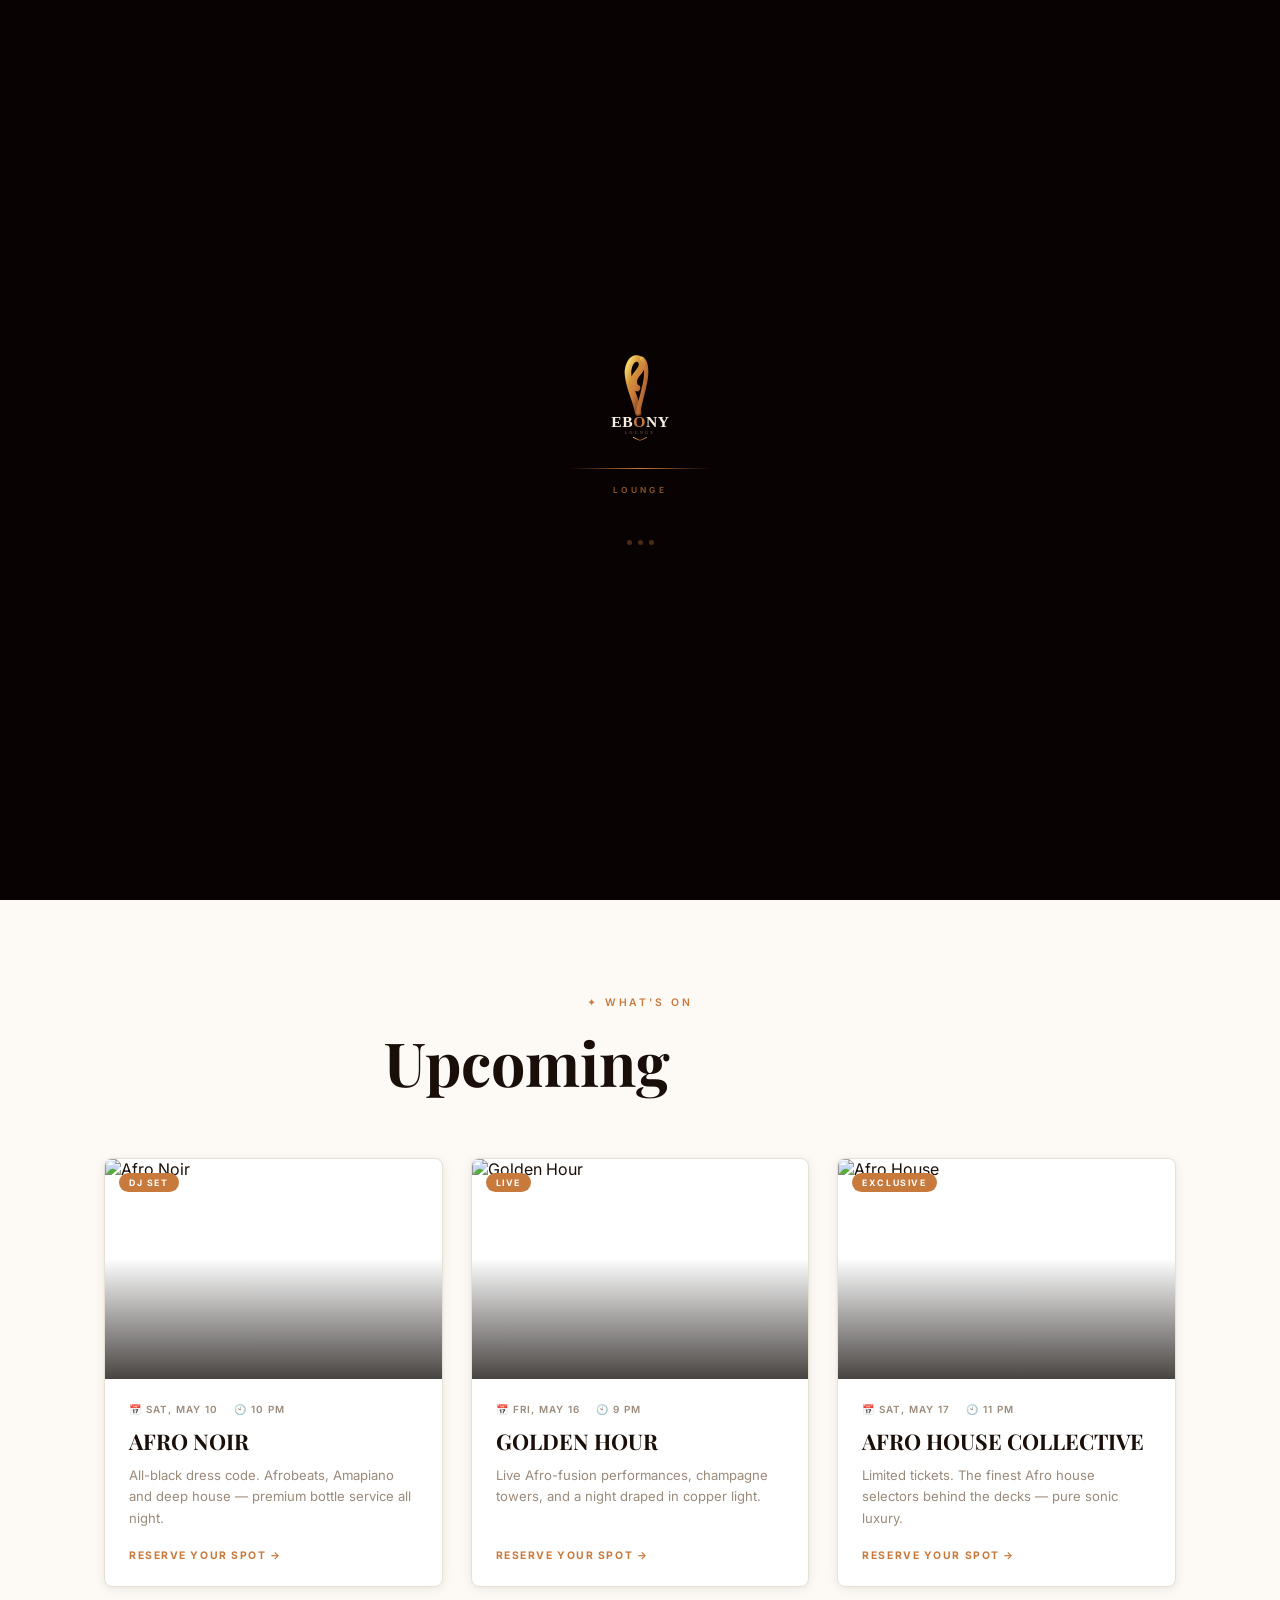
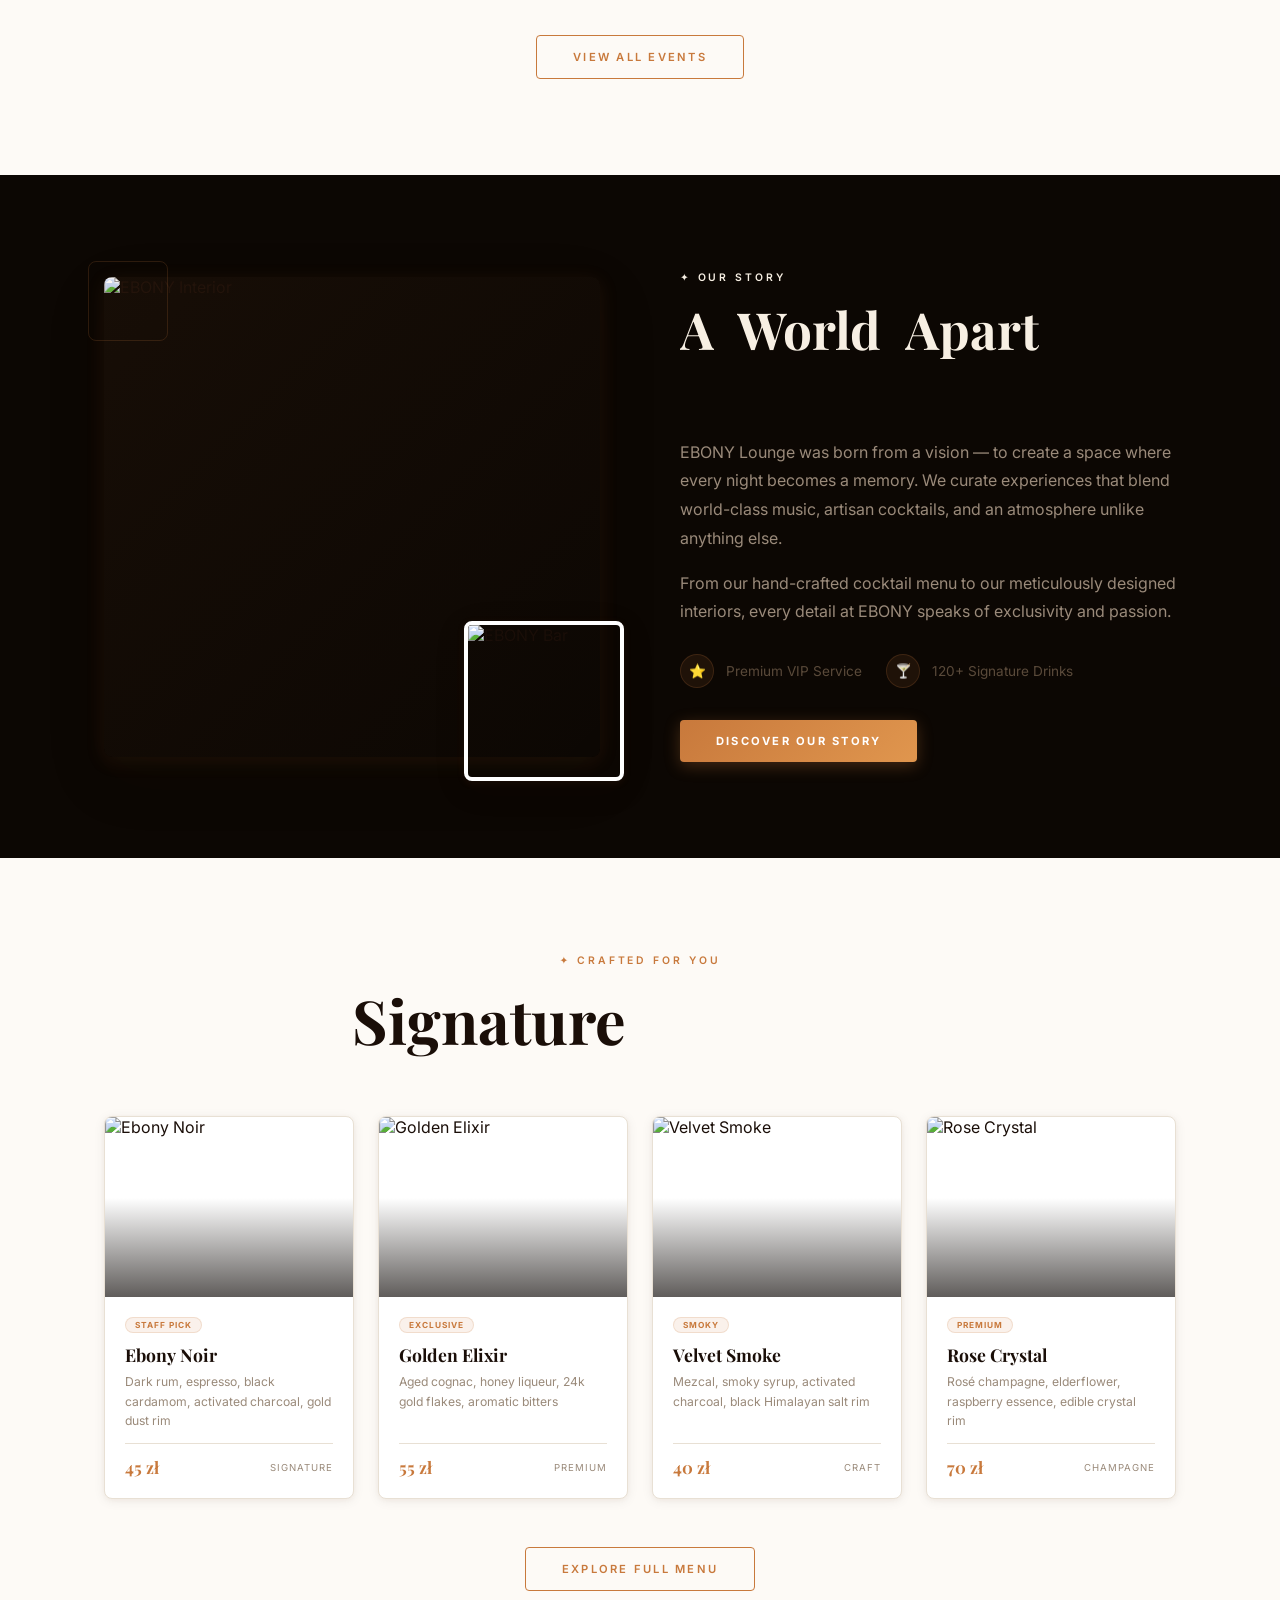
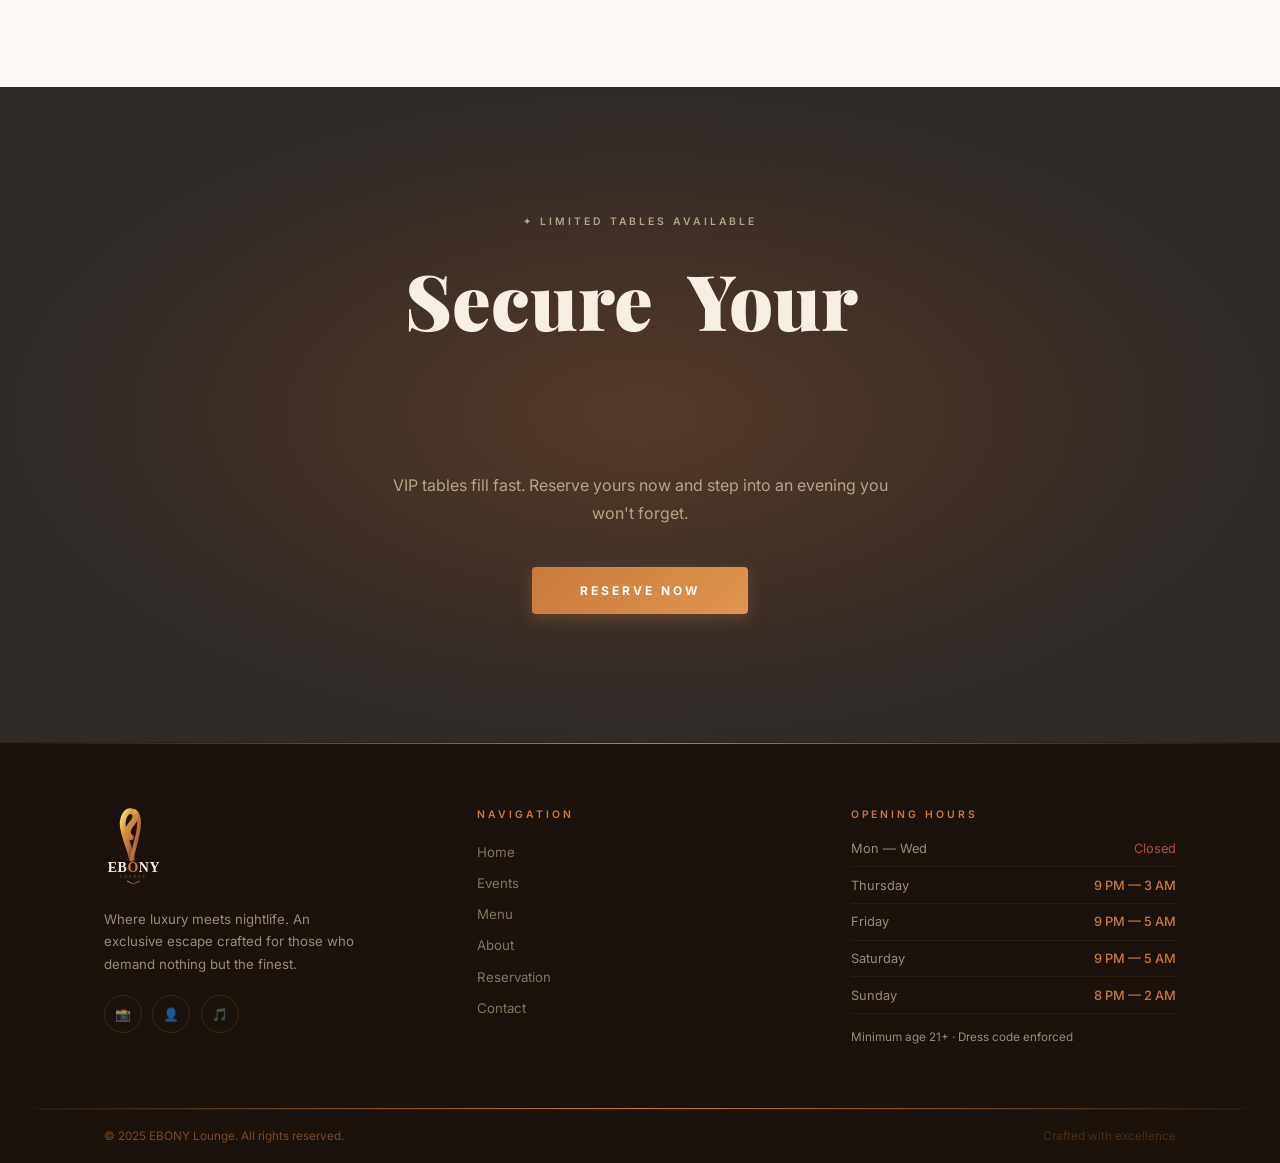
==== commit 0ad363b7: "Homepage: image cards for cocktails, centered section headings - Replaced text-only .menu-grid cockt" ====
--- a/index.html
+++ b/index.html
@@ -77,7 +77,7 @@
   <div class="container">
     <div class="reveal" style="text-align:center;margin-bottom:3.5rem;">
       <p class="section-label" style="margin-bottom:0.75rem;">✦ What's On</p>
-      <h2 style="font-family:'Playfair Display',serif;font-size:clamp(2.2rem,5vw,3.8rem);font-weight:700;color:var(--text);">
+      <h2 style="font-family:'Playfair Display',serif;font-size:clamp(2.2rem,5vw,3.8rem);font-weight:700;color:var(--text);text-align:center;">
         Upcoming <span class="gold-gradient">Events</span>
       </h2>
     </div>
@@ -193,40 +193,77 @@
   <div class="container">
     <div class="reveal" style="text-align:center;margin-bottom:3.5rem;">
       <p class="section-label" style="margin-bottom:0.75rem;">✦ Crafted for You</p>
-      <h2 style="font-family:'Playfair Display',serif;font-size:clamp(2.2rem,5vw,3.8rem);font-weight:700;color:var(--text);">
+      <h2 style="font-family:'Playfair Display',serif;font-size:clamp(2.2rem,5vw,3.8rem);font-weight:700;color:var(--text);text-align:center;">
         Signature <span class="gold-gradient">Cocktails</span>
       </h2>
     </div>
 
-    <div class="menu-grid reveal">
-      <div class="menu-item">
-        <div class="menu-item-line"></div>
-        <div class="menu-cat">Signature Cocktail</div>
-        <div class="menu-name">Ebony Noir</div>
-        <div class="menu-desc">Dark rum, espresso, black cardamom, activated charcoal, gold dust rim</div>
-        <div class="menu-price">45 zł</div>
-      </div>
-      <div class="menu-item">
-        <div class="menu-item-line"></div>
-        <div class="menu-cat">Premium Cocktail</div>
-        <div class="menu-name">Golden Elixir</div>
-        <div class="menu-desc">Aged cognac, honey liqueur, 24k gold flakes, aromatic bitters</div>
-        <div class="menu-price">55 zł</div>
-      </div>
-      <div class="menu-item">
-        <div class="menu-item-line"></div>
-        <div class="menu-cat">Craft Cocktail</div>
-        <div class="menu-name">Velvet Smoke</div>
-        <div class="menu-desc">Mezcal, smoky syrup, activated charcoal, black Himalayan salt rim</div>
-        <div class="menu-price">40 zł</div>
-      </div>
-      <div class="menu-item">
-        <div class="menu-item-line"></div>
-        <div class="menu-cat">Champagne Blend</div>
-        <div class="menu-name">Rose Crystal</div>
-        <div class="menu-desc">Rosé champagne, elderflower, raspberry essence, edible crystal rim</div>
-        <div class="menu-price">70 zł</div>
-      </div>
+    <div class="menu-cards-grid cols-4">
+
+      <div class="menu-card card reveal">
+        <div class="menu-card-img">
+          <img src="https://images.unsplash.com/photo-1514362545857-3bc16c4c7d1b?w=600&q=80" alt="Ebony Noir" loading="lazy" />
+          <div class="menu-card-img-overlay"></div>
+        </div>
+        <div class="menu-card-body">
+          <div class="menu-tags"><span class="menu-tag">Staff Pick</span></div>
+          <div class="menu-card-name">Ebony Noir</div>
+          <div class="menu-card-desc">Dark rum, espresso, black cardamom, activated charcoal, gold dust rim</div>
+          <div class="menu-card-footer">
+            <span class="menu-card-price">45 zł</span>
+            <span class="menu-card-cat">Signature</span>
+          </div>
+        </div>
+      </div>
+
+      <div class="menu-card card reveal delay-1">
+        <div class="menu-card-img">
+          <img src="https://images.unsplash.com/photo-1551538827-9c037cb4f32a?w=600&q=80" alt="Golden Elixir" loading="lazy" />
+          <div class="menu-card-img-overlay"></div>
+        </div>
+        <div class="menu-card-body">
+          <div class="menu-tags"><span class="menu-tag">Exclusive</span></div>
+          <div class="menu-card-name">Golden Elixir</div>
+          <div class="menu-card-desc">Aged cognac, honey liqueur, 24k gold flakes, aromatic bitters</div>
+          <div class="menu-card-footer">
+            <span class="menu-card-price">55 zł</span>
+            <span class="menu-card-cat">Premium</span>
+          </div>
+        </div>
+      </div>
+
+      <div class="menu-card card reveal delay-2">
+        <div class="menu-card-img">
+          <img src="https://images.unsplash.com/photo-1562599838-8cc871c241a5?w=600&q=80" alt="Velvet Smoke" loading="lazy" />
+          <div class="menu-card-img-overlay"></div>
+        </div>
+        <div class="menu-card-body">
+          <div class="menu-tags"><span class="menu-tag">Smoky</span></div>
+          <div class="menu-card-name">Velvet Smoke</div>
+          <div class="menu-card-desc">Mezcal, smoky syrup, activated charcoal, black Himalayan salt rim</div>
+          <div class="menu-card-footer">
+            <span class="menu-card-price">40 zł</span>
+            <span class="menu-card-cat">Craft</span>
+          </div>
+        </div>
+      </div>
+
+      <div class="menu-card card reveal delay-3">
+        <div class="menu-card-img">
+          <img src="https://images.unsplash.com/photo-1504674900247-0877df9cc836?w=600&q=80" alt="Rose Crystal" loading="lazy" />
+          <div class="menu-card-img-overlay"></div>
+        </div>
+        <div class="menu-card-body">
+          <div class="menu-tags"><span class="menu-tag">Premium</span></div>
+          <div class="menu-card-name">Rose Crystal</div>
+          <div class="menu-card-desc">Rosé champagne, elderflower, raspberry essence, edible crystal rim</div>
+          <div class="menu-card-footer">
+            <span class="menu-card-price">70 zł</span>
+            <span class="menu-card-cat">Champagne</span>
+          </div>
+        </div>
+      </div>
+
     </div>
 
     <div class="reveal" style="text-align:center;margin-top:3rem;">
--- a/css/base.css
+++ b/css/base.css
@@ -207,6 +207,7 @@
   position: sticky;
   top: 76px;
   z-index: 39;
+  margin-top: 76px; /* offset for fixed navbar — prevents dark hero showing above the bar */
 }
 
 /* ── NAVBAR ── */
@@ -407,10 +408,9 @@
   background-image: url('https://images.unsplash.com/photo-1516450360452-9312f5e86fc7?w=1920&q=90');
   background-size: cover;
   background-position: center center;
-  transition: transform 8s ease-out;
-  transform: scale(1.06);
-}
-.hero-bg.loaded { transform: scale(1); }
+  transform: none !important;
+  transition: none !important;
+}
 .hero-overlay {
   position: absolute; inset: 0;
   background: linear-gradient(180deg, rgba(5,3,2,0.60) 0%, rgba(5,3,2,0.30) 45%, rgba(5,3,2,0.90) 100%);
@@ -641,28 +641,50 @@
   display: flex; align-items: center; justify-content: center;
 }
 
-/* ── MENU PREVIEW (index homepage) ── */
-.menu-grid { display: grid; grid-template-columns: repeat(4, 1fr); gap: 1.25rem; }
-.menu-item {
+/* ── MENU CARDS (shared: index preview + full menu page) ── */
+.menu-cards-grid { display: grid; grid-template-columns: repeat(3, 1fr); gap: 1.5rem; }
+.menu-cards-grid.cols-4 { grid-template-columns: repeat(4, 1fr); }
+.menu-card {
+  border-radius: var(--radius);
+  overflow: hidden;
+  display: flex;
+  flex-direction: column;
   background: var(--card);
   border: 1px solid var(--border);
-  border-radius: var(--radius);
-  padding: 2rem;
-  transition: var(--transition);
   box-shadow: var(--shadow-sm);
-}
-.menu-item:hover {
+  transition: var(--transition);
+}
+.menu-card:hover {
+  box-shadow: var(--shadow-lg);
+  transform: translateY(-4px);
   border-color: var(--border-gold);
-  box-shadow: var(--shadow-md);
-  transform: translateY(-3px);
-}
-.menu-item-line { width: 2.5rem; height: 2px; background: var(--gold); margin-bottom: 1.5rem; border-radius: 2px; transition: width 0.5s; }
-.menu-item:hover .menu-item-line { width: 4rem; }
-.menu-cat { font-size: 0.58rem; letter-spacing: 0.22em; text-transform: uppercase; color: var(--gold); font-weight: 600; margin-bottom: 0.3rem; opacity: 0.7; }
-.menu-name { font-family: 'Playfair Display', serif; font-size: 1.15rem; font-weight: 700; color: var(--text); margin-bottom: 0.5rem; transition: color 0.3s; }
-.menu-item:hover .menu-name { color: var(--gold); }
-.menu-desc { font-size: 0.78rem; color: var(--muted); line-height: 1.6; margin-bottom: 1rem; }
-.menu-price { font-family: 'Playfair Display', serif; font-size: 1.1rem; font-weight: 700; color: var(--gold); }
+}
+.menu-card-img { position: relative; height: 180px; overflow: hidden; flex-shrink: 0; }
+.menu-card-img img { width: 100%; height: 100%; object-fit: cover; transition: transform 0.7s ease; }
+.menu-card:hover .menu-card-img img { transform: scale(1.1) brightness(1.05); }
+.menu-card-img-overlay { position: absolute; inset: 0; background: linear-gradient(to top, rgba(10,5,2,0.65) 0%, transparent 55%); }
+.menu-card-body { padding: 1.25rem; flex: 1; display: flex; flex-direction: column; }
+.menu-tags { display: flex; flex-wrap: wrap; gap: 0.4rem; margin-bottom: 0.6rem; }
+.menu-tag {
+  font-size: 0.52rem; font-weight: 700; letter-spacing: 0.12em;
+  text-transform: uppercase; color: var(--gold);
+  background: var(--gold-muted);
+  border: 1px solid var(--border-gold); padding: 2px 9px;
+  border-radius: 50px;
+}
+.menu-card-name {
+  font-family: 'Playfair Display', serif;
+  font-size: 1.1rem; font-weight: 700; color: var(--text);
+  margin-bottom: 0.4rem; transition: color 0.3s;
+}
+.menu-card:hover .menu-card-name { color: var(--gold); }
+.menu-card-desc { font-size: 0.76rem; color: var(--muted); line-height: 1.6; flex: 1; margin-bottom: 0.8rem; }
+.menu-card-footer {
+  display: flex; align-items: center; justify-content: space-between;
+  padding-top: 0.75rem; border-top: 1px solid var(--border);
+}
+.menu-card-price { font-family: 'Playfair Display', serif; font-size: 1.05rem; font-weight: 700; color: var(--gold); }
+.menu-card-cat { font-size: 0.6rem; letter-spacing: 0.1em; text-transform: uppercase; color: var(--muted); }
 
 /* ── CTA BANNER (stays dark) ── */
 .cta-banner { position: relative; padding: 8rem 5%; text-align: center; overflow: hidden; }
@@ -761,26 +783,105 @@
 .float-top.visible { opacity: 1; pointer-events: all; }
 .float-top:hover { transform: translateY(-3px) scale(1.08); box-shadow: 0 8px 24px rgba(200,121,60,0.50); }
 
+/* ── PAGE PRELOADER ── */
+#preloader {
+  position: fixed;
+  inset: 0;
+  z-index: 9999;
+  background: #080302;
+  display: flex;
+  align-items: center;
+  justify-content: center;
+  flex-direction: column;
+  transition: opacity 0.9s ease, visibility 0.9s ease;
+}
+#preloader.hide {
+  opacity: 0;
+  visibility: hidden;
+  pointer-events: none;
+}
+.preloader-inner {
+  display: flex;
+  flex-direction: column;
+  align-items: center;
+  gap: 0;
+}
+.preloader-logo {
+  height: 90px;
+  width: auto;
+  display: block;
+  opacity: 0;
+  transform: scale(0.82) translateY(12px);
+  animation: preloaderLogoIn 0.9s cubic-bezier(0.22,1,0.36,1) forwards 0.15s;
+}
+@keyframes preloaderLogoIn {
+  to { opacity: 1; transform: scale(1) translateY(0); }
+}
+.preloader-bar {
+  width: 0;
+  height: 1.5px;
+  background: linear-gradient(90deg, transparent, var(--gold), transparent);
+  margin-top: 1.4rem;
+  animation: preloaderBarGrow 0.8s ease forwards 0.85s;
+}
+@keyframes preloaderBarGrow {
+  to { width: 140px; }
+}
+.preloader-label {
+  font-size: 0.52rem;
+  letter-spacing: 0.42em;
+  text-transform: uppercase;
+  color: rgba(200,121,60,0.7);
+  font-family: 'Inter', sans-serif;
+  font-weight: 600;
+  margin-top: 1rem;
+  opacity: 0;
+  animation: preloaderLabelIn 0.6s ease forwards 1.25s;
+}
+@keyframes preloaderLabelIn {
+  to { opacity: 1; }
+}
+.preloader-dots {
+  display: flex;
+  gap: 6px;
+  margin-top: 2.8rem;
+}
+.preloader-dots span {
+  width: 5px;
+  height: 5px;
+  border-radius: 50%;
+  background: rgba(200,121,60,0.35);
+  animation: preloaderDot 1.2s ease-in-out infinite;
+}
+.preloader-dots span:nth-child(2) { animation-delay: 0.2s; }
+.preloader-dots span:nth-child(3) { animation-delay: 0.4s; }
+@keyframes preloaderDot {
+  0%, 100% { opacity: 0.25; transform: scale(1); }
+  50%       { opacity: 1;    transform: scale(1.4); background: rgba(200,121,60,0.85); }
+}
+
 /* ── HIDDEN UTIL ── */
 .hidden { display: none !important; }
 
 /* ── RESPONSIVE ── */
 @media (max-width: 1024px) {
-  .events-grid       { grid-template-columns: repeat(2,1fr); }
-  .menu-grid         { grid-template-columns: repeat(2,1fr); }
-  .footer-grid       { grid-template-columns: 1fr 1fr; }
-  .about-split       { grid-template-columns: 1fr; }
-  .about-img-wrap    { display: none; }
+  .events-grid              { grid-template-columns: repeat(2,1fr); }
+  .menu-cards-grid          { grid-template-columns: repeat(2,1fr); }
+  .menu-cards-grid.cols-4   { grid-template-columns: repeat(2,1fr); }
+  .footer-grid              { grid-template-columns: 1fr 1fr; }
+  .about-split              { grid-template-columns: 1fr; }
+  .about-img-wrap           { display: none; }
 }
 @media (max-width: 768px) {
   .nav-links, .nav-cta-wrap { display: none; }
-  .nav-toggle        { display: flex; }
-  .events-grid       { grid-template-columns: 1fr; }
-  .stats-grid        { grid-template-columns: repeat(2,1fr); }
-  .menu-grid         { grid-template-columns: 1fr; gap: 1rem; }
-  .form-grid-2       { grid-template-columns: 1fr; }
-  .footer-grid       { grid-template-columns: 1fr; }
-  .footer-bottom     { flex-direction: column; text-align: center; }
-  .hero-btns         { flex-direction: column; align-items: center; }
-  .back-btn-bar      { top: 76px; }
-}
+  .nav-toggle               { display: flex; }
+  .events-grid              { grid-template-columns: 1fr; }
+  .stats-grid               { grid-template-columns: repeat(2,1fr); }
+  .menu-cards-grid          { grid-template-columns: 1fr; }
+  .menu-cards-grid.cols-4   { grid-template-columns: 1fr; }
+  .form-grid-2              { grid-template-columns: 1fr; }
+  .footer-grid              { grid-template-columns: 1fr; }
+  .footer-bottom            { flex-direction: column; text-align: center; }
+  .hero-btns                { flex-direction: column; align-items: center; }
+  .back-btn-bar             { top: 76px; }
+}
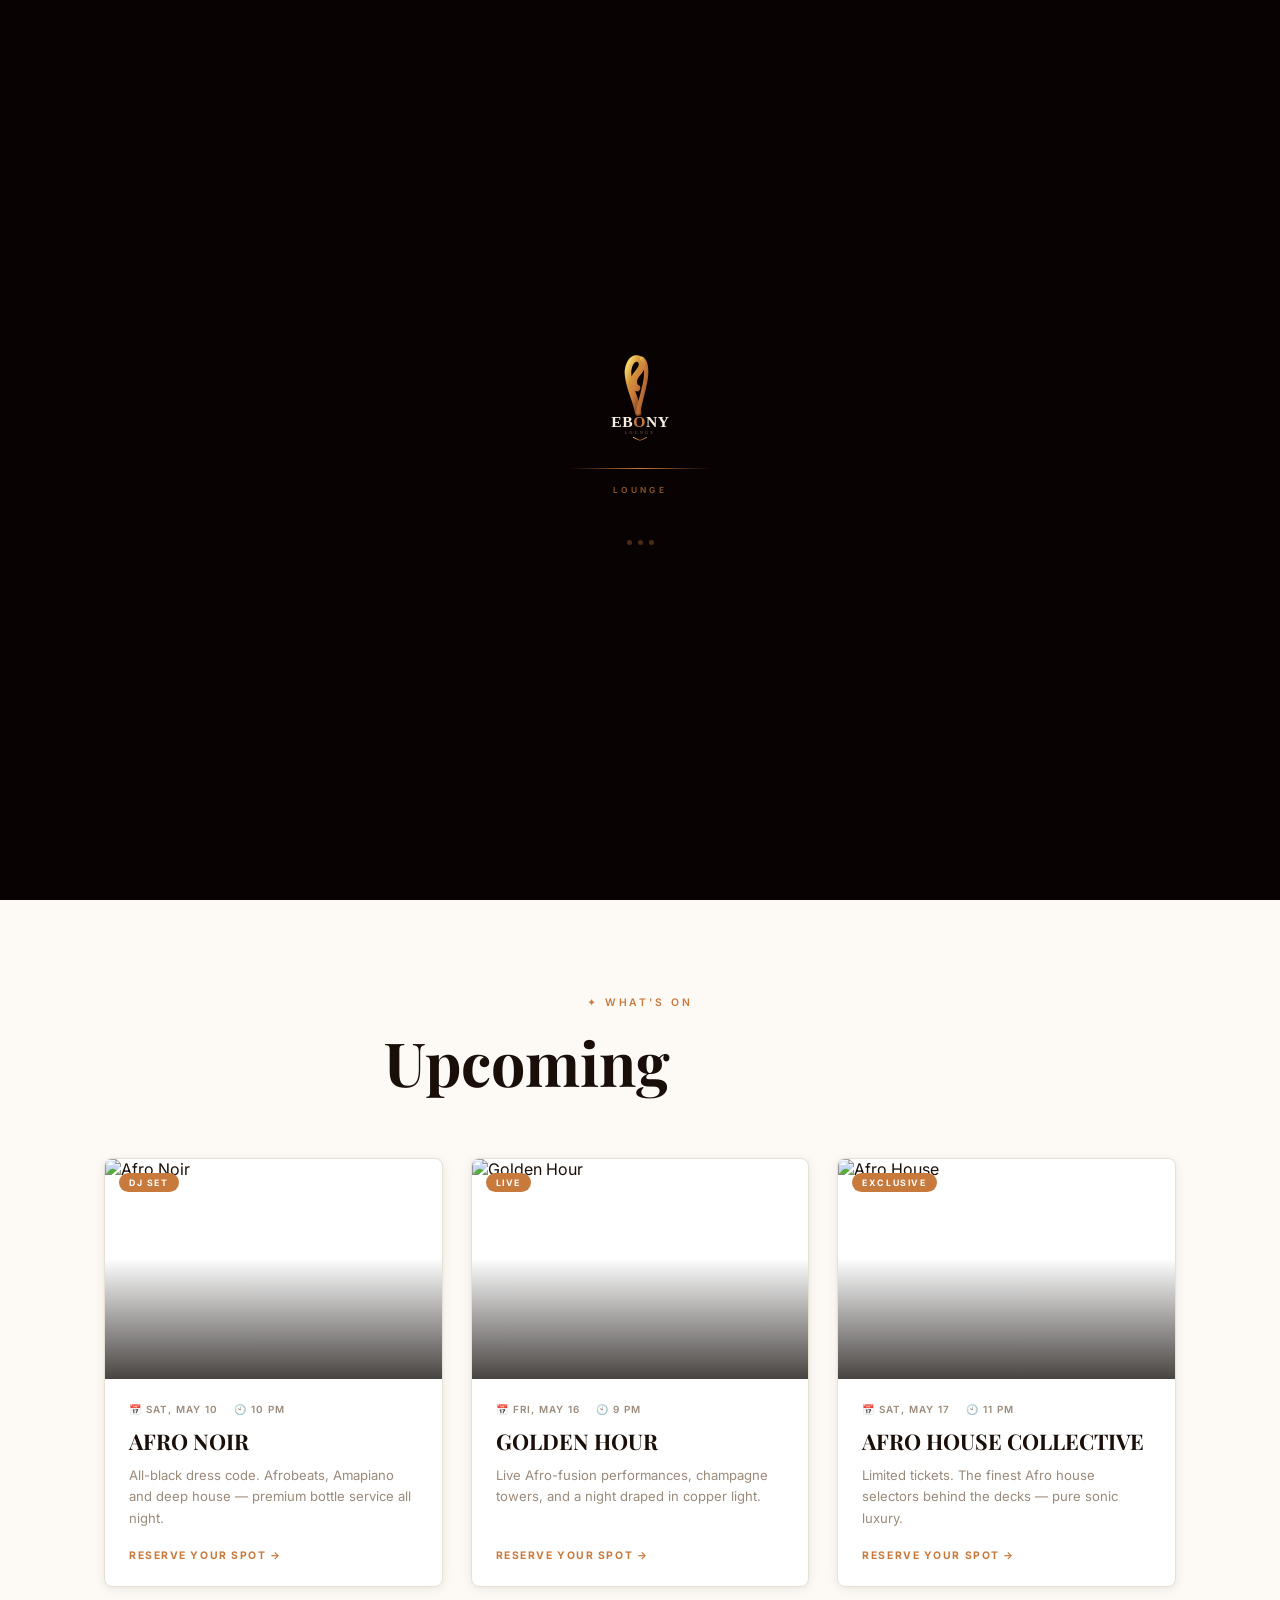
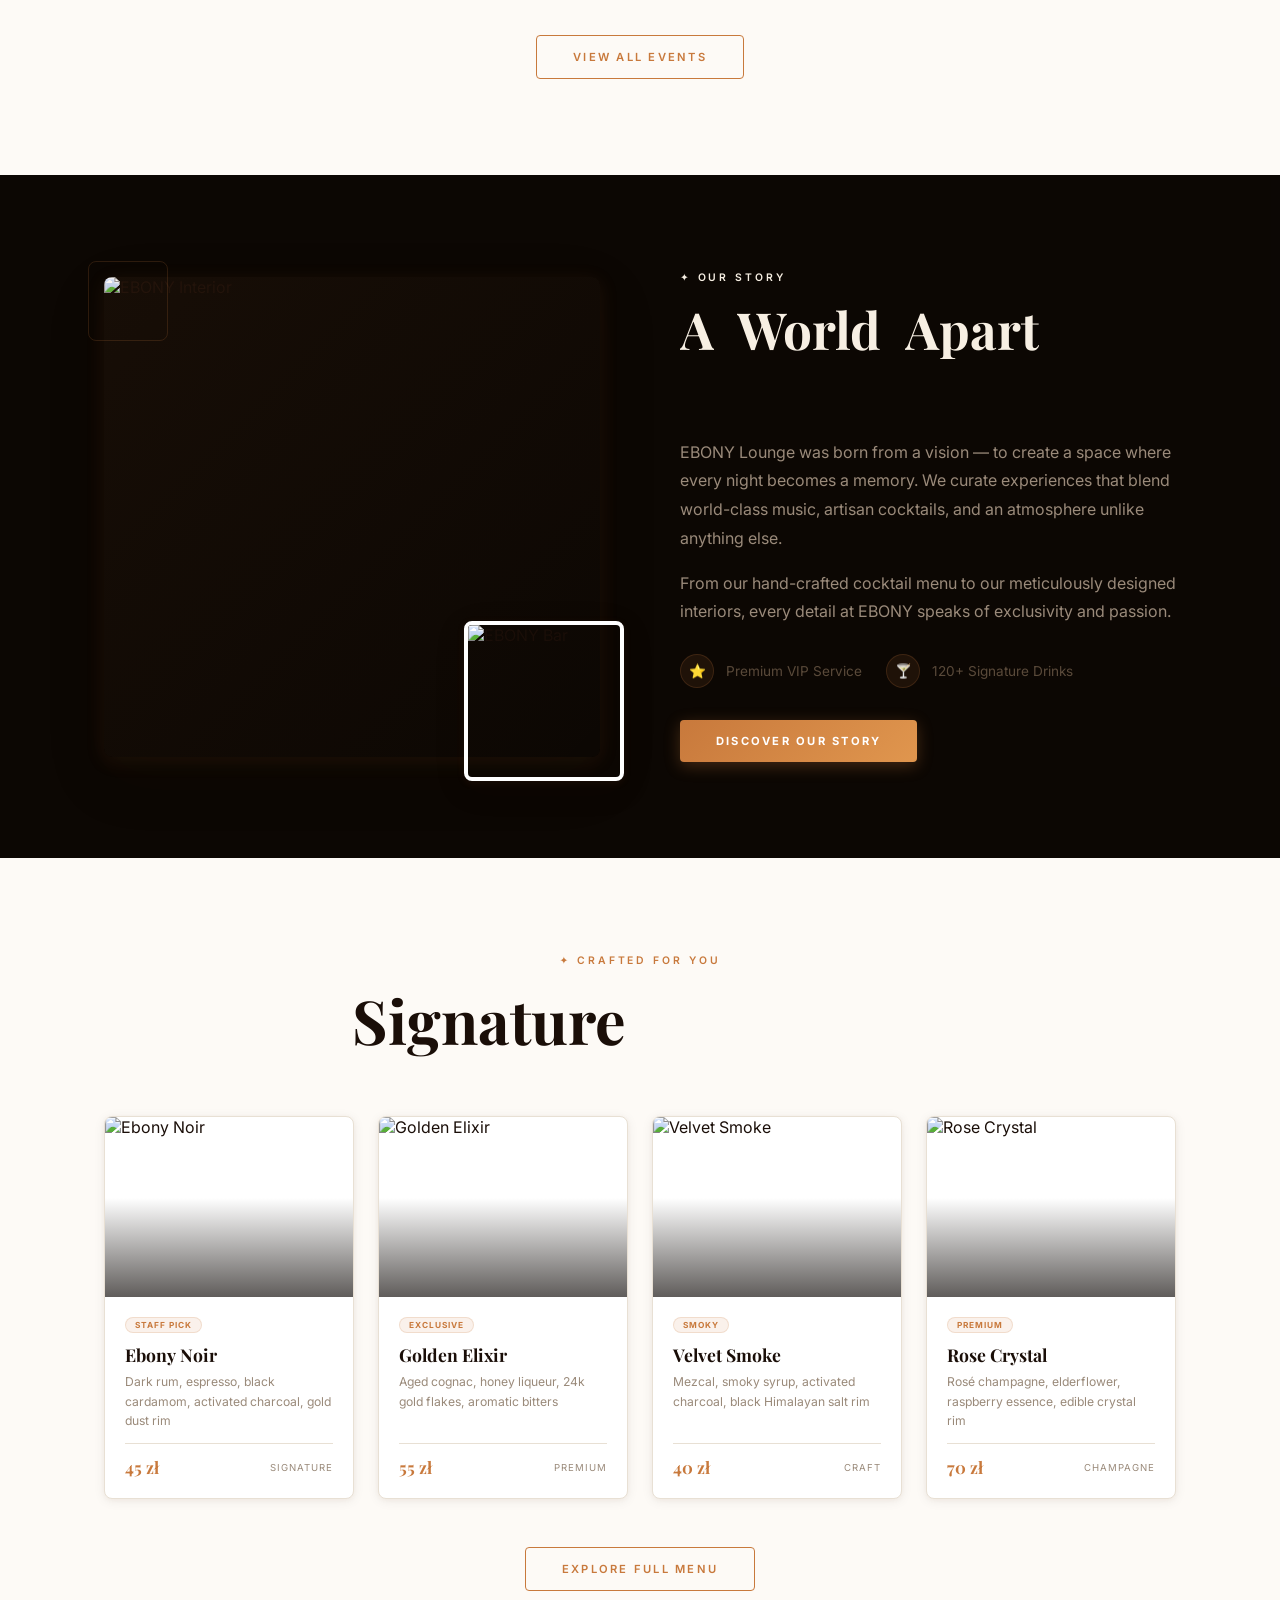
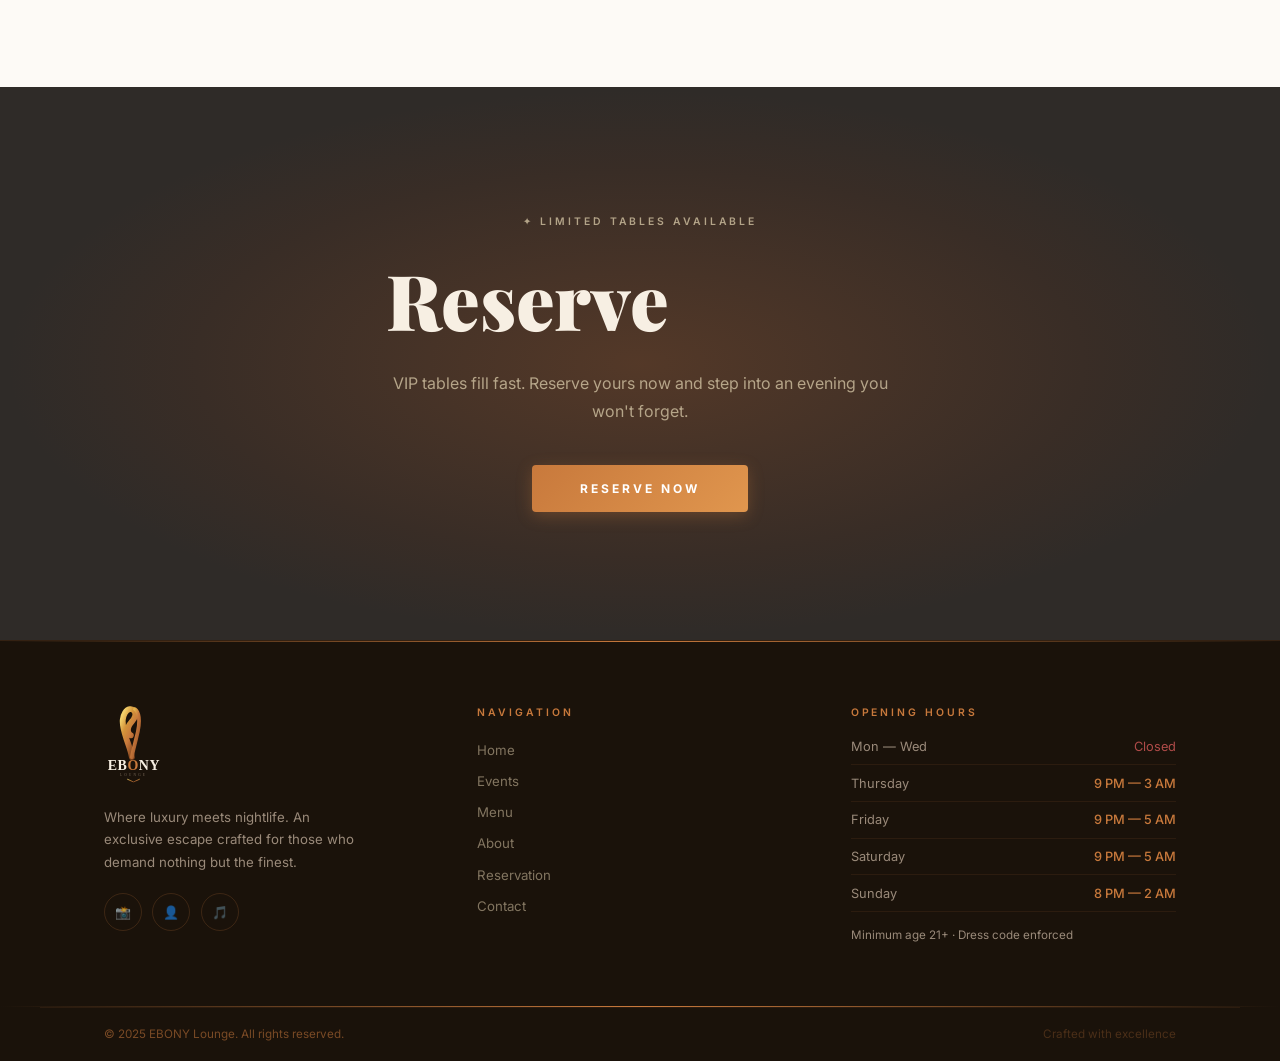
==== commit 55e07926: "Multiple homepage and about page cleanups - index.html: CTA heading changed from 'Secure Your Night " ====
--- a/index.html
+++ b/index.html
@@ -280,7 +280,7 @@
   <div class="cta-content reveal">
     <p class="section-label" style="margin-bottom:1.25rem;">✦ Limited Tables Available</p>
     <h2 style="font-family:'Playfair Display',serif;font-size:clamp(2.5rem,6vw,5rem);font-weight:900;color:var(--text);margin-bottom:1.25rem;">
-      Secure Your<br><span class="shimmer">Night at EBONY</span>
+      Reserve <span class="shimmer">Here</span>
     </h2>
     <p style="color:var(--text-soft);max-width:500px;margin:0 auto 2.5rem;line-height:1.7;">
       VIP tables fill fast. Reserve yours now and step into an evening you won't forget.
